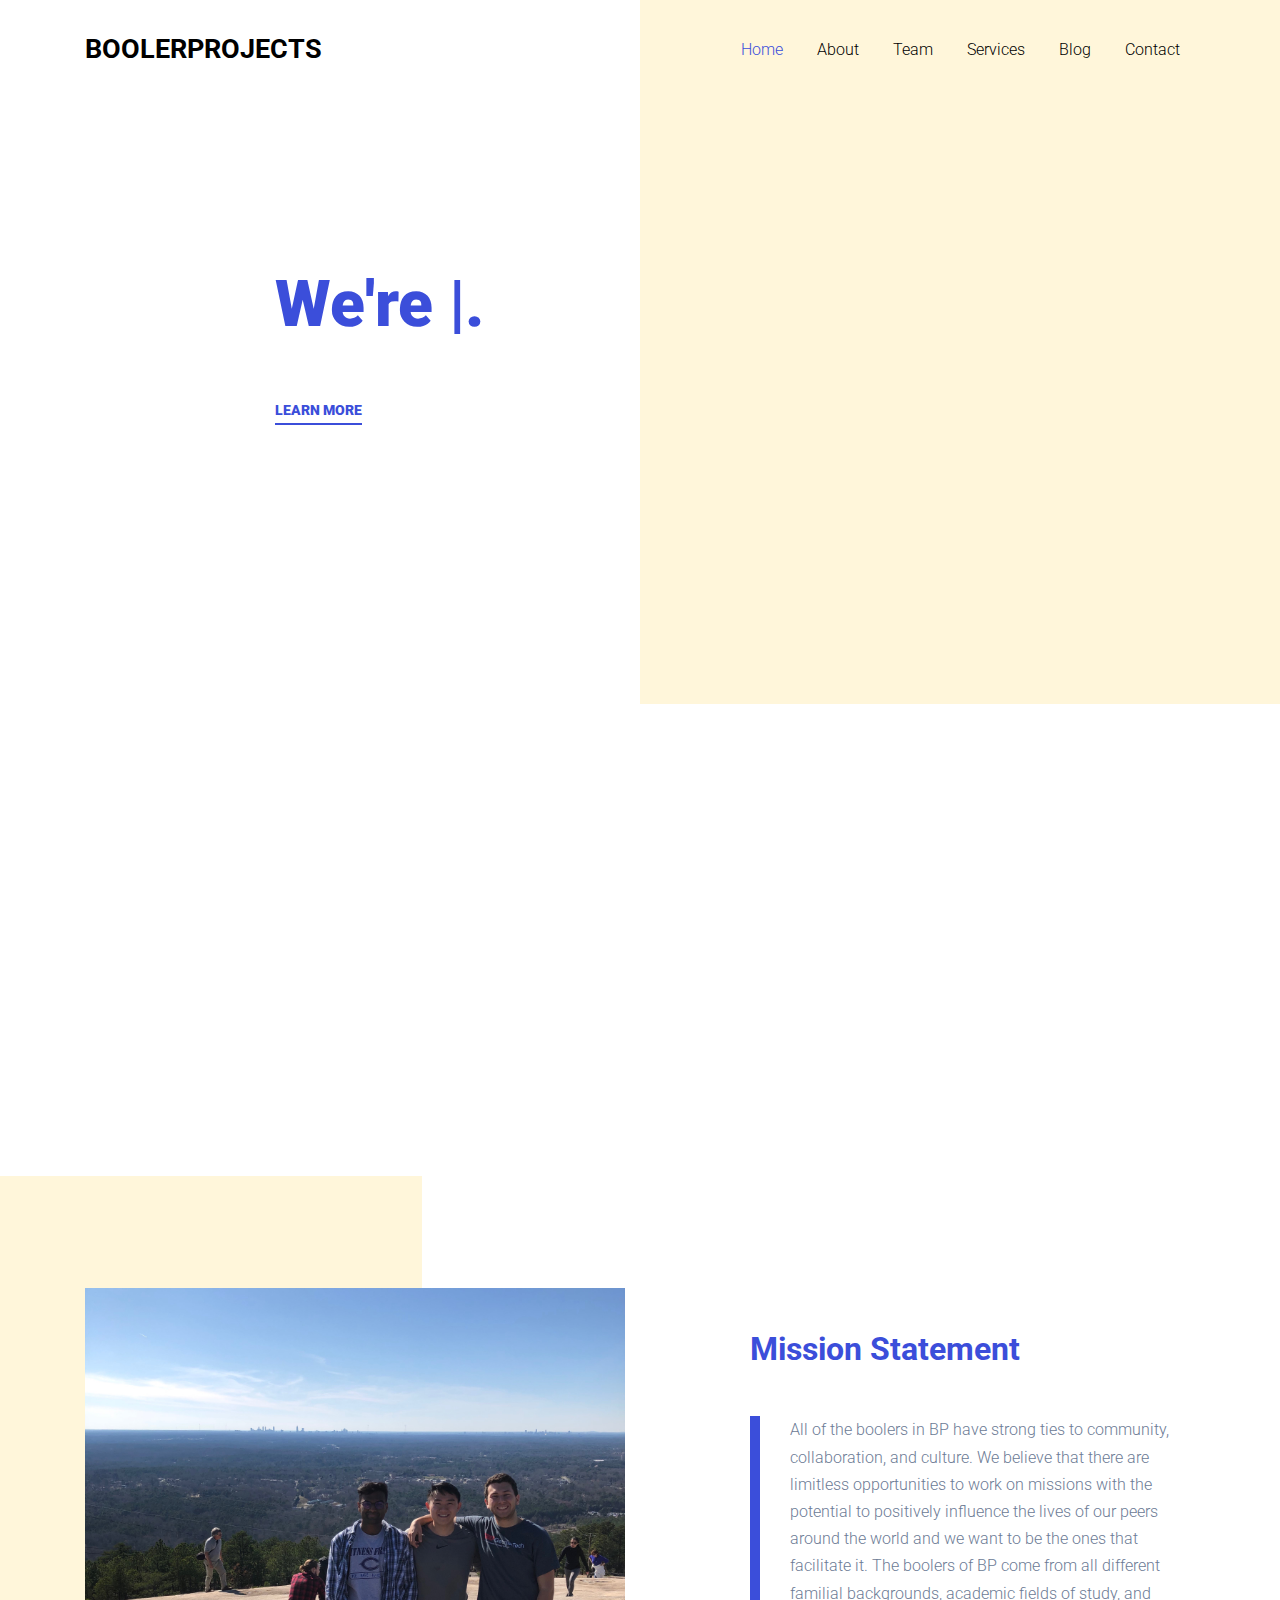
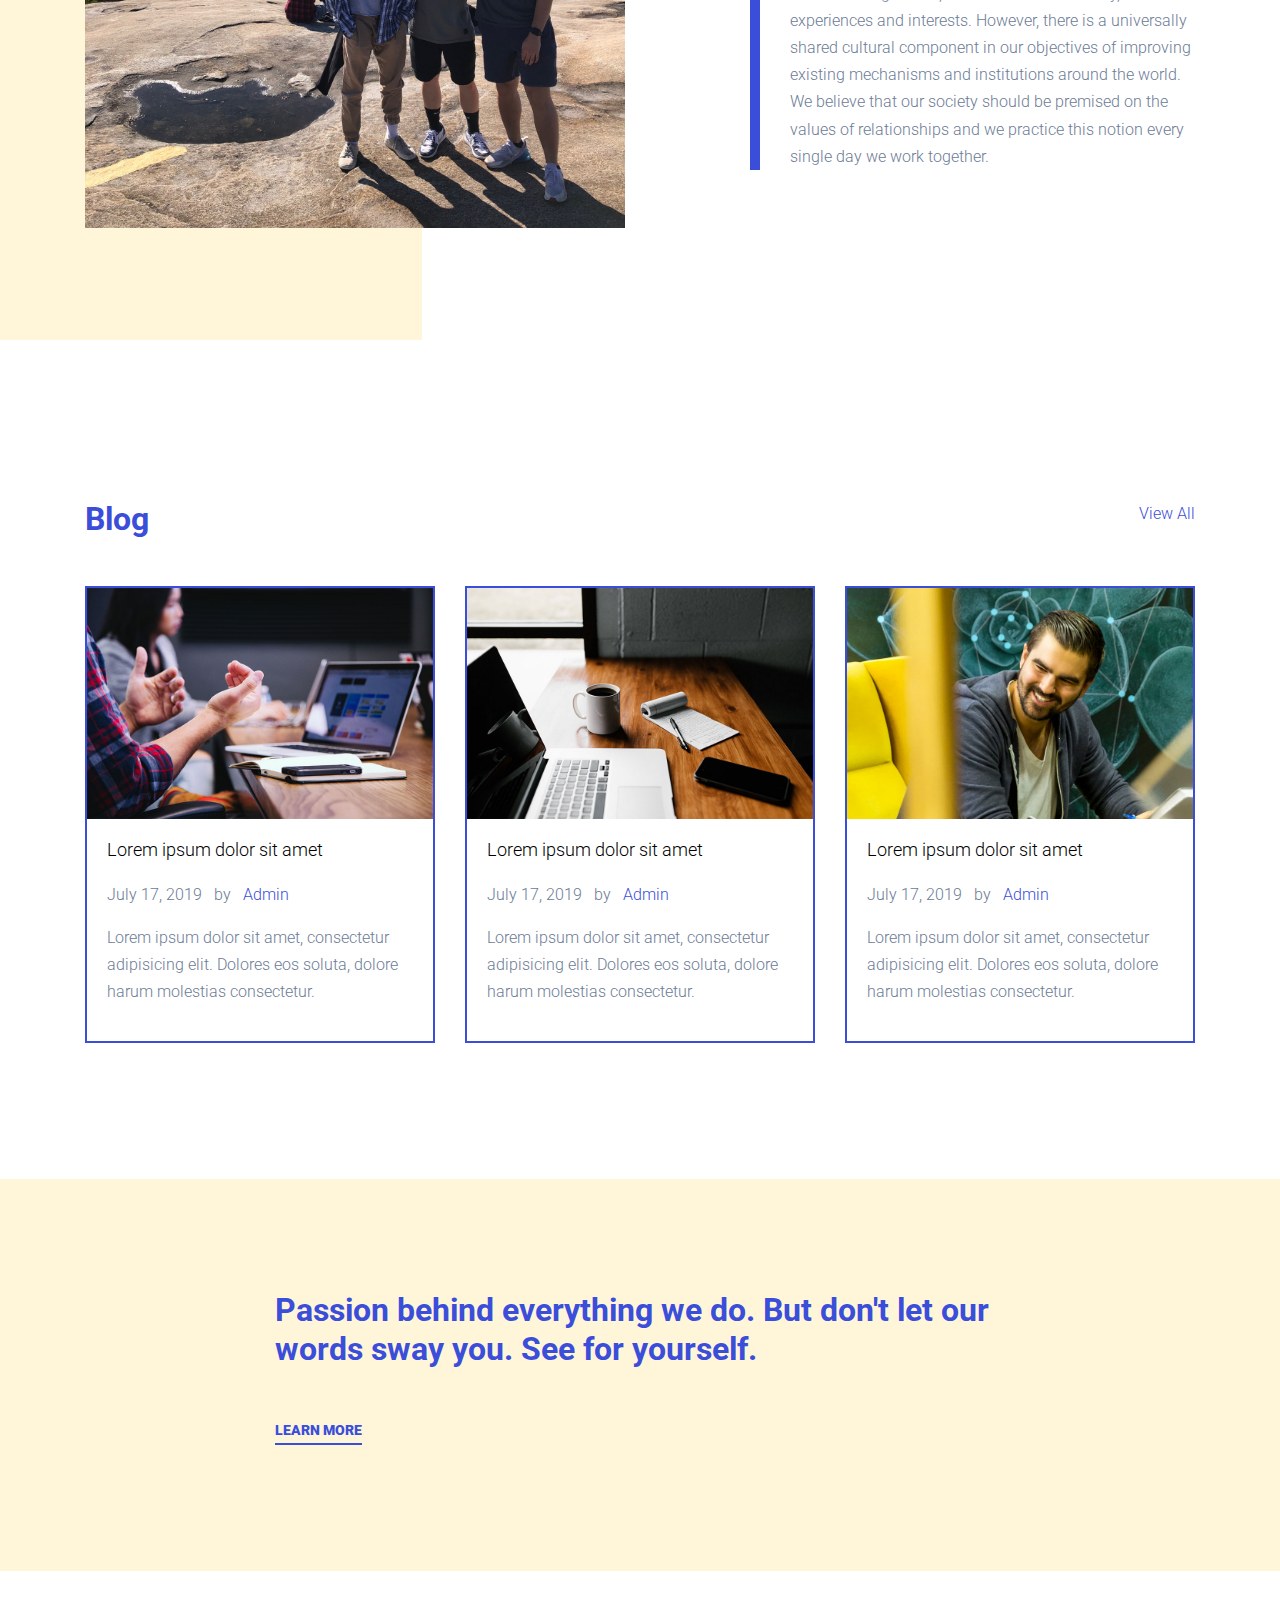
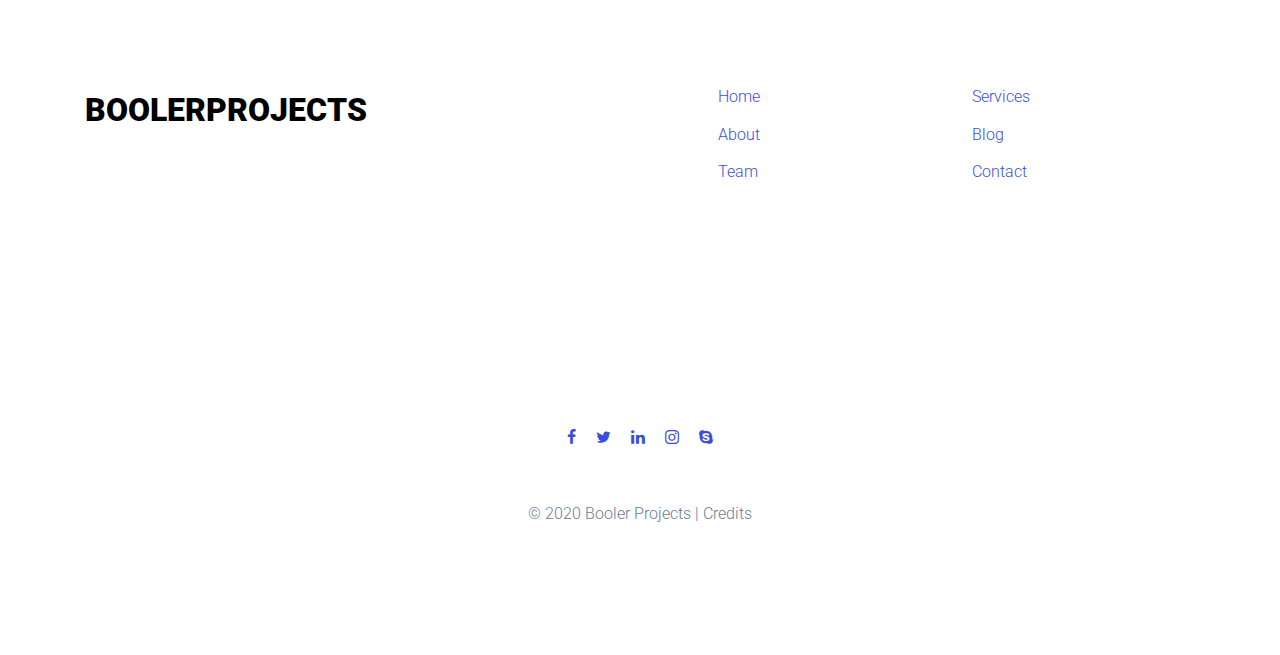
==== index.html @ cd0b7e55 "home page edits" ====
<!doctype html>
<html lang="en">

  <head>
    <title>Booler Projects</title>
    <meta charset="utf-8">
    <meta name="viewport" content="width=device-width, initial-scale=1, shrink-to-fit=no">

    <link href="https://fonts.googleapis.com/css?family=Roboto:300,400,700,900" rel="stylesheet">

    <link rel="stylesheet" href="fonts/icomoon/style.css">

    <link rel="stylesheet" href="css/bootstrap.min.css">
    <link rel="stylesheet" href="css/bootstrap-datepicker.css">
    <link rel="stylesheet" href="css/jquery.fancybox.min.css">
    <link rel="stylesheet" href="css/owl.carousel.min.css">
    <link rel="stylesheet" href="css/owl.theme.default.min.css">
    <link rel="stylesheet" href="fonts/flaticon/font/flaticon.css">
    <link rel="stylesheet" href="css/aos.css">

    <!-- MAIN CSS -->
    <link rel="stylesheet" href="css/style.css">

  </head>

  <body data-spy="scroll" data-target=".site-navbar-target" data-offset="300">

    
    <div class="site-wrap" id="home-section">

      <div class="site-mobile-menu site-navbar-target">
        <div class="site-mobile-menu-header">
          <div class="site-mobile-menu-close mt-3">
            <span class="icon-close2 js-menu-toggle"></span>
          </div>
        </div>
        <div class="site-mobile-menu-body"></div>
      </div>



      <header class="site-navbar site-navbar-target" role="banner">

        <div class="container">
          <div class="row align-items-center position-relative">

            <div class="col-3 ">
              <div class="site-logo">
                <a href="index.html" class="font-weight-bold">BoolerProjects</a>
              </div>
            </div>

            <div class="col-9  text-right">
              

              <span class="d-inline-block d-lg-none"><a href="#" class="text-primary site-menu-toggle js-menu-toggle py-5"><span class="icon-menu h3 text-primary"></span></a></span>

              

              <nav class="site-navigation text-right ml-auto d-none d-lg-block" role="navigation">
                <ul class="site-menu main-menu js-clone-nav ml-auto ">
                  <li class="active"><a href="index.html" class="nav-link">Home</a></li>
                  <li><a href="about.html" class="nav-link">About</a></li>
                  <li><a href="team.html" class="nav-link">Team</a></li>
                  <li><a href="services.html" class="nav-link">Services</a></li>
                  <li><a href="blog.html" class="nav-link">Blog</a></li>
                  <li><a href="contact.html" class="nav-link">Contact</a></li>
                </ul>
              </nav>
            </div>

            
          </div>
        </div>

      </header>

    <div class="ftco-blocks-cover-1">
      <div class="site-section-cover half-bg">
        <div class="container">
          <div class="row align-items-center justify-content-center">
            <div class="col-lg-8">
              <h1 class="mb-5 text-primary font-weight-bold"  data-aos="fade-up">We're <span class="typed-words"></span>.</h1>
              <p data-aos="fade-up" data-aos-delay="100"><a href="about.html" class="more-29291">Learn More</a></p>
            </div>
          </div>
        </div>
      </div>
    </div>
    
    <div class="site-section">

      <div class="container">
        <div class="row">

          <div class="col-md-4" data-aos="fade-up" data-aos-delay="">
            <div class="feature-92912">
              <span class="wrap-icon flaticon-debt"></span> <!-- <img src="./images/netbook.svg" alt="Kiwi standing on oval"> -->
              <h2 class="heading">Usable Technology</h2>
              <p>Solving <i>real</i> problems, for <i>real</i> people.</p>

              <p><a href="#" class="more-92913">What We Do</a></p>
            </div>
          </div>

          <div class="col-md-4" data-aos="fade-up" data-aos-delay="100">
            <div class="feature-92912">
              <span class="wrap-icon flaticon-growth"></span>
              <h2 class="heading">Go-To-Market Strategy</h2>
              <p>Delivering our projects into the hands of <i>real</i> customers.</p>
              <p><a href="#" class="more-92913">How We Get There</a></p>
            </div>
          </div>

          <div class="col-md-4" data-aos="fade-up" data-aos-delay="200">
            <div class="feature-92912">
              <span class="wrap-icon flaticon-business-plan"></span>
              <h2 class="heading">Community Engagement</h2>
              <p>Empowering small businesses through our projects.</p>
              <p><a href="#missionstatement" class="more-92913">Our Vision</a></p>
            </div>
          </div>

        </div>
      </div>

    </div>

    <div class="site-section bg-left-third mb-5" id="missionstatement">
      <!-- <div class="container block-13">
        
        <h2 class="text-primary mb-5 font-weight-bold">Our Solutions</h2>
        

        <div class="owl-carousel nonloop-block-13">
          <div class="media-29101">
            <a href="#"><img src="images/img_1.jpg" alt="Image" class="img-fluid"></a>
            <h3><a href="#">Consectetur Adipisicing Elit</a></h3>
          </div>
          <div class="media-29101">
            <a href="#"><img src="images/img_2.jpg" alt="Image" class="img-fluid"></a>
            <h3><a href="#">Beatae Doloribu</a></h3>
          </div>
          <div class="media-29101">
            <a href="#"><img src="images/img_3.jpg" alt="Image" class="img-fluid"></a>
            <h3><a href="#">Accusantium Eius Soluta</a></h3>
          </div>
          <div class="media-29101">
            <a href="#"><img src="images/img_1.jpg" alt="Image" class="img-fluid"></a>
            <h3><a href="#">Consectetur Adipisicing Elit</a></h3>
          </div>
          <div class="media-29101">
            <a href="#"><img src="images/img_2.jpg" alt="Image" class="img-fluid"></a>
            <h3><a href="#">Beatae Doloribu</a></h3>
          </div>
          <div class="media-29101">
            <a href="#"><img src="images/img_3.jpg" alt="Image" class="img-fluid"></a>
            <h3><a href="#">Accusantium Eius Soluta</a></h3>
          </div>
        </div>

      </div> -->
      <div class="container">
        <div class="row align-items-center">
 
          <div class="col-md-6 mb-5 mb-md-0">
            <img src="images/grouppicture.jpg" alt="Image" class="img-fluid">
          </div>
          
          <div class="col-md-5 ml-auto">
            <h2 class="text-primary mb-5 font-weight-bold">Mission Statement</h2>
            <blockquote class="quote-29281">
              All of the boolers in BP have strong ties to community, collaboration, and culture. We believe that there are limitless opportunities to work on missions with the potential to positively influence the lives of our peers around the world and we want to be the ones that facilitate it. The boolers of BP come from all different familial backgrounds, academic fields of study, and experiences and interests. However, there is a universally shared cultural component in our objectives of improving existing mechanisms and institutions around the world. We believe that our society should be premised on the values of relationships and we practice this notion every single day we work together.
            </blockquote>
          </div>
          
        </div>
      </div>

    </div>

    <!-- <div class="site-section">
      <div class="container">

        <div class="row justify-content-center">
          <div class="col-md-8">
            
            <h2 class="text-primary mb-5 font-weight-bold">Testimonial</h2>

            <div class="owl-carousel slide-one-item">

              <div class="d-md-flex testimony-29101 align-items-stretch">
                <div class="image" style="background-image: url('images/testimony_person_1.jpg');"></div>
                <div class="text">
                  <blockquote>
                    <p>&ldquo;Lorem ipsum dolor sit amet, consectetur adipisicing elit. Temporibus, at! Atque totam obcaecati veniam eius vero, similique quibusdam! Sunt sequi, nemo. Quam consequuntur ipsum suscipit repellat molestiae laboriosam, incidunt!&rdquo;</p>

                    <div class="author">&mdash; Craig Stephen</div>
                  </blockquote>
                </div>
              </div>  

              <div class="d-md-flex testimony-29101 align-items-stretch">
                <div class="image" style="background-image: url('images/testimony_person_1.jpg');"></div>
                <div class="text">
                  <blockquote>
                    <p>&ldquo;Lorem ipsum dolor sit amet, consectetur adipisicing elit. Temporibus, at! Atque totam obcaecati veniam eius vero, similique quibusdam! Sunt sequi, nemo. Quam consequuntur ipsum suscipit repellat molestiae laboriosam, incidunt!&rdquo;</p>

                    <div class="author">&mdash; Craig Stephen</div>
                  </blockquote>
                </div>
              </div>  

            </div>

            
          </div>
        </div>
  
        
      </div>
    </div> -->


    <div class="site-section">
      <div class="container">
        <div class="row">
          <div class="col">
            <h2 class="text-primary mb-5 font-weight-bold float-left">Blog</h2>
            <div class="float-right"><a href="#">View All</a></div>
          </div>
        </div>
        <div class="row">
          <div class="col-lg-4 col-md-6 mb-4">
            <div class="post-entry-1 h-100">
              <a href="single.html">
                <img src="images/img_1.jpg" alt="Image"
                 class="img-fluid">
              </a>
              <div class="post-entry-1-contents">
                
                <h2><a href="single.html">Lorem ipsum dolor sit amet</a></h2>
                <span class="meta d-inline-block mb-3">July 17, 2019 <span class="mx-2">by</span> <a href="#">Admin</a></span>
                <p>Lorem ipsum dolor sit amet, consectetur adipisicing elit. Dolores eos soluta, dolore harum molestias consectetur.</p>
              </div>
            </div>
          </div>
          <div class="col-lg-4 col-md-6 mb-4">
            <div class="post-entry-1 h-100">
              <a href="single.html">
                <img src="images/img_2.jpg" alt="Image"
                 class="img-fluid">
              </a>
              <div class="post-entry-1-contents">
                
                <h2><a href="single.html">Lorem ipsum dolor sit amet</a></h2>
                <span class="meta d-inline-block mb-3">July 17, 2019 <span class="mx-2">by</span> <a href="#">Admin</a></span>
                <p>Lorem ipsum dolor sit amet, consectetur adipisicing elit. Dolores eos soluta, dolore harum molestias consectetur.</p>
              </div>
            </div>
          </div>

          <div class="col-lg-4 col-md-6 mb-4">
            <div class="post-entry-1 h-100">
              <a href="single.html">
                <img src="images/img_3.jpg" alt="Image"
                 class="img-fluid">
              </a>
              <div class="post-entry-1-contents">
                
                <h2><a href="single.html">Lorem ipsum dolor sit amet</a></h2>
                <span class="meta d-inline-block mb-3">July 17, 2019 <span class="mx-2">by</span> <a href="#">Admin</a></span>
                <p>Lorem ipsum dolor sit amet, consectetur adipisicing elit. Dolores eos soluta, dolore harum molestias consectetur.</p>
              </div>
            </div>
          </div>
        </div>
      </div>
    </div>

    <div class="site-section bg-tertiary">
      <div class="container">
        <div class="row justify-content-center">
          <div class="col-md-8">
            <h2 class="text-primary mb-5 font-weight-bold">Passion behind everything we do. But don't let our words sway you. See for yourself.</h2>
            <p><a href="#" class="more-29291">Learn More</a></p>    
          </div>
        </div>
      </div>
    </div>

    <div class="footer site-section">
      <div class="container">
        <div class="row">
          <div class="col-md-3">
            <div class="site-logo-footer">
              <a href="index.html">BoolerProjects</a>
            </div> 
          </div>
          <div class="col-md-8 ml-auto">
            <div class="row">
              <div class="col-md-4 ml-auto">
                <ul class="list-unstyled links">
                  <li><a href="#"></a></li>
                  <li><a href="#"></a></li>
                  <li><a href="#"></a></li>
                </ul>
              </div>
              <div class="col-md-4">
                <ul class="list-unstyled links">
                  <li><a href="#">Home</a></li>
                  <li><a href="#">About</a></li>
                  <li><a href="#">Team</a></li>
                </ul>
              </div>
              <div class="col-md-4">
                <ul class="list-unstyled links">
                  <li><a href="#">Services</a></li>
                  <li><a href="#">Blog</a></li>
                  <li><a href="#">Contact</a></li>
                </ul>
              </div>
            </div>
          </div>
        </div>
      </div>
    </div>

    <div class="site-section">
      <div class="container">
        <div class="row mb-4 text-center">
          <div class="col">
            <a href="#"><span class="m-2 icon-facebook"></span></a>
            <a href="#"><span class="m-2 icon-twitter"></span></a>
            <a href="https://www.linkedin.com/company/booler-projects/"><span class="m-2 icon-linkedin"></span></a>
            <a href="#"><span class="m-2 icon-instagram"></span></a>
            <a href="#"><span class="m-2 icon-skype"></span></a>
          </div>
        </div>
        <div class="row mt-5 justify-content-center">
          <div class="col-md-7 text-center">
            <p>
            &copy; 2020 Booler Projects  |  Credits
            </p>
          </div>
        </div>
      </div>
    </div>

    

    </div>

    <script src="js/jquery-3.3.1.min.js"></script>
    <script src="js/jquery-migrate-3.0.0.js"></script>
    <script src="js/popper.min.js"></script>
    <script src="js/bootstrap.min.js"></script>
    <script src="js/owl.carousel.min.js"></script>
    <script src="js/jquery.sticky.js"></script>
    <script src="js/jquery.waypoints.min.js"></script>
    <script src="js/jquery.animateNumber.min.js"></script>
    <script src="js/jquery.fancybox.min.js"></script>
    <script src="js/jquery.stellar.min.js"></script>
    <script src="js/jquery.easing.1.3.js"></script>
    <script src="js/bootstrap-datepicker.min.js"></script>
    <script src="js/isotope.pkgd.min.js"></script>
    <script src="js/aos.js"></script>
  

    <script src="js/typed.js"></script>
            <script>
            var typed = new Typed('.typed-words', {
            strings: [" Workin'"," Chillin'"," Boolin'"],
            typeSpeed: 80,
            backSpeed: 80,
            backDelay: 4000,
            startDelay: 1000,
            loop: true,
            showCursor: true
            });
            </script>


    <script src="js/main.js"></script>

  </body>

</html>
---- fonts/icomoon/style.css ----
@font-face {
  font-family: 'icomoon';
  src:  url('fonts/icomoon.eot?10si43');
  src:  url('fonts/icomoon.eot?10si43#iefix') format('embedded-opentype'),
    url('fonts/icomoon.ttf?10si43') format('truetype'),
    url('fonts/icomoon.woff?10si43') format('woff'),
    url('fonts/icomoon.svg?10si43#icomoon') format('svg');
  font-weight: normal;
  font-style: normal;
}

[class^="icon-"], [class*=" icon-"] {
  /* use !important to prevent issues with browser extensions that change fonts */
  font-family: 'icomoon' !important;
  speak: none;
  font-style: normal;
  font-weight: normal;
  font-variant: normal;
  text-transform: none;
  line-height: 1;

  /* Better Font Rendering =========== */
  -webkit-font-smoothing: antialiased;
  -moz-osx-font-smoothing: grayscale;
}

.icon-asterisk:before {
  content: "\f069";
}
.icon-plus:before {
  content: "\f067";
}
.icon-question:before {
  content: "\f128";
}
.icon-minus:before {
  content: "\f068";
}
.icon-glass:before {
  content: "\f000";
}
.icon-music:before {
  content: "\f001";
}
.icon-search:before {
  content: "\f002";
}
.icon-envelope-o:before {
  content: "\f003";
}
.icon-heart:before {
  content: "\f004";
}
.icon-star:before {
  content: "\f005";
}
.icon-star-o:before {
  content: "\f006";
}
.icon-user:before {
  content: "\f007";
}
.icon-film:before {
  content: "\f008";
}
.icon-th-large:before {
  content: "\f009";
}
.icon-th:before {
  content: "\f00a";
}
.icon-th-list:before {
  content: "\f00b";
}
.icon-check:before {
  content: "\f00c";
}
.icon-close:before {
  content: "\f00d";
}
.icon-remove:before {
  content: "\f00d";
}
.icon-times:before {
  content: "\f00d";
}
.icon-search-plus:before {
  content: "\f00e";
}
.icon-search-minus:before {
  content: "\f010";
}
.icon-power-off:before {
  content: "\f011";
}
.icon-signal:before {
  content: "\f012";
}
.icon-cog:before {
  content: "\f013";
}
.icon-gear:before {
  content: "\f013";
}
.icon-trash-o:before {
  content: "\f014";
}
.icon-home:before {
  content: "\f015";
}
.icon-file-o:before {
  content: "\f016";
}
.icon-clock-o:before {
  content: "\f017";
}
.icon-road:before {
  content: "\f018";
}
.icon-download:before {
  content: "\f019";
}
.icon-arrow-circle-o-down:before {
  content: "\f01a";
}
.icon-arrow-circle-o-up:before {
  content: "\f01b";
}
.icon-inbox:before {
  content: "\f01c";
}
.icon-play-circle-o:before {
  content: "\f01d";
}
.icon-repeat:before {
  content: "\f01e";
}
.icon-rotate-right:before {
  content: "\f01e";
}
.icon-refresh:before {
  content: "\f021";
}
.icon-list-alt:before {
  content: "\f022";
}
.icon-lock:before {
  content: "\f023";
}
.icon-flag:before {
  content: "\f024";
}
.icon-headphones:before {
  content: "\f025";
}
.icon-volume-off:before {
  content: "\f026";
}
.icon-volume-down:before {
  content: "\f027";
}
.icon-volume-up:before {
  content: "\f028";
}
.icon-qrcode:before {
  content: "\f029";
}
.icon-barcode:before {
  content: "\f02a";
}
.icon-tag:before {
  content: "\f02b";
}
.icon-tags:before {
  content: "\f02c";
}
.icon-book:before {
  content: "\f02d";
}
.icon-bookmark:before {
  content: "\f02e";
}
.icon-print:before {
  content: "\f02f";
}
.icon-camera:before {
  content: "\f030";
}
.icon-font:before {
  content: "\f031";
}
.icon-bold:before {
  content: "\f032";
}
.icon-italic:before {
  content: "\f033";
}
.icon-text-height:before {
  content: "\f034";
}
.icon-text-width:before {
  content: "\f035";
}
.icon-align-left:before {
  content: "\f036";
}
.icon-align-center:before {
  content: "\f037";
}
.icon-align-right:before {
  content: "\f038";
}
.icon-align-justify:before {
  content: "\f039";
}
.icon-list:before {
  content: "\f03a";
}
.icon-dedent:before {
  content: "\f03b";
}
.icon-outdent:before {
  content: "\f03b";
}
.icon-indent:before {
  content: "\f03c";
}
.icon-video-camera:before {
  content: "\f03d";
}
.icon-image:before {
  content: "\f03e";
}
.icon-photo:before {
  content: "\f03e";
}
.icon-picture-o:before {
  content: "\f03e";
}
.icon-pencil:before {
  content: "\f040";
}
.icon-map-marker:before {
  content: "\f041";
}
.icon-adjust:before {
  content: "\f042";
}
.icon-tint:before {
  content: "\f043";
}
.icon-edit:before {
  content: "\f044";
}
.icon-pencil-square-o:before {
  content: "\f044";
}
.icon-share-square-o:before {
  content: "\f045";
}
.icon-check-square-o:before {
  content: "\f046";
}
.icon-arrows:before {
  content: "\f047";
}
.icon-step-backward:before {
  content: "\f048";
}
.icon-fast-backward:before {
  content: "\f049";
}
.icon-backward:before {
  content: "\f04a";
}
.icon-play:before {
  content: "\f04b";
}
.icon-pause:before {
  content: "\f04c";
}
.icon-stop:before {
  content: "\f04d";
}
.icon-forward:before {
  content: "\f04e";
}
.icon-fast-forward:before {
  content: "\f050";
}
.icon-step-forward:before {
  content: "\f051";
}
.icon-eject:before {
  content: "\f052";
}
.icon-chevron-left:before {
  content: "\f053";
}
.icon-chevron-right:before {
  content: "\f054";
}
.icon-plus-circle:before {
  content: "\f055";
}
.icon-minus-circle:before {
  content: "\f056";
}
.icon-times-circle:before {
  content: "\f057";
}
.icon-check-circle:before {
  content: "\f058";
}
.icon-question-circle:before {
  content: "\f059";
}
.icon-info-circle:before {
  content: "\f05a";
}
.icon-crosshairs:before {
  content: "\f05b";
}
.icon-times-circle-o:before {
  content: "\f05c";
}
.icon-check-circle-o:before {
  content: "\f05d";
}
.icon-ban:before {
  content: "\f05e";
}
.icon-arrow-left:before {
  content: "\f060";
}
.icon-arrow-right:before {
  content: "\f061";
}
.icon-arrow-up:before {
  content: "\f062";
}
.icon-arrow-down:before {
  content: "\f063";
}
.icon-mail-forward:before {
  content: "\f064";
}
.icon-share:before {
  content: "\f064";
}
.icon-expand:before {
  content: "\f065";
}
.icon-compress:before {
  content: "\f066";
}
.icon-exclamation-circle:before {
  content: "\f06a";
}
.icon-gift:before {
  content: "\f06b";
}
.icon-leaf:before {
  content: "\f06c";
}
.icon-fire:before {
  content: "\f06d";
}
.icon-eye:before {
  content: "\f06e";
}
.icon-eye-slash:before {
  content: "\f070";
}
.icon-exclamation-triangle:before {
  content: "\f071";
}
.icon-warning:before {
  content: "\f071";
}
.icon-plane:before {
  content: "\f072";
}
.icon-calendar:before {
  content: "\f073";
}
.icon-random:before {
  content: "\f074";
}
.icon-comment:before {
  content: "\f075";
}
.icon-magnet:before {
  content: "\f076";
}
.icon-chevron-up:before {
  content: "\f077";
}
.icon-chevron-down:before {
  content: "\f078";
}
.icon-retweet:before {
  content: "\f079";
}
.icon-shopping-cart:before {
  content: "\f07a";
}
.icon-folder:before {
  content: "\f07b";
}
.icon-folder-open:before {
  content: "\f07c";
}
.icon-arrows-v:before {
  content: "\f07d";
}
.icon-arrows-h:before {
  content: "\f07e";
}
.icon-bar-chart:before {
  content: "\f080";
}
.icon-bar-chart-o:before {
  content: "\f080";
}
.icon-twitter-square:before {
  content: "\f081";
}
.icon-facebook-square:before {
  content: "\f082";
}
.icon-camera-retro:before {
  content: "\f083";
}
.icon-key:before {
  content: "\f084";
}
.icon-cogs:before {
  content: "\f085";
}
.icon-gears:before {
  content: "\f085";
}
.icon-comments:before {
  content: "\f086";
}
.icon-thumbs-o-up:before {
  content: "\f087";
}
.icon-thumbs-o-down:before {
  content: "\f088";
}
.icon-star-half:before {
  content: "\f089";
}
.icon-heart-o:before {
  content: "\f08a";
}
.icon-sign-out:before {
  content: "\f08b";
}
.icon-linkedin-square:before {
  content: "\f08c";
}
.icon-thumb-tack:before {
  content: "\f08d";
}
.icon-external-link:before {
  content: "\f08e";
}
.icon-sign-in:before {
  content: "\f090";
}
.icon-trophy:before {
  content: "\f091";
}
.icon-github-square:before {
  content: "\f092";
}
.icon-upload:before {
  content: "\f093";
}
.icon-lemon-o:before {
  content: "\f094";
}
.icon-phone:before {
  content: "\f095";
}
.icon-square-o:before {
  content: "\f096";
}
.icon-bookmark-o:before {
  content: "\f097";
}
.icon-phone-square:before {
  content: "\f098";
}
.icon-twitter:before {
  content: "\f099";
}
.icon-facebook:before {
  content: "\f09a";
}
.icon-facebook-f:before {
  content: "\f09a";
}
.icon-github:before {
  content: "\f09b";
}
.icon-unlock:before {
  content: "\f09c";
}
.icon-credit-card:before {
  content: "\f09d";
}
.icon-feed:before {
  content: "\f09e";
}
.icon-rss:before {
  content: "\f09e";
}
.icon-hdd-o:before {
  content: "\f0a0";
}
.icon-bullhorn:before {
  content: "\f0a1";
}
.icon-bell-o:before {
  content: "\f0a2";
}
.icon-certificate:before {
  content: "\f0a3";
}
.icon-hand-o-right:before {
  content: "\f0a4";
}
.icon-hand-o-left:before {
  content: "\f0a5";
}
.icon-hand-o-up:before {
  content: "\f0a6";
}
.icon-hand-o-down:before {
  content: "\f0a7";
}
.icon-arrow-circle-left:before {
  content: "\f0a8";
}
.icon-arrow-circle-right:before {
  content: "\f0a9";
}
.icon-arrow-circle-up:before {
  content: "\f0aa";
}
.icon-arrow-circle-down:before {
  content: "\f0ab";
}
.icon-globe:before {
  content: "\f0ac";
}
.icon-wrench:before {
  content: "\f0ad";
}
.icon-tasks:before {
  content: "\f0ae";
}
.icon-filter:before {
  content: "\f0b0";
}
.icon-briefcase:before {
  content: "\f0b1";
}
.icon-arrows-alt:before {
  content: "\f0b2";
}
.icon-group:before {
  content: "\f0c0";
}
.icon-users:before {
  content: "\f0c0";
}
.icon-chain:before {
  content: "\f0c1";
}
.icon-link:before {
  content: "\f0c1";
}
.icon-cloud:before {
  content: "\f0c2";
}
.icon-flask:before {
  content: "\f0c3";
}
.icon-cut:before {
  content: "\f0c4";
}
.icon-scissors:before {
  content: "\f0c4";
}
.icon-copy:before {
  content: "\f0c5";
}
.icon-files-o:before {
  content: "\f0c5";
}
.icon-paperclip:before {
  content: "\f0c6";
}
.icon-floppy-o:before {
  content: "\f0c7";
}
.icon-save:before {
  content: "\f0c7";
}
.icon-square:before {
  content: "\f0c8";
}
.icon-bars:before {
  content: "\f0c9";
}
.icon-navicon:before {
  content: "\f0c9";
}
.icon-reorder:before {
  content: "\f0c9";
}
.icon-list-ul:before {
  content: "\f0ca";
}
.icon-list-ol:before {
  content: "\f0cb";
}
.icon-strikethrough:before {
  content: "\f0cc";
}
.icon-underline:before {
  content: "\f0cd";
}
.icon-table:before {
  content: "\f0ce";
}
.icon-magic:before {
  content: "\f0d0";
}
.icon-truck:before {
  content: "\f0d1";
}
.icon-pinterest:before {
  content: "\f0d2";
}
.icon-pinterest-square:before {
  content: "\f0d3";
}
.icon-google-plus-square:before {
  content: "\f0d4";
}
.icon-google-plus:before {
  content: "\f0d5";
}
.icon-money:before {
  content: "\f0d6";
}
.icon-caret-down:before {
  content: "\f0d7";
}
.icon-caret-up:before {
  content: "\f0d8";
}
.icon-caret-left:before {
  content: "\f0d9";
}
.icon-caret-right:before {
  content: "\f0da";
}
.icon-columns:before {
  content: "\f0db";
}
.icon-sort:before {
  content: "\f0dc";
}
.icon-unsorted:before {
  content: "\f0dc";
}
.icon-sort-desc:before {
  content: "\f0dd";
}
.icon-sort-down:before {
  content: "\f0dd";
}
.icon-sort-asc:before {
  content: "\f0de";
}
.icon-sort-up:before {
  content: "\f0de";
}
.icon-envelope:before {
  content: "\f0e0";
}
.icon-linkedin:before {
  content: "\f0e1";
}
.icon-rotate-left:before {
  content: "\f0e2";
}
.icon-undo:before {
  content: "\f0e2";
}
.icon-gavel:before {
  content: "\f0e3";
}
.icon-legal:before {
  content: "\f0e3";
}
.icon-dashboard:before {
  content: "\f0e4";
}
.icon-tachometer:before {
  content: "\f0e4";
}
.icon-comment-o:before {
  content: "\f0e5";
}
.icon-comments-o:before {
  content: "\f0e6";
}
.icon-bolt:before {
  content: "\f0e7";
}
.icon-flash:before {
  content: "\f0e7";
}
.icon-sitemap:before {
  content: "\f0e8";
}
.icon-umbrella:before {
  content: "\f0e9";
}
.icon-clipboard:before {
  content: "\f0ea";
}
.icon-paste:before {
  content: "\f0ea";
}
.icon-lightbulb-o:before {
  content: "\f0eb";
}
.icon-exchange:before {
  content: "\f0ec";
}
.icon-cloud-download:before {
  content: "\f0ed";
}
.icon-cloud-upload:before {
  content: "\f0ee";
}
.icon-user-md:before {
  content: "\f0f0";
}
.icon-stethoscope:before {
  content: "\f0f1";
}
.icon-suitcase:before {
  content: "\f0f2";
}
.icon-bell:before {
  content: "\f0f3";
}
.icon-coffee:before {
  content: "\f0f4";
}
.icon-cutlery:before {
  content: "\f0f5";
}
.icon-file-text-o:before {
  content: "\f0f6";
}
.icon-building-o:before {
  content: "\f0f7";
}
.icon-hospital-o:before {
  content: "\f0f8";
}
.icon-ambulance:before {
  content: "\f0f9";
}
.icon-medkit:before {
  content: "\f0fa";
}
.icon-fighter-jet:before {
  content: "\f0fb";
}
.icon-beer:before {
  content: "\f0fc";
}
.icon-h-square:before {
  content: "\f0fd";
}
.icon-plus-square:before {
  content: "\f0fe";
}
.icon-angle-double-left:before {
  content: "\f100";
}
.icon-angle-double-right:before {
  content: "\f101";
}
.icon-angle-double-up:before {
  content: "\f102";
}
.icon-angle-double-down:before {
  content: "\f103";
}
.icon-angle-left:before {
  content: "\f104";
}
.icon-angle-right:before {
  content: "\f105";
}
.icon-angle-up:before {
  content: "\f106";
}
.icon-angle-down:before {
  content: "\f107";
}
.icon-desktop:before {
  content: "\f108";
}
.icon-laptop:before {
  content: "\f109";
}
.icon-tablet:before {
  content: "\f10a";
}
.icon-mobile:before {
  content: "\f10b";
}
.icon-mobile-phone:before {
  content: "\f10b";
}
.icon-circle-o:before {
  content: "\f10c";
}
.icon-quote-left:before {
  content: "\f10d";
}
.icon-quote-right:before {
  content: "\f10e";
}
.icon-spinner:before {
  content: "\f110";
}
.icon-circle:before {
  content: "\f111";
}
.icon-mail-reply:before {
  content: "\f112";
}
.icon-reply:before {
  content: "\f112";
}
.icon-github-alt:before {
  content: "\f113";
}
.icon-folder-o:before {
  content: "\f114";
}
.icon-folder-open-o:before {
  content: "\f115";
}
.icon-smile-o:before {
  content: "\f118";
}
.icon-frown-o:before {
  content: "\f119";
}
.icon-meh-o:before {
  content: "\f11a";
}
.icon-gamepad:before {
  content: "\f11b";
}
.icon-keyboard-o:before {
  content: "\f11c";
}
.icon-flag-o:before {
  content: "\f11d";
}
.icon-flag-checkered:before {
  content: "\f11e";
}
.icon-terminal:before {
  content: "\f120";
}
.icon-code:before {
  content: "\f121";
}
.icon-mail-reply-all:before {
  content: "\f122";
}
.icon-reply-all:before {
  content: "\f122";
}
.icon-star-half-empty:before {
  content: "\f123";
}
.icon-star-half-full:before {
  content: "\f123";
}
.icon-star-half-o:before {
  content: "\f123";
}
.icon-location-arrow:before {
  content: "\f124";
}
.icon-crop:before {
  content: "\f125";
}
.icon-code-fork:before {
  content: "\f126";
}
.icon-chain-broken:before {
  content: "\f127";
}
.icon-unlink:before {
  content: "\f127";
}
.icon-info:before {
  content: "\f129";
}
.icon-exclamation:before {
  content: "\f12a";
}
.icon-superscript:before {
  content: "\f12b";
}
.icon-subscript:before {
  content: "\f12c";
}
.icon-eraser:before {
  content: "\f12d";
}
.icon-puzzle-piece:before {
  content: "\f12e";
}
.icon-microphone:before {
  content: "\f130";
}
.icon-microphone-slash:before {
  content: "\f131";
}
.icon-shield:before {
  content: "\f132";
}
.icon-calendar-o:before {
  content: "\f133";
}
.icon-fire-extinguisher:before {
  content: "\f134";
}
.icon-rocket:before {
  content: "\f135";
}
.icon-maxcdn:before {
  content: "\f136";
}
.icon-chevron-circle-left:before {
  content: "\f137";
}
.icon-chevron-circle-right:before {
  content: "\f138";
}
.icon-chevron-circle-up:before {
  content: "\f139";
}
.icon-chevron-circle-down:before {
  content: "\f13a";
}
.icon-html5:before {
  content: "\f13b";
}
.icon-css3:before {
  content: "\f13c";
}
.icon-anchor:before {
  content: "\f13d";
}
.icon-unlock-alt:before {
  content: "\f13e";
}
.icon-bullseye:before {
  content: "\f140";
}
.icon-ellipsis-h:before {
  content: "\f141";
}
.icon-ellipsis-v:before {
  content: "\f142";
}
.icon-rss-square:before {
  content: "\f143";
}
.icon-play-circle:before {
  content: "\f144";
}
.icon-ticket:before {
  content: "\f145";
}
.icon-minus-square:before {
  content: "\f146";
}
.icon-minus-square-o:before {
  content: "\f147";
}
.icon-level-up:before {
  content: "\f148";
}
.icon-level-down:before {
  content: "\f149";
}
.icon-check-square:before {
  content: "\f14a";
}
.icon-pencil-square:before {
  content: "\f14b";
}
.icon-external-link-square:before {
  content: "\f14c";
}
.icon-share-square:before {
  content: "\f14d";
}
.icon-compass:before {
  content: "\f14e";
}
.icon-caret-square-o-down:before {
  content: "\f150";
}
.icon-toggle-down:before {
  content: "\f150";
}
.icon-caret-square-o-up:before {
  content: "\f151";
}
.icon-toggle-up:before {
  content: "\f151";
}
.icon-caret-square-o-right:before {
  content: "\f152";
}
.icon-toggle-right:before {
  content: "\f152";
}
.icon-eur:before {
  content: "\f153";
}
.icon-euro:before {
  content: "\f153";
}
.icon-gbp:before {
  content: "\f154";
}
.icon-dollar:before {
  content: "\f155";
}
.icon-usd:before {
  content: "\f155";
}
.icon-inr:before {
  content: "\f156";
}
.icon-rupee:before {
  content: "\f156";
}
.icon-cny:before {
  content: "\f157";
}
.icon-jpy:before {
  content: "\f157";
}
.icon-rmb:before {
  content: "\f157";
}
.icon-yen:before {
  content: "\f157";
}
.icon-rouble:before {
  content: "\f158";
}
.icon-rub:before {
  content: "\f158";
}
.icon-ruble:before {
  content: "\f158";
}
.icon-krw:before {
  content: "\f159";
}
.icon-won:before {
  content: "\f159";
}
.icon-bitcoin:before {
  content: "\f15a";
}
.icon-btc:before {
  content: "\f15a";
}
.icon-file:before {
  content: "\f15b";
}
.icon-file-text:before {
  content: "\f15c";
}
.icon-sort-alpha-asc:before {
  content: "\f15d";
}
.icon-sort-alpha-desc:before {
  content: "\f15e";
}
.icon-sort-amount-asc:before {
  content: "\f160";
}
.icon-sort-amount-desc:before {
  content: "\f161";
}
.icon-sort-numeric-asc:before {
  content: "\f162";
}
.icon-sort-numeric-desc:before {
  content: "\f163";
}
.icon-thumbs-up:before {
  content: "\f164";
}
.icon-thumbs-down:before {
  content: "\f165";
}
.icon-youtube-square:before {
  content: "\f166";
}
.icon-youtube:before {
  content: "\f167";
}
.icon-xing:before {
  content: "\f168";
}
.icon-xing-square:before {
  content: "\f169";
}
.icon-youtube-play:before {
  content: "\f16a";
}
.icon-dropbox:before {
  content: "\f16b";
}
.icon-stack-overflow:before {
  content: "\f16c";
}
.icon-instagram:before {
  content: "\f16d";
}
.icon-flickr:before {
  content: "\f16e";
}
.icon-adn:before {
  content: "\f170";
}
.icon-bitbucket:before {
  content: "\f171";
}
.icon-bitbucket-square:before {
  content: "\f172";
}
.icon-tumblr:before {
  content: "\f173";
}
.icon-tumblr-square:before {
  content: "\f174";
}
.icon-long-arrow-down:before {
  content: "\f175";
}
.icon-long-arrow-up:before {
  content: "\f176";
}
.icon-long-arrow-left:before {
  content: "\f177";
}
.icon-long-arrow-right:before {
  content: "\f178";
}
.icon-apple:before {
  content: "\f179";
}
.icon-windows:before {
  content: "\f17a";
}
.icon-android:before {
  content: "\f17b";
}
.icon-linux:before {
  content: "\f17c";
}
.icon-dribbble:before {
  content: "\f17d";
}
.icon-skype:before {
  content: "\f17e";
}
.icon-foursquare:before {
  content: "\f180";
}
.icon-trello:before {
  content: "\f181";
}
.icon-female:before {
  content: "\f182";
}
.icon-male:before {
  content: "\f183";
}
.icon-gittip:before {
  content: "\f184";
}
.icon-gratipay:before {
  content: "\f184";
}
.icon-sun-o:before {
  content: "\f185";
}
.icon-moon-o:before {
  content: "\f186";
}
.icon-archive:before {
  content: "\f187";
}
.icon-bug:before {
  content: "\f188";
}
.icon-vk:before {
  content: "\f189";
}
.icon-weibo:before {
  content: "\f18a";
}
.icon-renren:before {
  content: "\f18b";
}
.icon-pagelines:before {
  content: "\f18c";
}
.icon-stack-exchange:before {
  content: "\f18d";
}
.icon-arrow-circle-o-right:before {
  content: "\f18e";
}
.icon-arrow-circle-o-left:before {
  content: "\f190";
}
.icon-caret-square-o-left:before {
  content: "\f191";
}
.icon-toggle-left:before {
  content: "\f191";
}
.icon-dot-circle-o:before {
  content: "\f192";
}
.icon-wheelchair:before {
  content: "\f193";
}
.icon-vimeo-square:before {
  content: "\f194";
}
.icon-try:before {
  content: "\f195";
}
.icon-turkish-lira:before {
  content: "\f195";
}
.icon-plus-square-o:before {
  content: "\f196";
}
.icon-space-shuttle:before {
  content: "\f197";
}
.icon-slack:before {
  content: "\f198";
}
.icon-envelope-square:before {
  content: "\f199";
}
.icon-wordpress:before {
  content: "\f19a";
}
.icon-openid:before {
  content: "\f19b";
}
.icon-bank:before {
  content: "\f19c";
}
.icon-institution:before {
  content: "\f19c";
}
.icon-university:before {
  content: "\f19c";
}
.icon-graduation-cap:before {
  content: "\f19d";
}
.icon-mortar-board:before {
  content: "\f19d";
}
.icon-yahoo:before {
  content: "\f19e";
}
.icon-google:before {
  content: "\f1a0";
}
.icon-reddit:before {
  content: "\f1a1";
}
.icon-reddit-square:before {
  content: "\f1a2";
}
.icon-stumbleupon-circle:before {
  content: "\f1a3";
}
.icon-stumbleupon:before {
  content: "\f1a4";
}
.icon-delicious:before {
  content: "\f1a5";
}
.icon-digg:before {
  content: "\f1a6";
}
.icon-pied-piper-pp:before {
  content: "\f1a7";
}
.icon-pied-piper-alt:before {
  content: "\f1a8";
}
.icon-drupal:before {
  content: "\f1a9";
}
.icon-joomla:before {
  content: "\f1aa";
}
.icon-language:before {
  content: "\f1ab";
}
.icon-fax:before {
  content: "\f1ac";
}
.icon-building:before {
  content: "\f1ad";
}
.icon-child:before {
  content: "\f1ae";
}
.icon-paw:before {
  content: "\f1b0";
}
.icon-spoon:before {
  content: "\f1b1";
}
.icon-cube:before {
  content: "\f1b2";
}
.icon-cubes:before {
  content: "\f1b3";
}
.icon-behance:before {
  content: "\f1b4";
}
.icon-behance-square:before {
  content: "\f1b5";
}
.icon-steam:before {
  content: "\f1b6";
}
.icon-steam-square:before {
  content: "\f1b7";
}
.icon-recycle:before {
  content: "\f1b8";
}
.icon-automobile:before {
  content: "\f1b9";
}
.icon-car:before {
  content: "\f1b9";
}
.icon-cab:before {
  content: "\f1ba";
}
.icon-taxi:before {
  content: "\f1ba";
}
.icon-tree:before {
  content: "\f1bb";
}
.icon-spotify:before {
  content: "\f1bc";
}
.icon-deviantart:before {
  content: "\f1bd";
}
.icon-soundcloud:before {
  content: "\f1be";
}
.icon-database:before {
  content: "\f1c0";
}
.icon-file-pdf-o:before {
  content: "\f1c1";
}
.icon-file-word-o:before {
  content: "\f1c2";
}
.icon-file-excel-o:before {
  content: "\f1c3";
}
.icon-file-powerpoint-o:before {
  content: "\f1c4";
}
.icon-file-image-o:before {
  content: "\f1c5";
}
.icon-file-photo-o:before {
  content: "\f1c5";
}
.icon-file-picture-o:before {
  content: "\f1c5";
}
.icon-file-archive-o:before {
  content: "\f1c6";
}
.icon-file-zip-o:before {
  content: "\f1c6";
}
.icon-file-audio-o:before {
  content: "\f1c7";
}
.icon-file-sound-o:before {
  content: "\f1c7";
}
.icon-file-movie-o:before {
  content: "\f1c8";
}
.icon-file-video-o:before {
  content: "\f1c8";
}
.icon-file-code-o:before {
  content: "\f1c9";
}
.icon-vine:before {
  content: "\f1ca";
}
.icon-codepen:before {
  content: "\f1cb";
}
.icon-jsfiddle:before {
  content: "\f1cc";
}
.icon-life-bouy:before {
  content: "\f1cd";
}
.icon-life-buoy:before {
  content: "\f1cd";
}
.icon-life-ring:before {
  content: "\f1cd";
}
.icon-life-saver:before {
  content: "\f1cd";
}
.icon-support:before {
  content: "\f1cd";
}
.icon-circle-o-notch:before {
  content: "\f1ce";
}
.icon-ra:before {
  content: "\f1d0";
}
.icon-rebel:before {
  content: "\f1d0";
}
.icon-resistance:before {
  content: "\f1d0";
}
.icon-empire:before {
  content: "\f1d1";
}
.icon-ge:before {
  content: "\f1d1";
}
.icon-git-square:before {
  content: "\f1d2";
}
.icon-git:before {
  content: "\f1d3";
}
.icon-hacker-news:before {
  content: "\f1d4";
}
.icon-y-combinator-square:before {
  content: "\f1d4";
}
.icon-yc-square:before {
  content: "\f1d4";
}
.icon-tencent-weibo:before {
  content: "\f1d5";
}
.icon-qq:before {
  content: "\f1d6";
}
.icon-wechat:before {
  content: "\f1d7";
}
.icon-weixin:before {
  content: "\f1d7";
}
.icon-paper-plane:before {
  content: "\f1d8";
}
.icon-send:before {
  content: "\f1d8";
}
.icon-paper-plane-o:before {
  content: "\f1d9";
}
.icon-send-o:before {
  content: "\f1d9";
}
.icon-history:before {
  content: "\f1da";
}
.icon-circle-thin:before {
  content: "\f1db";
}
.icon-header:before {
  content: "\f1dc";
}
.icon-paragraph:before {
  content: "\f1dd";
}
.icon-sliders:before {
  content: "\f1de";
}
.icon-share-alt:before {
  content: "\f1e0";
}
.icon-share-alt-square:before {
  content: "\f1e1";
}
.icon-bomb:before {
  content: "\f1e2";
}
.icon-futbol-o:before {
  content: "\f1e3";
}
.icon-soccer-ball-o:before {
  content: "\f1e3";
}
.icon-tty:before {
  content: "\f1e4";
}
.icon-binoculars:before {
  content: "\f1e5";
}
.icon-plug:before {
  content: "\f1e6";
}
.icon-slideshare:before {
  content: "\f1e7";
}
.icon-twitch:before {
  content: "\f1e8";
}
.icon-yelp:before {
  content: "\f1e9";
}
.icon-newspaper-o:before {
  content: "\f1ea";
}
.icon-wifi:before {
  content: "\f1eb";
}
.icon-calculator:before {
  content: "\f1ec";
}
.icon-paypal:before {
  content: "\f1ed";
}
.icon-google-wallet:before {
  content: "\f1ee";
}
.icon-cc-visa:before {
  content: "\f1f0";
}
.icon-cc-mastercard:before {
  content: "\f1f1";
}
.icon-cc-discover:before {
  content: "\f1f2";
}
.icon-cc-amex:before {
  content: "\f1f3";
}
.icon-cc-paypal:before {
  content: "\f1f4";
}
.icon-cc-stripe:before {
  content: "\f1f5";
}
.icon-bell-slash:before {
  content: "\f1f6";
}
.icon-bell-slash-o:before {
  content: "\f1f7";
}
.icon-trash:before {
  content: "\f1f8";
}
.icon-copyright:before {
  content: "\f1f9";
}
.icon-at:before {
  content: "\f1fa";
}
.icon-eyedropper:before {
  content: "\f1fb";
}
.icon-paint-brush:before {
  content: "\f1fc";
}
.icon-birthday-cake:before {
  content: "\f1fd";
}
.icon-area-chart:before {
  content: "\f1fe";
}
.icon-pie-chart:before {
  content: "\f200";
}
.icon-line-chart:before {
  content: "\f201";
}
.icon-lastfm:before {
  content: "\f202";
}
.icon-lastfm-square:before {
  content: "\f203";
}
.icon-toggle-off:before {
  content: "\f204";
}
.icon-toggle-on:before {
  content: "\f205";
}
.icon-bicycle:before {
  content: "\f206";
}
.icon-bus:before {
  content: "\f207";
}
.icon-ioxhost:before {
  content: "\f208";
}
.icon-angellist:before {
  content: "\f209";
}
.icon-cc:before {
  content: "\f20a";
}
.icon-ils:before {
  content: "\f20b";
}
.icon-shekel:before {
  content: "\f20b";
}
.icon-sheqel:before {
  content: "\f20b";
}
.icon-meanpath:before {
  content: "\f20c";
}
.icon-buysellads:before {
  content: "\f20d";
}
.icon-connectdevelop:before {
  content: "\f20e";
}
.icon-dashcube:before {
  content: "\f210";
}
.icon-forumbee:before {
  content: "\f211";
}
.icon-leanpub:before {
  content: "\f212";
}
.icon-sellsy:before {
  content: "\f213";
}
.icon-shirtsinbulk:before {
  content: "\f214";
}
.icon-simplybuilt:before {
  content: "\f215";
}
.icon-skyatlas:before {
  content: "\f216";
}
.icon-cart-plus:before {
  content: "\f217";
}
.icon-cart-arrow-down:before {
  content: "\f218";
}
.icon-diamond:before {
  content: "\f219";
}
.icon-ship:before {
  content: "\f21a";
}
.icon-user-secret:before {
  content: "\f21b";
}
.icon-motorcycle:before {
  content: "\f21c";
}
.icon-street-view:before {
  content: "\f21d";
}
.icon-heartbeat:before {
  content: "\f21e";
}
.icon-venus:before {
  content: "\f221";
}
.icon-mars:before {
  content: "\f222";
}
.icon-mercury:before {
  content: "\f223";
}
.icon-intersex:before {
  content: "\f224";
}
.icon-transgender:before {
  content: "\f224";
}
.icon-transgender-alt:before {
  content: "\f225";
}
.icon-venus-double:before {
  content: "\f226";
}
.icon-mars-double:before {
  content: "\f227";
}
.icon-venus-mars:before {
  content: "\f228";
}
.icon-mars-stroke:before {
  content: "\f229";
}
.icon-mars-stroke-v:before {
  content: "\f22a";
}
.icon-mars-stroke-h:before {
  content: "\f22b";
}
.icon-neuter:before {
  content: "\f22c";
}
.icon-genderless:before {
  content: "\f22d";
}
.icon-facebook-official:before {
  content: "\f230";
}
.icon-pinterest-p:before {
  content: "\f231";
}
.icon-whatsapp:before {
  content: "\f232";
}
.icon-server:before {
  content: "\f233";
}
.icon-user-plus:before {
  content: "\f234";
}
.icon-user-times:before {
  content: "\f235";
}
.icon-bed:before {
  content: "\f236";
}
.icon-hotel:before {
  content: "\f236";
}
.icon-viacoin:before {
  content: "\f237";
}
.icon-train:before {
  content: "\f238";
}
.icon-subway:before {
  content: "\f239";
}
.icon-medium:before {
  content: "\f23a";
}
.icon-y-combinator:before {
  content: "\f23b";
}
.icon-yc:before {
  content: "\f23b";
}
.icon-optin-monster:before {
  content: "\f23c";
}
.icon-opencart:before {
  content: "\f23d";
}
.icon-expeditedssl:before {
  content: "\f23e";
}
.icon-battery:before {
  content: "\f240";
}
.icon-battery-4:before {
  content: "\f240";
}
.icon-battery-full:before {
  content: "\f240";
}
.icon-battery-3:before {
  content: "\f241";
}
.icon-battery-three-quarters:before {
  content: "\f241";
}
.icon-battery-2:before {
  content: "\f242";
}
.icon-battery-half:before {
  content: "\f242";
}
.icon-battery-1:before {
  content: "\f243";
}
.icon-battery-quarter:before {
  content: "\f243";
}
.icon-battery-0:before {
  content: "\f244";
}
.icon-battery-empty:before {
  content: "\f244";
}
.icon-mouse-pointer:before {
  content: "\f245";
}
.icon-i-cursor:before {
  content: "\f246";
}
.icon-object-group:before {
  content: "\f247";
}
.icon-object-ungroup:before {
  content: "\f248";
}
.icon-sticky-note:before {
  content: "\f249";
}
.icon-sticky-note-o:before {
  content: "\f24a";
}
.icon-cc-jcb:before {
  content: "\f24b";
}
.icon-cc-diners-club:before {
  content: "\f24c";
}
.icon-clone:before {
  content: "\f24d";
}
.icon-balance-scale:before {
  content: "\f24e";
}
.icon-hourglass-o:before {
  content: "\f250";
}
.icon-hourglass-1:before {
  content: "\f251";
}
.icon-hourglass-start:before {
  content: "\f251";
}
.icon-hourglass-2:before {
  content: "\f252";
}
.icon-hourglass-half:before {
  content: "\f252";
}
.icon-hourglass-3:before {
  content: "\f253";
}
.icon-hourglass-end:before {
  content: "\f253";
}
.icon-hourglass:before {
  content: "\f254";
}
.icon-hand-grab-o:before {
  content: "\f255";
}
.icon-hand-rock-o:before {
  content: "\f255";
}
.icon-hand-paper-o:before {
  content: "\f256";
}
.icon-hand-stop-o:before {
  content: "\f256";
}
.icon-hand-scissors-o:before {
  content: "\f257";
}
.icon-hand-lizard-o:before {
  content: "\f258";
}
.icon-hand-spock-o:before {
  content: "\f259";
}
.icon-hand-pointer-o:before {
  content: "\f25a";
}
.icon-hand-peace-o:before {
  content: "\f25b";
}
.icon-trademark:before {
  content: "\f25c";
}
.icon-registered:before {
  content: "\f25d";
}
.icon-creative-commons:before {
  content: "\f25e";
}
.icon-gg:before {
  content: "\f260";
}
.icon-gg-circle:before {
  content: "\f261";
}
.icon-tripadvisor:before {
  content: "\f262";
}
.icon-odnoklassniki:before {
  content: "\f263";
}
.icon-odnoklassniki-square:before {
  content: "\f264";
}
.icon-get-pocket:before {
  content: "\f265";
}
.icon-wikipedia-w:before {
  content: "\f266";
}
.icon-safari:before {
  content: "\f267";
}
.icon-chrome:before {
  content: "\f268";
}
.icon-firefox:before {
  content: "\f269";
}
.icon-opera:before {
  content: "\f26a";
}
.icon-internet-explorer:before {
  content: "\f26b";
}
.icon-television:before {
  content: "\f26c";
}
.icon-tv:before {
  content: "\f26c";
}
.icon-contao:before {
  content: "\f26d";
}
.icon-500px:before {
  content: "\f26e";
}
.icon-amazon:before {
  content: "\f270";
}
.icon-calendar-plus-o:before {
  content: "\f271";
}
.icon-calendar-minus-o:before {
  content: "\f272";
}
.icon-calendar-times-o:before {
  content: "\f273";
}
.icon-calendar-check-o:before {
  content: "\f274";
}
.icon-industry:before {
  content: "\f275";
}
.icon-map-pin:before {
  content: "\f276";
}
.icon-map-signs:before {
  content: "\f277";
}
.icon-map-o:before {
  content: "\f278";
}
.icon-map:before {
  content: "\f279";
}
.icon-commenting:before {
  content: "\f27a";
}
.icon-commenting-o:before {
  content: "\f27b";
}
.icon-houzz:before {
  content: "\f27c";
}
.icon-vimeo:before {
  content: "\f27d";
}
.icon-black-tie:before {
  content: "\f27e";
}
.icon-fonticons:before {
  content: "\f280";
}
.icon-reddit-alien:before {
  content: "\f281";
}
.icon-edge:before {
  content: "\f282";
}
.icon-credit-card-alt:before {
  content: "\f283";
}
.icon-codiepie:before {
  content: "\f284";
}
.icon-modx:before {
  content: "\f285";
}
.icon-fort-awesome:before {
  content: "\f286";
}
.icon-usb:before {
  content: "\f287";
}
.icon-product-hunt:before {
  content: "\f288";
}
.icon-mixcloud:before {
  content: "\f289";
}
.icon-scribd:before {
  content: "\f28a";
}
.icon-pause-circle:before {
  content: "\f28b";
}
.icon-pause-circle-o:before {
  content: "\f28c";
}
.icon-stop-circle:before {
  content: "\f28d";
}
.icon-stop-circle-o:before {
  content: "\f28e";
}
.icon-shopping-bag:before {
  content: "\f290";
}
.icon-shopping-basket:before {
  content: "\f291";
}
.icon-hashtag:before {
  content: "\f292";
}
.icon-bluetooth:before {
  content: "\f293";
}
.icon-bluetooth-b:before {
  content: "\f294";
}
.icon-percent:before {
  content: "\f295";
}
.icon-gitlab:before {
  content: "\f296";
}
.icon-wpbeginner:before {
  content: "\f297";
}
.icon-wpforms:before {
  content: "\f298";
}
.icon-envira:before {
  content: "\f299";
}
.icon-universal-access:before {
  content: "\f29a";
}
.icon-wheelchair-alt:before {
  content: "\f29b";
}
.icon-question-circle-o:before {
  content: "\f29c";
}
.icon-blind:before {
  content: "\f29d";
}
.icon-audio-description:before {
  content: "\f29e";
}
.icon-volume-control-phone:before {
  content: "\f2a0";
}
.icon-braille:before {
  content: "\f2a1";
}
.icon-assistive-listening-systems:before {
  content: "\f2a2";
}
.icon-american-sign-language-interpreting:before {
  content: "\f2a3";
}
.icon-asl-interpreting:before {
  content: "\f2a3";
}
.icon-deaf:before {
  content: "\f2a4";
}
.icon-deafness:before {
  content: "\f2a4";
}
.icon-hard-of-hearing:before {
  content: "\f2a4";
}
.icon-glide:before {
  content: "\f2a5";
}
.icon-glide-g:before {
  content: "\f2a6";
}
.icon-sign-language:before {
  content: "\f2a7";
}
.icon-signing:before {
  content: "\f2a7";
}
.icon-low-vision:before {
  content: "\f2a8";
}
.icon-viadeo:before {
  content: "\f2a9";
}
.icon-viadeo-square:before {
  content: "\f2aa";
}
.icon-snapchat:before {
  content: "\f2ab";
}
.icon-snapchat-ghost:before {
  content: "\f2ac";
}
.icon-snapchat-square:before {
  content: "\f2ad";
}
.icon-pied-piper:before {
  content: "\f2ae";
}
.icon-first-order:before {
  content: "\f2b0";
}
.icon-yoast:before {
  content: "\f2b1";
}
.icon-themeisle:before {
  content: "\f2b2";
}
.icon-google-plus-circle:before {
  content: "\f2b3";
}
.icon-google-plus-official:before {
  content: "\f2b3";
}
.icon-fa:before {
  content: "\f2b4";
}
.icon-font-awesome:before {
  content: "\f2b4";
}
.icon-handshake-o:before {
  content: "\f2b5";
}
.icon-envelope-open:before {
  content: "\f2b6";
}
.icon-envelope-open-o:before {
  content: "\f2b7";
}
.icon-linode:before {
  content: "\f2b8";
}
.icon-address-book:before {
  content: "\f2b9";
}
.icon-address-book-o:before {
  content: "\f2ba";
}
.icon-address-card:before {
  content: "\f2bb";
}
.icon-vcard:before {
  content: "\f2bb";
}
.icon-address-card-o:before {
  content: "\f2bc";
}
.icon-vcard-o:before {
  content: "\f2bc";
}
.icon-user-circle:before {
  content: "\f2bd";
}
.icon-user-circle-o:before {
  content: "\f2be";
}
.icon-user-o:before {
  content: "\f2c0";
}
.icon-id-badge:before {
  content: "\f2c1";
}
.icon-drivers-license:before {
  content: "\f2c2";
}
.icon-id-card:before {
  content: "\f2c2";
}
.icon-drivers-license-o:before {
  content: "\f2c3";
}
.icon-id-card-o:before {
  content: "\f2c3";
}
.icon-quora:before {
  content: "\f2c4";
}
.icon-free-code-camp:before {
  content: "\f2c5";
}
.icon-telegram:before {
  content: "\f2c6";
}
.icon-thermometer:before {
  content: "\f2c7";
}
.icon-thermometer-4:before {
  content: "\f2c7";
}
.icon-thermometer-full:before {
  content: "\f2c7";
}
.icon-thermometer-3:before {
  content: "\f2c8";
}
.icon-thermometer-three-quarters:before {
  content: "\f2c8";
}
.icon-thermometer-2:before {
  content: "\f2c9";
}
.icon-thermometer-half:before {
  content: "\f2c9";
}
.icon-thermometer-1:before {
  content: "\f2ca";
}
.icon-thermometer-quarter:before {
  content: "\f2ca";
}
.icon-thermometer-0:before {
  content: "\f2cb";
}
.icon-thermometer-empty:before {
  content: "\f2cb";
}
.icon-shower:before {
  content: "\f2cc";
}
.icon-bath:before {
  content: "\f2cd";
}
.icon-bathtub:before {
  content: "\f2cd";
}
.icon-s15:before {
  content: "\f2cd";
}
.icon-podcast:before {
  content: "\f2ce";
}
.icon-window-maximize:before {
  content: "\f2d0";
}
.icon-window-minimize:before {
  content: "\f2d1";
}
.icon-window-restore:before {
  content: "\f2d2";
}
.icon-times-rectangle:before {
  content: "\f2d3";
}
.icon-window-close:before {
  content: "\f2d3";
}
.icon-times-rectangle-o:before {
  content: "\f2d4";
}
.icon-window-close-o:before {
  content: "\f2d4";
}
.icon-bandcamp:before {
  content: "\f2d5";
}
.icon-grav:before {
  content: "\f2d6";
}
.icon-etsy:before {
  content: "\f2d7";
}
.icon-imdb:before {
  content: "\f2d8";
}
.icon-ravelry:before {
  content: "\f2d9";
}
.icon-eercast:before {
  content: "\f2da";
}
.icon-microchip:before {
  content: "\f2db";
}
.icon-snowflake-o:before {
  content: "\f2dc";
}
.icon-superpowers:before {
  content: "\f2dd";
}
.icon-wpexplorer:before {
  content: "\f2de";
}
.icon-meetup:before {
  content: "\f2e0";
}
.icon-3d_rotation:before {
  content: "\e84d";
}
.icon-ac_unit:before {
  content: "\eb3b";
}
.icon-alarm:before {
  content: "\e855";
}
.icon-access_alarms:before {
  content: "\e191";
}
.icon-schedule:before {
  content: "\e8b5";
}
.icon-accessibility:before {
  content: "\e84e";
}
.icon-accessible:before {
  content: "\e914";
}
.icon-account_balance:before {
  content: "\e84f";
}
.icon-account_balance_wallet:before {
  content: "\e850";
}
.icon-account_box:before {
  content: "\e851";
}
.icon-account_circle:before {
  content: "\e853";
}
.icon-adb:before {
  content: "\e60e";
}
.icon-add:before {
  content: "\e145";
}
.icon-add_a_photo:before {
  content: "\e439";
}
.icon-alarm_add:before {
  content: "\e856";
}
.icon-add_alert:before {
  content: "\e003";
}
.icon-add_box:before {
  content: "\e146";
}
.icon-add_circle:before {
  content: "\e147";
}
.icon-control_point:before {
  content: "\e3ba";
}
.icon-add_location:before {
  content: "\e567";
}
.icon-add_shopping_cart:before {
  content: "\e854";
}
.icon-queue:before {
  content: "\e03c";
}
.icon-add_to_queue:before {
  content: "\e05c";
}
.icon-adjust2:before {
  content: "\e39e";
}
.icon-airline_seat_flat:before {
  content: "\e630";
}
.icon-airline_seat_flat_angled:before {
  content: "\e631";
}
.icon-airline_seat_individual_suite:before {
  content: "\e632";
}
.icon-airline_seat_legroom_extra:before {
  content: "\e633";
}
.icon-airline_seat_legroom_normal:before {
  content: "\e634";
}
.icon-airline_seat_legroom_reduced:before {
  content: "\e635";
}
.icon-airline_seat_recline_extra:before {
  content: "\e636";
}
.icon-airline_seat_recline_normal:before {
  content: "\e637";
}
.icon-flight:before {
  content: "\e539";
}
.icon-airplanemode_inactive:before {
  content: "\e194";
}
.icon-airplay:before {
  content: "\e055";
}
.icon-airport_shuttle:before {
  content: "\eb3c";
}
.icon-alarm_off:before {
  content: "\e857";
}
.icon-alarm_on:before {
  content: "\e858";
}
.icon-album:before {
  content: "\e019";
}
.icon-all_inclusive:before {
  content: "\eb3d";
}
.icon-all_out:before {
  content: "\e90b";
}
.icon-android2:before {
  content: "\e859";
}
.icon-announcement:before {
  content: "\e85a";
}
.icon-apps:before {
  content: "\e5c3";
}
.icon-archive2:before {
  content: "\e149";
}
.icon-arrow_back:before {
  content: "\e5c4";
}
.icon-arrow_downward:before {
  content: "\e5db";
}
.icon-arrow_drop_down:before {
  content: "\e5c5";
}
.icon-arrow_drop_down_circle:before {
  content: "\e5c6";
}
.icon-arrow_drop_up:before {
  content: "\e5c7";
}
.icon-arrow_forward:before {
  content: "\e5c8";
}
.icon-arrow_upward:before {
  content: "\e5d8";
}
.icon-art_track:before {
  content: "\e060";
}
.icon-aspect_ratio:before {
  content: "\e85b";
}
.icon-poll:before {
  content: "\e801";
}
.icon-assignment:before {
  content: "\e85d";
}
.icon-assignment_ind:before {
  content: "\e85e";
}
.icon-assignment_late:before {
  content: "\e85f";
}
.icon-assignment_return:before {
  content: "\e860";
}
.icon-assignment_returned:before {
  content: "\e861";
}
.icon-assignment_turned_in:before {
  content: "\e862";
}
.icon-assistant:before {
  content: "\e39f";
}
.icon-flag2:before {
  content: "\e153";
}
.icon-attach_file:before {
  content: "\e226";
}
.icon-attach_money:before {
  content: "\e227";
}
.icon-attachment:before {
  content: "\e2bc";
}
.icon-audiotrack:before {
  content: "\e3a1";
}
.icon-autorenew:before {
  content: "\e863";
}
.icon-av_timer:before {
  content: "\e01b";
}
.icon-backspace:before {
  content: "\e14a";
}
.icon-cloud_upload:before {
  content: "\e2c3";
}
.icon-battery_alert:before {
  content: "\e19c";
}
.icon-battery_charging_full:before {
  content: "\e1a3";
}
.icon-battery_std:before {
  content: "\e1a5";
}
.icon-battery_unknown:before {
  content: "\e1a6";
}
.icon-beach_access:before {
  content: "\eb3e";
}
.icon-beenhere:before {
  content: "\e52d";
}
.icon-block:before {
  content: "\e14b";
}
.icon-bluetooth2:before {
  content: "\e1a7";
}
.icon-bluetooth_searching:before {
  content: "\e1aa";
}
.icon-bluetooth_connected:before {
  content: "\e1a8";
}
.icon-bluetooth_disabled:before {
  content: "\e1a9";
}
.icon-blur_circular:before {
  content: "\e3a2";
}
.icon-blur_linear:before {
  content: "\e3a3";
}
.icon-blur_off:before {
  content: "\e3a4";
}
.icon-blur_on:before {
  content: "\e3a5";
}
.icon-class:before {
  content: "\e86e";
}
.icon-turned_in:before {
  content: "\e8e6";
}
.icon-turned_in_not:before {
  content: "\e8e7";
}
.icon-border_all:before {
  content: "\e228";
}
.icon-border_bottom:before {
  content: "\e229";
}
.icon-border_clear:before {
  content: "\e22a";
}
.icon-border_color:before {
  content: "\e22b";
}
.icon-border_horizontal:before {
  content: "\e22c";
}
.icon-border_inner:before {
  content: "\e22d";
}
.icon-border_left:before {
  content: "\e22e";
}
.icon-border_outer:before {
  content: "\e22f";
}
.icon-border_right:before {
  content: "\e230";
}
.icon-border_style:before {
  content: "\e231";
}
.icon-border_top:before {
  content: "\e232";
}
.icon-border_vertical:before {
  content: "\e233";
}
.icon-branding_watermark:before {
  content: "\e06b";
}
.icon-brightness_1:before {
  content: "\e3a6";
}
.icon-brightness_2:before {
  content: "\e3a7";
}
.icon-brightness_3:before {
  content: "\e3a8";
}
.icon-brightness_4:before {
  content: "\e3a9";
}
.icon-brightness_low:before {
  content: "\e1ad";
}
.icon-brightness_medium:before {
  content: "\e1ae";
}
.icon-brightness_high:before {
  content: "\e1ac";
}
.icon-brightness_auto:before {
  content: "\e1ab";
}
.icon-broken_image:before {
  content: "\e3ad";
}
.icon-brush:before {
  content: "\e3ae";
}
.icon-bubble_chart:before {
  content: "\e6dd";
}
.icon-bug_report:before {
  content: "\e868";
}
.icon-build:before {
  content: "\e869";
}
.icon-burst_mode:before {
  content: "\e43c";
}
.icon-domain:before {
  content: "\e7ee";
}
.icon-business_center:before {
  content: "\eb3f";
}
.icon-cached:before {
  content: "\e86a";
}
.icon-cake:before {
  content: "\e7e9";
}
.icon-phone2:before {
  content: "\e0cd";
}
.icon-call_end:before {
  content: "\e0b1";
}
.icon-call_made:before {
  content: "\e0b2";
}
.icon-merge_type:before {
  content: "\e252";
}
.icon-call_missed:before {
  content: "\e0b4";
}
.icon-call_missed_outgoing:before {
  content: "\e0e4";
}
.icon-call_received:before {
  content: "\e0b5";
}
.icon-call_split:before {
  content: "\e0b6";
}
.icon-call_to_action:before {
  content: "\e06c";
}
.icon-camera2:before {
  content: "\e3af";
}
.icon-photo_camera:before {
  content: "\e412";
}
.icon-camera_enhance:before {
  content: "\e8fc";
}
.icon-camera_front:before {
  content: "\e3b1";
}
.icon-camera_rear:before {
  content: "\e3b2";
}
.icon-camera_roll:before {
  content: "\e3b3";
}
.icon-cancel:before {
  content: "\e5c9";
}
.icon-redeem:before {
  content: "\e8b1";
}
.icon-card_membership:before {
  content: "\e8f7";
}
.icon-card_travel:before {
  content: "\e8f8";
}
.icon-casino:before {
  content: "\eb40";
}
.icon-cast:before {
  content: "\e307";
}
.icon-cast_connected:before {
  content: "\e308";
}
.icon-center_focus_strong:before {
  content: "\e3b4";
}
.icon-center_focus_weak:before {
  content: "\e3b5";
}
.icon-change_history:before {
  content: "\e86b";
}
.icon-chat:before {
  content: "\e0b7";
}
.icon-chat_bubble:before {
  content: "\e0ca";
}
.icon-chat_bubble_outline:before {
  content: "\e0cb";
}
.icon-check2:before {
  content: "\e5ca";
}
.icon-check_box:before {
  content: "\e834";
}
.icon-check_box_outline_blank:before {
  content: "\e835";
}
.icon-check_circle:before {
  content: "\e86c";
}
.icon-navigate_before:before {
  content: "\e408";
}
.icon-navigate_next:before {
  content: "\e409";
}
.icon-child_care:before {
  content: "\eb41";
}
.icon-child_friendly:before {
  content: "\eb42";
}
.icon-chrome_reader_mode:before {
  content: "\e86d";
}
.icon-close2:before {
  content: "\e5cd";
}
.icon-clear_all:before {
  content: "\e0b8";
}
.icon-closed_caption:before {
  content: "\e01c";
}
.icon-wb_cloudy:before {
  content: "\e42d";
}
.icon-cloud_circle:before {
  content: "\e2be";
}
.icon-cloud_done:before {
  content: "\e2bf";
}
.icon-cloud_download:before {
  content: "\e2c0";
}
.icon-cloud_off:before {
  content: "\e2c1";
}
.icon-cloud_queue:before {
  content: "\e2c2";
}
.icon-code2:before {
  content: "\e86f";
}
.icon-photo_library:before {
  content: "\e413";
}
.icon-collections_bookmark:before {
  content: "\e431";
}
.icon-palette:before {
  content: "\e40a";
}
.icon-colorize:before {
  content: "\e3b8";
}
.icon-comment2:before {
  content: "\e0b9";
}
.icon-compare:before {
  content: "\e3b9";
}
.icon-compare_arrows:before {
  content: "\e915";
}
.icon-laptop2:before {
  content: "\e31e";
}
.icon-confirmation_number:before {
  content: "\e638";
}
.icon-contact_mail:before {
  content: "\e0d0";
}
.icon-contact_phone:before {
  content: "\e0cf";
}
.icon-contacts:before {
  content: "\e0ba";
}
.icon-content_copy:before {
  content: "\e14d";
}
.icon-content_cut:before {
  content: "\e14e";
}
.icon-content_paste:before {
  content: "\e14f";
}
.icon-control_point_duplicate:before {
  content: "\e3bb";
}
.icon-copyright2:before {
  content: "\e90c";
}
.icon-mode_edit:before {
  content: "\e254";
}
.icon-create_new_folder:before {
  content: "\e2cc";
}
.icon-payment:before {
  content: "\e8a1";
}
.icon-crop2:before {
  content: "\e3be";
}
.icon-crop_16_9:before {
  content: "\e3bc";
}
.icon-crop_3_2:before {
  content: "\e3bd";
}
.icon-crop_landscape:before {
  content: "\e3c3";
}
.icon-crop_7_5:before {
  content: "\e3c0";
}
.icon-crop_din:before {
  content: "\e3c1";
}
.icon-crop_free:before {
  content: "\e3c2";
}
.icon-crop_original:before {
  content: "\e3c4";
}
.icon-crop_portrait:before {
  content: "\e3c5";
}
.icon-crop_rotate:before {
  content: "\e437";
}
.icon-crop_square:before {
  content: "\e3c6";
}
.icon-dashboard2:before {
  content: "\e871";
}
.icon-data_usage:before {
  content: "\e1af";
}
.icon-date_range:before {
  content: "\e916";
}
.icon-dehaze:before {
  content: "\e3c7";
}
.icon-delete:before {
  content: "\e872";
}
.icon-delete_forever:before {
  content: "\e92b";
}
.icon-delete_sweep:before {
  content: "\e16c";
}
.icon-description:before {
  content: "\e873";
}
.icon-desktop_mac:before {
  content: "\e30b";
}
.icon-desktop_windows:before {
  content: "\e30c";
}
.icon-details:before {
  content: "\e3c8";
}
.icon-developer_board:before {
  content: "\e30d";
}
.icon-developer_mode:before {
  content: "\e1b0";
}
.icon-device_hub:before {
  content: "\e335";
}
.icon-phonelink:before {
  content: "\e326";
}
.icon-devices_other:before {
  content: "\e337";
}
.icon-dialer_sip:before {
  content: "\e0bb";
}
.icon-dialpad:before {
  content: "\e0bc";
}
.icon-directions:before {
  content: "\e52e";
}
.icon-directions_bike:before {
  content: "\e52f";
}
.icon-directions_boat:before {
  content: "\e532";
}
.icon-directions_bus:before {
  content: "\e530";
}
.icon-directions_car:before {
  content: "\e531";
}
.icon-directions_railway:before {
  content: "\e534";
}
.icon-directions_run:before {
  content: "\e566";
}
.icon-directions_transit:before {
  content: "\e535";
}
.icon-directions_walk:before {
  content: "\e536";
}
.icon-disc_full:before {
  content: "\e610";
}
.icon-dns:before {
  content: "\e875";
}
.icon-not_interested:before {
  content: "\e033";
}
.icon-do_not_disturb_alt:before {
  content: "\e611";
}
.icon-do_not_disturb_off:before {
  content: "\e643";
}
.icon-remove_circle:before {
  content: "\e15c";
}
.icon-dock:before {
  content: "\e30e";
}
.icon-done:before {
  content: "\e876";
}
.icon-done_all:before {
  content: "\e877";
}
.icon-donut_large:before {
  content: "\e917";
}
.icon-donut_small:before {
  content: "\e918";
}
.icon-drafts:before {
  content: "\e151";
}
.icon-drag_handle:before {
  content: "\e25d";
}
.icon-time_to_leave:before {
  content: "\e62c";
}
.icon-dvr:before {
  content: "\e1b2";
}
.icon-edit_location:before {
  content: "\e568";
}
.icon-eject2:before {
  content: "\e8fb";
}
.icon-markunread:before {
  content: "\e159";
}
.icon-enhanced_encryption:before {
  content: "\e63f";
}
.icon-equalizer:before {
  content: "\e01d";
}
.icon-error:before {
  content: "\e000";
}
.icon-error_outline:before {
  content: "\e001";
}
.icon-euro_symbol:before {
  content: "\e926";
}
.icon-ev_station:before {
  content: "\e56d";
}
.icon-insert_invitation:before {
  content: "\e24f";
}
.icon-event_available:before {
  content: "\e614";
}
.icon-event_busy:before {
  content: "\e615";
}
.icon-event_note:before {
  content: "\e616";
}
.icon-event_seat:before {
  content: "\e903";
}
.icon-exit_to_app:before {
  content: "\e879";
}
.icon-expand_less:before {
  content: "\e5ce";
}
.icon-expand_more:before {
  content: "\e5cf";
}
.icon-explicit:before {
  content: "\e01e";
}
.icon-explore:before {
  content: "\e87a";
}
.icon-exposure:before {
  content: "\e3ca";
}
.icon-exposure_neg_1:before {
  content: "\e3cb";
}
.icon-exposure_neg_2:before {
  content: "\e3cc";
}
.icon-exposure_plus_1:before {
  content: "\e3cd";
}
.icon-exposure_plus_2:before {
  content: "\e3ce";
}
.icon-exposure_zero:before {
  content: "\e3cf";
}
.icon-extension:before {
  content: "\e87b";
}
.icon-face:before {
  content: "\e87c";
}
.icon-fast_forward:before {
  content: "\e01f";
}
.icon-fast_rewind:before {
  content: "\e020";
}
.icon-favorite:before {
  content: "\e87d";
}
.icon-favorite_border:before {
  content: "\e87e";
}
.icon-featured_play_list:before {
  content: "\e06d";
}
.icon-featured_video:before {
  content: "\e06e";
}
.icon-sms_failed:before {
  content: "\e626";
}
.icon-fiber_dvr:before {
  content: "\e05d";
}
.icon-fiber_manual_record:before {
  content: "\e061";
}
.icon-fiber_new:before {
  content: "\e05e";
}
.icon-fiber_pin:before {
  content: "\e06a";
}
.icon-fiber_smart_record:before {
  content: "\e062";
}
.icon-get_app:before {
  content: "\e884";
}
.icon-file_upload:before {
  content: "\e2c6";
}
.icon-filter2:before {
  content: "\e3d3";
}
.icon-filter_1:before {
  content: "\e3d0";
}
.icon-filter_2:before {
  content: "\e3d1";
}
.icon-filter_3:before {
  content: "\e3d2";
}
.icon-filter_4:before {
  content: "\e3d4";
}
.icon-filter_5:before {
  content: "\e3d5";
}
.icon-filter_6:before {
  content: "\e3d6";
}
.icon-filter_7:before {
  content: "\e3d7";
}
.icon-filter_8:before {
  content: "\e3d8";
}
.icon-filter_9:before {
  content: "\e3d9";
}
.icon-filter_9_plus:before {
  content: "\e3da";
}
.icon-filter_b_and_w:before {
  content: "\e3db";
}
.icon-filter_center_focus:before {
  content: "\e3dc";
}
.icon-filter_drama:before {
  content: "\e3dd";
}
.icon-filter_frames:before {
  content: "\e3de";
}
.icon-terrain:before {
  content: "\e564";
}
.icon-filter_list:before {
  content: "\e152";
}
.icon-filter_none:before {
  content: "\e3e0";
}
.icon-filter_tilt_shift:before {
  content: "\e3e2";
}
.icon-filter_vintage:before {
  content: "\e3e3";
}
.icon-find_in_page:before {
  content: "\e880";
}
.icon-find_replace:before {
  content: "\e881";
}
.icon-fingerprint:before {
  content: "\e90d";
}
.icon-first_page:before {
  content: "\e5dc";
}
.icon-fitness_center:before {
  content: "\eb43";
}
.icon-flare:before {
  content: "\e3e4";
}
.icon-flash_auto:before {
  content: "\e3e5";
}
.icon-flash_off:before {
  content: "\e3e6";
}
.icon-flash_on:before {
  content: "\e3e7";
}
.icon-flight_land:before {
  content: "\e904";
}
.icon-flight_takeoff:before {
  content: "\e905";
}
.icon-flip:before {
  content: "\e3e8";
}
.icon-flip_to_back:before {
  content: "\e882";
}
.icon-flip_to_front:before {
  content: "\e883";
}
.icon-folder2:before {
  content: "\e2c7";
}
.icon-folder_open:before {
  content: "\e2c8";
}
.icon-folder_shared:before {
  content: "\e2c9";
}
.icon-folder_special:before {
  content: "\e617";
}
.icon-font_download:before {
  content: "\e167";
}
.icon-format_align_center:before {
  content: "\e234";
}
.icon-format_align_justify:before {
  content: "\e235";
}
.icon-format_align_left:before {
  content: "\e236";
}
.icon-format_align_right:before {
  content: "\e237";
}
.icon-format_bold:before {
  content: "\e238";
}
.icon-format_clear:before {
  content: "\e239";
}
.icon-format_color_fill:before {
  content: "\e23a";
}
.icon-format_color_reset:before {
  content: "\e23b";
}
.icon-format_color_text:before {
  content: "\e23c";
}
.icon-format_indent_decrease:before {
  content: "\e23d";
}
.icon-format_indent_increase:before {
  content: "\e23e";
}
.icon-format_italic:before {
  content: "\e23f";
}
.icon-format_line_spacing:before {
  content: "\e240";
}
.icon-format_list_bulleted:before {
  content: "\e241";
}
.icon-format_list_numbered:before {
  content: "\e242";
}
.icon-format_paint:before {
  content: "\e243";
}
.icon-format_quote:before {
  content: "\e244";
}
.icon-format_shapes:before {
  content: "\e25e";
}
.icon-format_size:before {
  content: "\e245";
}
.icon-format_strikethrough:before {
  content: "\e246";
}
.icon-format_textdirection_l_to_r:before {
  content: "\e247";
}
.icon-format_textdirection_r_to_l:before {
  content: "\e248";
}
.icon-format_underlined:before {
  content: "\e249";
}
.icon-question_answer:before {
  content: "\e8af";
}
.icon-forward2:before {
  content: "\e154";
}
.icon-forward_10:before {
  content: "\e056";
}
.icon-forward_30:before {
  content: "\e057";
}
.icon-forward_5:before {
  content: "\e058";
}
.icon-free_breakfast:before {
  content: "\eb44";
}
.icon-fullscreen:before {
  content: "\e5d0";
}
.icon-fullscreen_exit:before {
  content: "\e5d1";
}
.icon-functions:before {
  content: "\e24a";
}
.icon-g_translate:before {
  content: "\e927";
}
.icon-games:before {
  content: "\e021";
}
.icon-gavel2:before {
  content: "\e90e";
}
.icon-gesture:before {
  content: "\e155";
}
.icon-gif:before {
  content: "\e908";
}
.icon-goat:before {
  content: "\e900";
}
.icon-golf_course:before {
  content: "\eb45";
}
.icon-my_location:before {
  content: "\e55c";
}
.icon-location_searching:before {
  content: "\e1b7";
}
.icon-location_disabled:before {
  content: "\e1b6";
}
.icon-star2:before {
  content: "\e838";
}
.icon-gradient:before {
  content: "\e3e9";
}
.icon-grain:before {
  content: "\e3ea";
}
.icon-graphic_eq:before {
  content: "\e1b8";
}
.icon-grid_off:before {
  content: "\e3eb";
}
.icon-grid_on:before {
  content: "\e3ec";
}
.icon-people:before {
  content: "\e7fb";
}
.icon-group_add:before {
  content: "\e7f0";
}
.icon-group_work:before {
  content: "\e886";
}
.icon-hd:before {
  content: "\e052";
}
.icon-hdr_off:before {
  content: "\e3ed";
}
.icon-hdr_on:before {
  content: "\e3ee";
}
.icon-hdr_strong:before {
  content: "\e3f1";
}
.icon-hdr_weak:before {
  content: "\e3f2";
}
.icon-headset:before {
  content: "\e310";
}
.icon-headset_mic:before {
  content: "\e311";
}
.icon-healing:before {
  content: "\e3f3";
}
.icon-hearing:before {
  content: "\e023";
}
.icon-help:before {
  content: "\e887";
}
.icon-help_outline:before {
  content: "\e8fd";
}
.icon-high_quality:before {
  content: "\e024";
}
.icon-highlight:before {
  content: "\e25f";
}
.icon-highlight_off:before {
  content: "\e888";
}
.icon-restore:before {
  content: "\e8b3";
}
.icon-home2:before {
  content: "\e88a";
}
.icon-hot_tub:before {
  content: "\eb46";
}
.icon-local_hotel:before {
  content: "\e549";
}
.icon-hourglass_empty:before {
  content: "\e88b";
}
.icon-hourglass_full:before {
  content: "\e88c";
}
.icon-http:before {
  content: "\e902";
}
.icon-lock2:before {
  content: "\e897";
}
.icon-photo2:before {
  content: "\e410";
}
.icon-image_aspect_ratio:before {
  content: "\e3f5";
}
.icon-import_contacts:before {
  content: "\e0e0";
}
.icon-import_export:before {
  content: "\e0c3";
}
.icon-important_devices:before {
  content: "\e912";
}
.icon-inbox2:before {
  content: "\e156";
}
.icon-indeterminate_check_box:before {
  content: "\e909";
}
.icon-info2:before {
  content: "\e88e";
}
.icon-info_outline:before {
  content: "\e88f";
}
.icon-input:before {
  content: "\e890";
}
.icon-insert_comment:before {
  content: "\e24c";
}
.icon-insert_drive_file:before {
  content: "\e24d";
}
.icon-tag_faces:before {
  content: "\e420";
}
.icon-link2:before {
  content: "\e157";
}
.icon-invert_colors:before {
  content: "\e891";
}
.icon-invert_colors_off:before {
  content: "\e0c4";
}
.icon-iso:before {
  content: "\e3f6";
}
.icon-keyboard:before {
  content: "\e312";
}
.icon-keyboard_arrow_down:before {
  content: "\e313";
}
.icon-keyboard_arrow_left:before {
  content: "\e314";
}
.icon-keyboard_arrow_right:before {
  content: "\e315";
}
.icon-keyboard_arrow_up:before {
  content: "\e316";
}
.icon-keyboard_backspace:before {
  content: "\e317";
}
.icon-keyboard_capslock:before {
  content: "\e318";
}
.icon-keyboard_hide:before {
  content: "\e31a";
}
.icon-keyboard_return:before {
  content: "\e31b";
}
.icon-keyboard_tab:before {
  content: "\e31c";
}
.icon-keyboard_voice:before {
  content: "\e31d";
}
.icon-kitchen:before {
  content: "\eb47";
}
.icon-label:before {
  content: "\e892";
}
.icon-label_outline:before {
  content: "\e893";
}
.icon-language2:before {
  content: "\e894";
}
.icon-laptop_chromebook:before {
  content: "\e31f";
}
.icon-laptop_mac:before {
  content: "\e320";
}
.icon-laptop_windows:before {
  content: "\e321";
}
.icon-last_page:before {
  content: "\e5dd";
}
.icon-open_in_new:before {
  content: "\e89e";
}
.icon-layers:before {
  content: "\e53b";
}
.icon-layers_clear:before {
  content: "\e53c";
}
.icon-leak_add:before {
  content: "\e3f8";
}
.icon-leak_remove:before {
  content: "\e3f9";
}
.icon-lens:before {
  content: "\e3fa";
}
.icon-library_books:before {
  content: "\e02f";
}
.icon-library_music:before {
  content: "\e030";
}
.icon-lightbulb_outline:before {
  content: "\e90f";
}
.icon-line_style:before {
  content: "\e919";
}
.icon-line_weight:before {
  content: "\e91a";
}
.icon-linear_scale:before {
  content: "\e260";
}
.icon-linked_camera:before {
  content: "\e438";
}
.icon-list2:before {
  content: "\e896";
}
.icon-live_help:before {
  content: "\e0c6";
}
.icon-live_tv:before {
  content: "\e639";
}
.icon-local_play:before {
  content: "\e553";
}
.icon-local_airport:before {
  content: "\e53d";
}
.icon-local_atm:before {
  content: "\e53e";
}
.icon-local_bar:before {
  content: "\e540";
}
.icon-local_cafe:before {
  content: "\e541";
}
.icon-local_car_wash:before {
  content: "\e542";
}
.icon-local_convenience_store:before {
  content: "\e543";
}
.icon-restaurant_menu:before {
  content: "\e561";
}
.icon-local_drink:before {
  content: "\e544";
}
.icon-local_florist:before {
  content: "\e545";
}
.icon-local_gas_station:before {
  content: "\e546";
}
.icon-shopping_cart:before {
  content: "\e8cc";
}
.icon-local_hospital:before {
  content: "\e548";
}
.icon-local_laundry_service:before {
  content: "\e54a";
}
.icon-local_library:before {
  content: "\e54b";
}
.icon-local_mall:before {
  content: "\e54c";
}
.icon-theaters:before {
  content: "\e8da";
}
.icon-local_offer:before {
  content: "\e54e";
}
.icon-local_parking:before {
  content: "\e54f";
}
.icon-local_pharmacy:before {
  content: "\e550";
}
.icon-local_pizza:before {
  content: "\e552";
}
.icon-print2:before {
  content: "\e8ad";
}
.icon-local_shipping:before {
  content: "\e558";
}
.icon-local_taxi:before {
  content: "\e559";
}
.icon-location_city:before {
  content: "\e7f1";
}
.icon-location_off:before {
  content: "\e0c7";
}
.icon-room:before {
  content: "\e8b4";
}
.icon-lock_open:before {
  content: "\e898";
}
.icon-lock_outline:before {
  content: "\e899";
}
.icon-looks:before {
  content: "\e3fc";
}
.icon-looks_3:before {
  content: "\e3fb";
}
.icon-looks_4:before {
  content: "\e3fd";
}
.icon-looks_5:before {
  content: "\e3fe";
}
.icon-looks_6:before {
  content: "\e3ff";
}
.icon-looks_one:before {
  content: "\e400";
}
.icon-looks_two:before {
  content: "\e401";
}
.icon-sync:before {
  content: "\e627";
}
.icon-loupe:before {
  content: "\e402";
}
.icon-low_priority:before {
  content: "\e16d";
}
.icon-loyalty:before {
  content: "\e89a";
}
.icon-mail_outline:before {
  content: "\e0e1";
}
.icon-map2:before {
  content: "\e55b";
}
.icon-markunread_mailbox:before {
  content: "\e89b";
}
.icon-memory:before {
  content: "\e322";
}
.icon-menu:before {
  content: "\e5d2";
}
.icon-message:before {
  content: "\e0c9";
}
.icon-mic:before {
  content: "\e029";
}
.icon-mic_none:before {
  content: "\e02a";
}
.icon-mic_off:before {
  content: "\e02b";
}
.icon-mms:before {
  content: "\e618";
}
.icon-mode_comment:before {
  content: "\e253";
}
.icon-monetization_on:before {
  content: "\e263";
}
.icon-money_off:before {
  content: "\e25c";
}
.icon-monochrome_photos:before {
  content: "\e403";
}
.icon-mood_bad:before {
  content: "\e7f3";
}
.icon-more:before {
  content: "\e619";
}
.icon-more_horiz:before {
  content: "\e5d3";
}
.icon-more_vert:before {
  content: "\e5d4";
}
.icon-motorcycle2:before {
  content: "\e91b";
}
.icon-mouse:before {
  content: "\e323";
}
.icon-move_to_inbox:before {
  content: "\e168";
}
.icon-movie_creation:before {
  content: "\e404";
}
.icon-movie_filter:before {
  content: "\e43a";
}
.icon-multiline_chart:before {
  content: "\e6df";
}
.icon-music_note:before {
  content: "\e405";
}
.icon-music_video:before {
  content: "\e063";
}
.icon-nature:before {
  content: "\e406";
}
.icon-nature_people:before {
  content: "\e407";
}
.icon-navigation:before {
  content: "\e55d";
}
.icon-near_me:before {
  content: "\e569";
}
.icon-network_cell:before {
  content: "\e1b9";
}
.icon-network_check:before {
  content: "\e640";
}
.icon-network_locked:before {
  content: "\e61a";
}
.icon-network_wifi:before {
  content: "\e1ba";
}
.icon-new_releases:before {
  content: "\e031";
}
.icon-next_week:before {
  content: "\e16a";
}
.icon-nfc:before {
  content: "\e1bb";
}
.icon-no_encryption:before {
  content: "\e641";
}
.icon-signal_cellular_no_sim:before {
  content: "\e1ce";
}
.icon-note:before {
  content: "\e06f";
}
.icon-note_add:before {
  content: "\e89c";
}
.icon-notifications:before {
  content: "\e7f4";
}
.icon-notifications_active:before {
  content: "\e7f7";
}
.icon-notifications_none:before {
  content: "\e7f5";
}
.icon-notifications_off:before {
  content: "\e7f6";
}
.icon-notifications_paused:before {
  content: "\e7f8";
}
.icon-offline_pin:before {
  content: "\e90a";
}
.icon-ondemand_video:before {
  content: "\e63a";
}
.icon-opacity:before {
  content: "\e91c";
}
.icon-open_in_browser:before {
  content: "\e89d";
}
.icon-open_with:before {
  content: "\e89f";
}
.icon-pages:before {
  content: "\e7f9";
}
.icon-pageview:before {
  content: "\e8a0";
}
.icon-pan_tool:before {
  content: "\e925";
}
.icon-panorama:before {
  content: "\e40b";
}
.icon-radio_button_unchecked:before {
  content: "\e836";
}
.icon-panorama_horizontal:before {
  content: "\e40d";
}
.icon-panorama_vertical:before {
  content: "\e40e";
}
.icon-panorama_wide_angle:before {
  content: "\e40f";
}
.icon-party_mode:before {
  content: "\e7fa";
}
.icon-pause2:before {
  content: "\e034";
}
.icon-pause_circle_filled:before {
  content: "\e035";
}
.icon-pause_circle_outline:before {
  content: "\e036";
}
.icon-people_outline:before {
  content: "\e7fc";
}
.icon-perm_camera_mic:before {
  content: "\e8a2";
}
.icon-perm_contact_calendar:before {
  content: "\e8a3";
}
.icon-perm_data_setting:before {
  content: "\e8a4";
}
.icon-perm_device_information:before {
  content: "\e8a5";
}
.icon-person_outline:before {
  content: "\e7ff";
}
.icon-perm_media:before {
  content: "\e8a7";
}
.icon-perm_phone_msg:before {
  content: "\e8a8";
}
.icon-perm_scan_wifi:before {
  content: "\e8a9";
}
.icon-person:before {
  content: "\e7fd";
}
.icon-person_add:before {
  content: "\e7fe";
}
.icon-person_pin:before {
  content: "\e55a";
}
.icon-person_pin_circle:before {
  content: "\e56a";
}
.icon-personal_video:before {
  content: "\e63b";
}
.icon-pets:before {
  content: "\e91d";
}
.icon-phone_android:before {
  content: "\e324";
}
.icon-phone_bluetooth_speaker:before {
  content: "\e61b";
}
.icon-phone_forwarded:before {
  content: "\e61c";
}
.icon-phone_in_talk:before {
  content: "\e61d";
}
.icon-phone_iphone:before {
  content: "\e325";
}
.icon-phone_locked:before {
  content: "\e61e";
}
.icon-phone_missed:before {
  content: "\e61f";
}
.icon-phone_paused:before {
  content: "\e620";
}
.icon-phonelink_erase:before {
  content: "\e0db";
}
.icon-phonelink_lock:before {
  content: "\e0dc";
}
.icon-phonelink_off:before {
  content: "\e327";
}
.icon-phonelink_ring:before {
  content: "\e0dd";
}
.icon-phonelink_setup:before {
  content: "\e0de";
}
.icon-photo_album:before {
  content: "\e411";
}
.icon-photo_filter:before {
  content: "\e43b";
}
.icon-photo_size_select_actual:before {
  content: "\e432";
}
.icon-photo_size_select_large:before {
  content: "\e433";
}
.icon-photo_size_select_small:before {
  content: "\e434";
}
.icon-picture_as_pdf:before {
  content: "\e415";
}
.icon-picture_in_picture:before {
  content: "\e8aa";
}
.icon-picture_in_picture_alt:before {
  content: "\e911";
}
.icon-pie_chart:before {
  content: "\e6c4";
}
.icon-pie_chart_outlined:before {
  content: "\e6c5";
}
.icon-pin_drop:before {
  content: "\e55e";
}
.icon-play_arrow:before {
  content: "\e037";
}
.icon-play_circle_filled:before {
  content: "\e038";
}
.icon-play_circle_outline:before {
  content: "\e039";
}
.icon-play_for_work:before {
  content: "\e906";
}
.icon-playlist_add:before {
  content: "\e03b";
}
.icon-playlist_add_check:before {
  content: "\e065";
}
.icon-playlist_play:before {
  content: "\e05f";
}
.icon-plus_one:before {
  content: "\e800";
}
.icon-polymer:before {
  content: "\e8ab";
}
.icon-pool:before {
  content: "\eb48";
}
.icon-portable_wifi_off:before {
  content: "\e0ce";
}
.icon-portrait:before {
  content: "\e416";
}
.icon-power:before {
  content: "\e63c";
}
.icon-power_input:before {
  content: "\e336";
}
.icon-power_settings_new:before {
  content: "\e8ac";
}
.icon-pregnant_woman:before {
  content: "\e91e";
}
.icon-present_to_all:before {
  content: "\e0df";
}
.icon-priority_high:before {
  content: "\e645";
}
.icon-public:before {
  content: "\e80b";
}
.icon-publish:before {
  content: "\e255";
}
.icon-queue_music:before {
  content: "\e03d";
}
.icon-queue_play_next:before {
  content: "\e066";
}
.icon-radio:before {
  content: "\e03e";
}
.icon-radio_button_checked:before {
  content: "\e837";
}
.icon-rate_review:before {
  content: "\e560";
}
.icon-receipt:before {
  content: "\e8b0";
}
.icon-recent_actors:before {
  content: "\e03f";
}
.icon-record_voice_over:before {
  content: "\e91f";
}
.icon-redo:before {
  content: "\e15a";
}
.icon-refresh2:before {
  content: "\e5d5";
}
.icon-remove2:before {
  content: "\e15b";
}
.icon-remove_circle_outline:before {
  content: "\e15d";
}
.icon-remove_from_queue:before {
  content: "\e067";
}
.icon-visibility:before {
  content: "\e8f4";
}
.icon-remove_shopping_cart:before {
  content: "\e928";
}
.icon-reorder2:before {
  content: "\e8fe";
}
.icon-repeat2:before {
  content: "\e040";
}
.icon-repeat_one:before {
  content: "\e041";
}
.icon-replay:before {
  content: "\e042";
}
.icon-replay_10:before {
  content: "\e059";
}
.icon-replay_30:before {
  content: "\e05a";
}
.icon-replay_5:before {
  content: "\e05b";
}
.icon-reply2:before {
  content: "\e15e";
}
.icon-reply_all:before {
  content: "\e15f";
}
.icon-report:before {
  content: "\e160";
}
.icon-warning2:before {
  content: "\e002";
}
.icon-restaurant:before {
  content: "\e56c";
}
.icon-restore_page:before {
  content: "\e929";
}
.icon-ring_volume:before {
  content: "\e0d1";
}
.icon-room_service:before {
  content: "\eb49";
}
.icon-rotate_90_degrees_ccw:before {
  content: "\e418";
}
.icon-rotate_left:before {
  content: "\e419";
}
.icon-rotate_right:before {
  content: "\e41a";
}
.icon-rounded_corner:before {
  content: "\e920";
}
.icon-router:before {
  content: "\e328";
}
.icon-rowing:before {
  content: "\e921";
}
.icon-rss_feed:before {
  content: "\e0e5";
}
.icon-rv_hookup:before {
  content: "\e642";
}
.icon-satellite:before {
  content: "\e562";
}
.icon-save2:before {
  content: "\e161";
}
.icon-scanner:before {
  content: "\e329";
}
.icon-school:before {
  content: "\e80c";
}
.icon-screen_lock_landscape:before {
  content: "\e1be";
}
.icon-screen_lock_portrait:before {
  content: "\e1bf";
}
.icon-screen_lock_rotation:before {
  content: "\e1c0";
}
.icon-screen_rotation:before {
  content: "\e1c1";
}
.icon-screen_share:before {
  content: "\e0e2";
}
.icon-sd_storage:before {
  content: "\e1c2";
}
.icon-search2:before {
  content: "\e8b6";
}
.icon-security:before {
  content: "\e32a";
}
.icon-select_all:before {
  content: "\e162";
}
.icon-send2:before {
  content: "\e163";
}
.icon-sentiment_dissatisfied:before {
  content: "\e811";
}
.icon-sentiment_neutral:before {
  content: "\e812";
}
.icon-sentiment_satisfied:before {
  content: "\e813";
}
.icon-sentiment_very_dissatisfied:before {
  content: "\e814";
}
.icon-sentiment_very_satisfied:before {
  content: "\e815";
}
.icon-settings:before {
  content: "\e8b8";
}
.icon-settings_applications:before {
  content: "\e8b9";
}
.icon-settings_backup_restore:before {
  content: "\e8ba";
}
.icon-settings_bluetooth:before {
  content: "\e8bb";
}
.icon-settings_brightness:before {
  content: "\e8bd";
}
.icon-settings_cell:before {
  content: "\e8bc";
}
.icon-settings_ethernet:before {
  content: "\e8be";
}
.icon-settings_input_antenna:before {
  content: "\e8bf";
}
.icon-settings_input_composite:before {
  content: "\e8c1";
}
.icon-settings_input_hdmi:before {
  content: "\e8c2";
}
.icon-settings_input_svideo:before {
  content: "\e8c3";
}
.icon-settings_overscan:before {
  content: "\e8c4";
}
.icon-settings_phone:before {
  content: "\e8c5";
}
.icon-settings_power:before {
  content: "\e8c6";
}
.icon-settings_remote:before {
  content: "\e8c7";
}
.icon-settings_system_daydream:before {
  content: "\e1c3";
}
.icon-settings_voice:before {
  content: "\e8c8";
}
.icon-share2:before {
  content: "\e80d";
}
.icon-shop:before {
  content: "\e8c9";
}
.icon-shop_two:before {
  content: "\e8ca";
}
.icon-shopping_basket:before {
  content: "\e8cb";
}
.icon-short_text:before {
  content: "\e261";
}
.icon-show_chart:before {
  content: "\e6e1";
}
.icon-shuffle:before {
  content: "\e043";
}
.icon-signal_cellular_4_bar:before {
  content: "\e1c8";
}
.icon-signal_cellular_connected_no_internet_4_bar:before {
  content: "\e1cd";
}
.icon-signal_cellular_null:before {
  content: "\e1cf";
}
.icon-signal_cellular_off:before {
  content: "\e1d0";
}
.icon-signal_wifi_4_bar:before {
  content: "\e1d8";
}
.icon-signal_wifi_4_bar_lock:before {
  content: "\e1d9";
}
.icon-signal_wifi_off:before {
  content: "\e1da";
}
.icon-sim_card:before {
  content: "\e32b";
}
.icon-sim_card_alert:before {
  content: "\e624";
}
.icon-skip_next:before {
  content: "\e044";
}
.icon-skip_previous:before {
  content: "\e045";
}
.icon-slideshow:before {
  content: "\e41b";
}
.icon-slow_motion_video:before {
  content: "\e068";
}
.icon-stay_primary_portrait:before {
  content: "\e0d6";
}
.icon-smoke_free:before {
  content: "\eb4a";
}
.icon-smoking_rooms:before {
  content: "\eb4b";
}
.icon-textsms:before {
  content: "\e0d8";
}
.icon-snooze:before {
  content: "\e046";
}
.icon-sort2:before {
  content: "\e164";
}
.icon-sort_by_alpha:before {
  content: "\e053";
}
.icon-spa:before {
  content: "\eb4c";
}
.icon-space_bar:before {
  content: "\e256";
}
.icon-speaker:before {
  content: "\e32d";
}
.icon-speaker_group:before {
  content: "\e32e";
}
.icon-speaker_notes:before {
  content: "\e8cd";
}
.icon-speaker_notes_off:before {
  content: "\e92a";
}
.icon-speaker_phone:before {
  content: "\e0d2";
}
.icon-spellcheck:before {
  content: "\e8ce";
}
.icon-star_border:before {
  content: "\e83a";
}
.icon-star_half:before {
  content: "\e839";
}
.icon-stars:before {
  content: "\e8d0";
}
.icon-stay_primary_landscape:before {
  content: "\e0d5";
}
.icon-stop2:before {
  content: "\e047";
}
.icon-stop_screen_share:before {
  content: "\e0e3";
}
.icon-storage:before {
  content: "\e1db";
}
.icon-store_mall_directory:before {
  content: "\e563";
}
.icon-straighten:before {
  content: "\e41c";
}
.icon-streetview:before {
  content: "\e56e";
}
.icon-strikethrough_s:before {
  content: "\e257";
}
.icon-style:before {
  content: "\e41d";
}
.icon-subdirectory_arrow_left:before {
  content: "\e5d9";
}
.icon-subdirectory_arrow_right:before {
  content: "\e5da";
}
.icon-subject:before {
  content: "\e8d2";
}
.icon-subscriptions:before {
  content: "\e064";
}
.icon-subtitles:before {
  content: "\e048";
}
.icon-subway2:before {
  content: "\e56f";
}
.icon-supervisor_account:before {
  content: "\e8d3";
}
.icon-surround_sound:before {
  content: "\e049";
}
.icon-swap_calls:before {
  content: "\e0d7";
}
.icon-swap_horiz:before {
  content: "\e8d4";
}
.icon-swap_vert:before {
  content: "\e8d5";
}
.icon-swap_vertical_circle:before {
  content: "\e8d6";
}
.icon-switch_camera:before {
  content: "\e41e";
}
.icon-switch_video:before {
  content: "\e41f";
}
.icon-sync_disabled:before {
  content: "\e628";
}
.icon-sync_problem:before {
  content: "\e629";
}
.icon-system_update:before {
  content: "\e62a";
}
.icon-system_update_alt:before {
  content: "\e8d7";
}
.icon-tab:before {
  content: "\e8d8";
}
.icon-tab_unselected:before {
  content: "\e8d9";
}
.icon-tablet2:before {
  content: "\e32f";
}
.icon-tablet_android:before {
  content: "\e330";
}
.icon-tablet_mac:before {
  content: "\e331";
}
.icon-tap_and_play:before {
  content: "\e62b";
}
.icon-text_fields:before {
  content: "\e262";
}
.icon-text_format:before {
  content: "\e165";
}
.icon-texture:before {
  content: "\e421";
}
.icon-thumb_down:before {
  content: "\e8db";
}
.icon-thumb_up:before {
  content: "\e8dc";
}
.icon-thumbs_up_down:before {
  content: "\e8dd";
}
.icon-timelapse:before {
  content: "\e422";
}
.icon-timeline:before {
  content: "\e922";
}
.icon-timer:before {
  content: "\e425";
}
.icon-timer_10:before {
  content: "\e423";
}
.icon-timer_3:before {
  content: "\e424";
}
.icon-timer_off:before {
  content: "\e426";
}
.icon-title:before {
  content: "\e264";
}
.icon-toc:before {
  content: "\e8de";
}
.icon-today:before {
  content: "\e8df";
}
.icon-toll:before {
  content: "\e8e0";
}
.icon-tonality:before {
  content: "\e427";
}
.icon-touch_app:before {
  content: "\e913";
}
.icon-toys:before {
  content: "\e332";
}
.icon-track_changes:before {
  content: "\e8e1";
}
.icon-traffic:before {
  content: "\e565";
}
.icon-train2:before {
  content: "\e570";
}
.icon-tram:before {
  content: "\e571";
}
.icon-transfer_within_a_station:before {
  content: "\e572";
}
.icon-transform:before {
  content: "\e428";
}
.icon-translate:before {
  content: "\e8e2";
}
.icon-trending_down:before {
  content: "\e8e3";
}
.icon-trending_flat:before {
  content: "\e8e4";
}
.icon-trending_up:before {
  content: "\e8e5";
}
.icon-tune:before {
  content: "\e429";
}
.icon-tv2:before {
  content: "\e333";
}
.icon-unarchive:before {
  content: "\e169";
}
.icon-undo2:before {
  content: "\e166";
}
.icon-unfold_less:before {
  content: "\e5d6";
}
.icon-unfold_more:before {
  content: "\e5d7";
}
.icon-update:before {
  content: "\e923";
}
.icon-usb2:before {
  content: "\e1e0";
}
.icon-verified_user:before {
  content: "\e8e8";
}
.icon-vertical_align_bottom:before {
  content: "\e258";
}
.icon-vertical_align_center:before {
  content: "\e259";
}
.icon-vertical_align_top:before {
  content: "\e25a";
}
.icon-vibration:before {
  content: "\e62d";
}
.icon-video_call:before {
  content: "\e070";
}
.icon-video_label:before {
  content: "\e071";
}
.icon-video_library:before {
  content: "\e04a";
}
.icon-videocam:before {
  content: "\e04b";
}
.icon-videocam_off:before {
  content: "\e04c";
}
.icon-videogame_asset:before {
  content: "\e338";
}
.icon-view_agenda:before {
  content: "\e8e9";
}
.icon-view_array:before {
  content: "\e8ea";
}
.icon-view_carousel:before {
  content: "\e8eb";
}
.icon-view_column:before {
  content: "\e8ec";
}
.icon-view_comfy:before {
  content: "\e42a";
}
.icon-view_compact:before {
  content: "\e42b";
}
.icon-view_day:before {
  content: "\e8ed";
}
.icon-view_headline:before {
  content: "\e8ee";
}
.icon-view_list:before {
  content: "\e8ef";
}
.icon-view_module:before {
  content: "\e8f0";
}
.icon-view_quilt:before {
  content: "\e8f1";
}
.icon-view_stream:before {
  content: "\e8f2";
}
.icon-view_week:before {
  content: "\e8f3";
}
.icon-vignette:before {
  content: "\e435";
}
.icon-visibility_off:before {
  content: "\e8f5";
}
.icon-voice_chat:before {
  content: "\e62e";
}
.icon-voicemail:before {
  content: "\e0d9";
}
.icon-volume_down:before {
  content: "\e04d";
}
.icon-volume_mute:before {
  content: "\e04e";
}
.icon-volume_off:before {
  content: "\e04f";
}
.icon-volume_up:before {
  content: "\e050";
}
.icon-vpn_key:before {
  content: "\e0da";
}
.icon-vpn_lock:before {
  content: "\e62f";
}
.icon-wallpaper:before {
  content: "\e1bc";
}
.icon-watch:before {
  content: "\e334";
}
.icon-watch_later:before {
  content: "\e924";
}
.icon-wb_auto:before {
  content: "\e42c";
}
.icon-wb_incandescent:before {
  content: "\e42e";
}
.icon-wb_iridescent:before {
  content: "\e436";
}
.icon-wb_sunny:before {
  content: "\e430";
}
.icon-wc:before {
  content: "\e63d";
}
.icon-web:before {
  content: "\e051";
}
.icon-web_asset:before {
  content: "\e069";
}
.icon-weekend:before {
  content: "\e16b";
}
.icon-whatshot:before {
  content: "\e80e";
}
.icon-widgets:before {
  content: "\e1bd";
}
.icon-wifi2:before {
  content: "\e63e";
}
.icon-wifi_lock:before {
  content: "\e1e1";
}
.icon-wifi_tethering:before {
  content: "\e1e2";
}
.icon-work:before {
  content: "\e8f9";
}
.icon-wrap_text:before {
  content: "\e25b";
}
.icon-youtube_searched_for:before {
  content: "\e8fa";
}
.icon-zoom_in:before {
  content: "\e8ff";
}
.icon-zoom_out:before {
  content: "\e901";
}
.icon-zoom_out_map:before {
  content: "\e56b";
}
---- fonts/flaticon/font/flaticon.css ----
/*
  	Flaticon icon font: Flaticon
  	Creation date: 07/10/2019 05:43
  	*/

@font-face {
  font-family: "Flaticon";
  src: url("./Flaticon.eot");
  src: url("./Flaticon.eot?#iefix") format("embedded-opentype"),
       url("./Flaticon.woff2") format("woff2"),
       url("./Flaticon.woff") format("woff"),
       url("./Flaticon.ttf") format("truetype"),
       url("./Flaticon.svg#Flaticon") format("svg");
  font-weight: normal;
  font-style: normal;
}

@media screen and (-webkit-min-device-pixel-ratio:0) {
  @font-face {
    font-family: "Flaticon";
    src: url("./Flaticon.svg#Flaticon") format("svg");
  }
}

[class^="flaticon-"]:before, [class*=" flaticon-"]:before,
[class^="flaticon-"]:after, [class*=" flaticon-"]:after {   
  font-family: Flaticon;
        font-weight: normal;
  font-variant: normal;
  text-transform: none;
  line-height: 1;

  /* Better Font Rendering =========== */
  -webkit-font-smoothing: antialiased;
  -moz-osx-font-smoothing: grayscale;
}

.flaticon-debt:before { content: "\f100"; }
.flaticon-growth:before { content: "\f101"; }
.flaticon-business-plan:before { content: "\f102"; }
.flaticon-location:before { content: "\f103"; }
.flaticon-project-management:before { content: "\f104"; }
.flaticon-goal:before { content: "\f105"; }
---- css/style.css ----
/* Base */
html {
  overflow-x: hidden; }

.font-size-10 {
  font-size: 10px; }

.font-size-11 {
  font-size: 11px; }

.font-size-12 {
  font-size: 12px; }

.font-size-13 {
  font-size: 13px; }

.font-size-14 {
  font-size: 14px; }

.font-size-15 {
  font-size: 15px; }

.font-size-16 {
  font-size: 16px; }

.font-size-17 {
  font-size: 17px; }

.font-size-18 {
  font-size: 18px; }

.font-size-19 {
  font-size: 19px; }

.font-size-20 {
  font-size: 20px; }

.font-size-21 {
  font-size: 21px; }

.font-size-22 {
  font-size: 22px; }

.font-size-23 {
  font-size: 23px; }

.font-size-24 {
  font-size: 24px; }

.font-size-25 {
  font-size: 25px; }

.font-size-26 {
  font-size: 26px; }

.font-size-27 {
  font-size: 27px; }

.font-size-28 {
  font-size: 28px; }

.font-size-29 {
  font-size: 29px; }

.font-size-30 {
  font-size: 30px; }

.serif {
  font-family: "Roboto", sans-serif; }

.font-gray-1 {
  color: #f7f7f7; }

.font-gray-2 {
  color: #e9e9e9; }

.font-gray-3 {
  color: #d9d9d9; }

.font-gray-4 {
  color: #c9c9c9; }

.font-gray-5, .block-heading-1 span {
  color: #b8b8b8; }

.font-gray-6 {
  color: #a8a8a8; }

.font-gray-7 {
  color: #939393; }

.font-gray-8 {
  color: #7b7b7b; }

.font-gray-9 {
  color: #636363 #4d4d4d; }

.font-gray-10 {
  color: #353535; }

.border-gray-1 {
  border-color: #f7f7f7; }

.border-gray-2 {
  border-color: #e9e9e9; }

.border-gray-3 {
  border-color: #d9d9d9; }

.border-gray-4 {
  border-color: #c9c9c9; }

.border-gray-5 {
  border-color: #b8b8b8; }

.border-gray-6 {
  border-color: #a8a8a8; }

.border-gray-7 {
  border-color: #939393; }

.border-gray-8 {
  border-color: #7b7b7b; }

.border-gray-9 {
  border-color: #636363 #4d4d4d; }

.border-gray-10 {
  border-color: #353535; }

.bg-gray-1 {
  border-color: #f7f7f7; }

.bg-gray-2 {
  border-color: #e9e9e9; }

.bg-gray-3 {
  border-color: #d9d9d9; }

.bg-gray-4 {
  border-color: #c9c9c9; }

.bg-gray-5 {
  border-color: #b8b8b8; }

.bg-gray-6 {
  border-color: #a8a8a8; }

.bg-gray-7 {
  border-color: #939393; }

.bg-gray-8 {
  border-color: #7b7b7b; }

.bg-gray-9 {
  border-color: #636363 #4d4d4d; }

.bg-gray-10 {
  border-color: #353535; }

.letter-spacing-1 {
  letter-spacing: 0.1em; }

.letter-spacing-2 {
  letter-spacing: 0.2em; }

.border-w-1 {
  border-width: 1px; }

.border-w-2 {
  border-width: 2px; }

.border-w-3 {
  border-width: 3px; }

.border-w-4 {
  border-width: 4px; }

.border-w-5 {
  border-width: 5px; }

.primary-black--hover {
  background: #3b4eda;
  color: #fff; }
  .primary-black--hover:hover {
    background: #000;
    color: #fff; }

.primary-dark--hover {
  background: #3b4eda;
  color: #fff; }
  .primary-dark--hover:hover {
    background: gray;
    color: #fff; }

.primary-primary-outline--hover {
  background: #3b4eda;
  color: #fff; }
  .primary-primary-outline--hover:hover {
    border-color: #3b4eda;
    background: transparent; }

.primary-outline-primary--hover {
  background: transparent;
  border-color: #3b4eda; }
  .primary-outline-primary--hover:hover {
    color: #fff;
    background: #3b4eda; }

body {
  line-height: 1.7;
  color: #6c7b95 !important;
  font-weight: 300;
  font-size: 1rem; }

::-moz-selection {
  background: #000;
  color: #fff; }

::selection {
  background: #000;
  color: #fff; }

a {
  -webkit-transition: .3s all ease;
  -o-transition: .3s all ease;
  transition: .3s all ease;
  text-decoration: none; }
  a:hover {
    text-decoration: none; }

h1, h2, h3, h4, h5,
.h1, .h2, .h3, .h4, .h5 {
  font-weight: 300 !important;
  color: #000; }

.border-2 {
  border-width: 2px; }

.text-black {
  color: #000 !important; }

.bg-black {
  background: #000 !important; }

.color-black-opacity-5 {
  color: rgba(0, 0, 0, 0.5); }

.color-white-opacity-5 {
  color: rgba(255, 255, 255, 0.5); }

.btn {
  border-radius: 30px;
  padding: 10px 20px;
  text-decoration: none; }
  .btn:active, .btn:focus {
    outline: none;
    -webkit-box-shadow: none;
    box-shadow: none; }
  .btn.btn-outline-white {
    border-color: #fff;
    background: transparent;
    color: #fff; }
    .btn.btn-outline-white:hover {
      background: #fff;
      border-color: #fff;
      color: #000; }

.line-height-1 {
  line-height: 1 !important; }

.bg-black {
  background: #000; }

.form-control {
  height: 55px;
  background: #fff !important;
  font-family: "Roboto", sans-serif; }
  .form-control:active, .form-control:focus {
    border-color: #3b4eda; }
  .form-control:hover, .form-control:active, .form-control:focus {
    -webkit-box-shadow: none !important;
    box-shadow: none !important; }

.site-section {
  padding: 2.5em 0; }
  @media (min-width: 768px) {
    .site-section {
      padding: 5em 0; } }
  .site-section.site-section-sm {
    padding: 4em 0; }

.site-footer {
  padding: 4em 0;
  background: #000; }
  @media (min-width: 768px) {
    .site-footer {
      padding: 8em 0; } }
  .site-footer .border-top {
    border-top: 1px solid rgba(255, 255, 255, 0.1) !important; }
  .site-footer p {
    color: #fff; }
  .site-footer h2, .site-footer h3, .site-footer h4, .site-footer h5 {
    color: #fff; }
  .site-footer a {
    color: rgba(255, 255, 255, 0.5); }
    .site-footer a:hover {
      color: white; }
  .site-footer ul li {
    margin-bottom: 10px; }
  .site-footer .footer-heading {
    font-size: 16px;
    color: #fff; }

.bg-text-line {
  display: inline;
  background: #000;
  -webkit-box-shadow: 20px 0 0 #000, -20px 0 0 #000;
  box-shadow: 20px 0 0 #000, -20px 0 0 #000; }

.text-white-opacity-05 {
  color: rgba(255, 255, 255, 0.5); }

.text-black-opacity-05 {
  color: rgba(0, 0, 0, 0.5); }

.hover-bg-enlarge {
  overflow: hidden;
  position: relative; }
  @media (max-width: 991.98px) {
    .hover-bg-enlarge {
      height: auto !important; } }
  .hover-bg-enlarge > div {
    -webkit-transform: scale(1);
    -ms-transform: scale(1);
    transform: scale(1);
    -webkit-transition: .8s all ease-in-out;
    -o-transition: .8s all ease-in-out;
    transition: .8s all ease-in-out; }
  .hover-bg-enlarge:hover > div, .hover-bg-enlarge:focus > div, .hover-bg-enlarge:active > div {
    -webkit-transform: scale(1.2);
    -ms-transform: scale(1.2);
    transform: scale(1.2); }
  @media (max-width: 991.98px) {
    .hover-bg-enlarge .bg-image-md-height {
      height: 300px !important; } }

.bg-image {
  background-size: cover;
  background-position: center center;
  background-repeat: no-repeat;
  background-attachment: fixed; }
  .bg-image.overlay {
    position: relative; }
    .bg-image.overlay:after {
      position: absolute;
      content: "";
      top: 0;
      left: 0;
      right: 0;
      bottom: 0;
      z-index: 0;
      width: 100%;
      background: rgba(0, 0, 0, 0.7); }
  .bg-image > .container {
    position: relative;
    z-index: 1; }

@media (max-width: 991.98px) {
  .img-md-fluid {
    max-width: 100%; } }

@media (max-width: 991.98px) {
  .display-1, .display-3 {
    font-size: 3rem; } }

.play-single-big {
  width: 90px;
  height: 90px;
  display: inline-block;
  border: 2px solid #fff;
  color: #fff !important;
  border-radius: 50%;
  position: relative;
  -webkit-transition: .3s all ease-in-out;
  -o-transition: .3s all ease-in-out;
  transition: .3s all ease-in-out; }
  .play-single-big > span {
    font-size: 50px;
    position: absolute;
    top: 50%;
    left: 50%;
    -webkit-transform: translate(-40%, -50%);
    -ms-transform: translate(-40%, -50%);
    transform: translate(-40%, -50%); }
  .play-single-big:hover {
    width: 120px;
    height: 120px; }

.overlap-to-top {
  margin-top: -150px; }

.ul-check {
  margin-bottom: 50px; }
  .ul-check li {
    position: relative;
    padding-left: 35px;
    margin-bottom: 15px;
    line-height: 1.5; }
    .ul-check li:before {
      left: 0;
      font-size: 20px;
      top: -.3rem;
      font-family: "icomoon";
      content: "\e5ca";
      position: absolute; }
  .ul-check.white li:before {
    color: #fff; }
  .ul-check.success li:before {
    color: #71bc42; }
  .ul-check.primary li:before {
    color: #3b4eda; }

.select-wrap, .wrap-icon {
  position: relative; }
  .select-wrap .icon, .wrap-icon .icon {
    position: absolute;
    right: 10px;
    top: 50%;
    -webkit-transform: translateY(-50%);
    -ms-transform: translateY(-50%);
    transform: translateY(-50%);
    font-size: 22px; }
  .select-wrap select, .wrap-icon select {
    -webkit-appearance: none;
    -moz-appearance: none;
    appearance: none;
    width: 100%; }

.top-bar {
  border-bottom: 1px solid #e9ecef !important; }

/* Navbar */
.site-navbar {
  margin-bottom: 0px;
  z-index: 1999;
  position: relative;
  top: 0;
  width: 100%;
  padding: 1rem;
  position: absolute; }
  @media (max-width: 991.98px) {
    .site-navbar {
      padding-top: 3rem;
      padding-bottom: 3rem; } }
  .site-navbar .toggle-button {
    position: absolute;
    right: 0px; }
  .site-navbar .site-logo {
    margin: 0;
    padding: 0;
    font-size: 1.7rem; }
    .site-navbar .site-logo a {
      text-transform: uppercase;
      color: #000; }
    @media (max-width: 991.98px) {
      .site-navbar .site-logo {
        float: left;
        position: relative; } }
  .site-navbar .site-navigation.border-bottom {
    border-bottom: 1px solid white !important; }
  .site-navbar .site-navigation .site-menu {
    margin: 0;
    padding: 0;
    margin-bottom: 0; }
    .site-navbar .site-navigation .site-menu .active {
      color: #3b4eda !important; }
    .site-navbar .site-navigation .site-menu a {
      text-decoration: none !important;
      display: inline-block; }
    .site-navbar .site-navigation .site-menu > li {
      display: inline-block; }
      .site-navbar .site-navigation .site-menu > li > a {
        margin-left: 15px;
        margin-right: 15px;
        padding: 20px 0px;
        color: #000 !important;
        display: inline-block;
        text-decoration: none !important; }
        .site-navbar .site-navigation .site-menu > li > a:hover {
          color: #3b4eda; }
      .site-navbar .site-navigation .site-menu > li.active > a {
        color: #3b4eda !important; }
    .site-navbar .site-navigation .site-menu .has-children {
      position: relative; }
      .site-navbar .site-navigation .site-menu .has-children > a {
        position: relative;
        padding-right: 20px; }
        .site-navbar .site-navigation .site-menu .has-children > a:before {
          position: absolute;
          content: "\e313";
          font-size: 16px;
          top: 50%;
          right: 0;
          -webkit-transform: translateY(-50%);
          -ms-transform: translateY(-50%);
          transform: translateY(-50%);
          font-family: 'icomoon'; }
      .site-navbar .site-navigation .site-menu .has-children .dropdown {
        visibility: hidden;
        opacity: 0;
        top: 100%;
        position: absolute;
        text-align: left;
        border-top: 2px solid #3b4eda;
        -webkit-box-shadow: 0 2px 10px -2px rgba(0, 0, 0, 0.1);
        box-shadow: 0 2px 10px -2px rgba(0, 0, 0, 0.1);
        padding: 0px 0;
        margin-top: 20px;
        margin-left: 0px;
        background: #fff;
        -webkit-transition: 0.2s 0s;
        -o-transition: 0.2s 0s;
        transition: 0.2s 0s; }
        .site-navbar .site-navigation .site-menu .has-children .dropdown.arrow-top {
          position: absolute; }
          .site-navbar .site-navigation .site-menu .has-children .dropdown.arrow-top:before {
            display: none;
            bottom: 100%;
            left: 20%;
            border: solid transparent;
            content: " ";
            height: 0;
            width: 0;
            position: absolute;
            pointer-events: none; }
          .site-navbar .site-navigation .site-menu .has-children .dropdown.arrow-top:before {
            border-color: rgba(136, 183, 213, 0);
            border-bottom-color: #fff;
            border-width: 10px;
            margin-left: -10px; }
        .site-navbar .site-navigation .site-menu .has-children .dropdown a {
          text-transform: none;
          letter-spacing: normal;
          -webkit-transition: 0s all;
          -o-transition: 0s all;
          transition: 0s all;
          color: #000 !important; }
          .site-navbar .site-navigation .site-menu .has-children .dropdown a.active {
            color: #3b4eda !important;
            background: #f8f9fa; }
        .site-navbar .site-navigation .site-menu .has-children .dropdown > li {
          list-style: none;
          padding: 0;
          margin: 0;
          min-width: 200px; }
          .site-navbar .site-navigation .site-menu .has-children .dropdown > li > a {
            padding: 9px 20px;
            display: block; }
            .site-navbar .site-navigation .site-menu .has-children .dropdown > li > a:hover {
              background: #f8f9fa;
              color: #ced4da; }
          .site-navbar .site-navigation .site-menu .has-children .dropdown > li.has-children > a:before {
            content: "\e315";
            right: 20px; }
          .site-navbar .site-navigation .site-menu .has-children .dropdown > li.has-children > .dropdown, .site-navbar .site-navigation .site-menu .has-children .dropdown > li.has-children > ul {
            left: 100%;
            top: 0; }
          .site-navbar .site-navigation .site-menu .has-children .dropdown > li.has-children:hover > a, .site-navbar .site-navigation .site-menu .has-children .dropdown > li.has-children:active > a, .site-navbar .site-navigation .site-menu .has-children .dropdown > li.has-children:focus > a {
            background: #f8f9fa;
            color: #ced4da; }
      .site-navbar .site-navigation .site-menu .has-children:hover > a, .site-navbar .site-navigation .site-menu .has-children:focus > a, .site-navbar .site-navigation .site-menu .has-children:active > a {
        color: #3b4eda; }
      .site-navbar .site-navigation .site-menu .has-children:hover, .site-navbar .site-navigation .site-menu .has-children:focus, .site-navbar .site-navigation .site-menu .has-children:active {
        cursor: pointer; }
        .site-navbar .site-navigation .site-menu .has-children:hover > .dropdown, .site-navbar .site-navigation .site-menu .has-children:focus > .dropdown, .site-navbar .site-navigation .site-menu .has-children:active > .dropdown {
          -webkit-transition-delay: 0s;
          -o-transition-delay: 0s;
          transition-delay: 0s;
          margin-top: 0px;
          visibility: visible;
          opacity: 1; }

.site-mobile-menu {
  width: 300px;
  position: fixed;
  right: 0;
  z-index: 2000;
  padding-top: 20px;
  background: #fff;
  height: calc(100vh);
  -webkit-transform: translateX(110%);
  -ms-transform: translateX(110%);
  transform: translateX(110%);
  -webkit-box-shadow: -10px 0 20px -10px rgba(0, 0, 0, 0.1);
  box-shadow: -10px 0 20px -10px rgba(0, 0, 0, 0.1);
  -webkit-transition: .3s all ease-in-out;
  -o-transition: .3s all ease-in-out;
  transition: .3s all ease-in-out; }
  .offcanvas-menu .site-mobile-menu {
    -webkit-transform: translateX(0%);
    -ms-transform: translateX(0%);
    transform: translateX(0%); }
  .site-mobile-menu .site-mobile-menu-header {
    width: 100%;
    float: left;
    padding-left: 20px;
    padding-right: 20px; }
    .site-mobile-menu .site-mobile-menu-header .site-mobile-menu-close {
      float: right;
      margin-top: 8px; }
      .site-mobile-menu .site-mobile-menu-header .site-mobile-menu-close span {
        font-size: 30px;
        display: inline-block;
        padding-left: 10px;
        padding-right: 0px;
        line-height: 1;
        cursor: pointer;
        -webkit-transition: .3s all ease;
        -o-transition: .3s all ease;
        transition: .3s all ease; }
        .site-mobile-menu .site-mobile-menu-header .site-mobile-menu-close span:hover {
          color: #ced4da; }
    .site-mobile-menu .site-mobile-menu-header .site-mobile-menu-logo {
      float: left;
      margin-top: 10px;
      margin-left: 0px; }
      .site-mobile-menu .site-mobile-menu-header .site-mobile-menu-logo a {
        display: inline-block;
        text-transform: uppercase; }
        .site-mobile-menu .site-mobile-menu-header .site-mobile-menu-logo a img {
          max-width: 70px; }
        .site-mobile-menu .site-mobile-menu-header .site-mobile-menu-logo a:hover {
          text-decoration: none; }
  .site-mobile-menu .site-mobile-menu-body {
    overflow-y: scroll;
    -webkit-overflow-scrolling: touch;
    position: relative;
    padding: 0 20px 20px 20px;
    height: calc(100vh - 52px);
    padding-bottom: 150px; }
  .site-mobile-menu .site-nav-wrap {
    padding: 0;
    margin: 0;
    list-style: none;
    position: relative; }
    .site-mobile-menu .site-nav-wrap a {
      padding: 10px 20px;
      display: block;
      position: relative;
      color: #212529; }
      .site-mobile-menu .site-nav-wrap a:hover {
        color: #3b4eda; }
    .site-mobile-menu .site-nav-wrap li {
      position: relative;
      display: block; }
      .site-mobile-menu .site-nav-wrap li .nav-link.active {
        color: #3b4eda; }
      .site-mobile-menu .site-nav-wrap li.active > a {
        color: #3b4eda; }
    .site-mobile-menu .site-nav-wrap .arrow-collapse {
      position: absolute;
      right: 0px;
      top: 10px;
      z-index: 20;
      width: 36px;
      height: 36px;
      text-align: center;
      cursor: pointer;
      border-radius: 50%; }
      .site-mobile-menu .site-nav-wrap .arrow-collapse:hover {
        background: #f8f9fa; }
      .site-mobile-menu .site-nav-wrap .arrow-collapse:before {
        font-size: 12px;
        z-index: 20;
        font-family: "icomoon";
        content: "\f078";
        position: absolute;
        top: 50%;
        left: 50%;
        -webkit-transform: translate(-50%, -50%) rotate(-180deg);
        -ms-transform: translate(-50%, -50%) rotate(-180deg);
        transform: translate(-50%, -50%) rotate(-180deg);
        -webkit-transition: .3s all ease;
        -o-transition: .3s all ease;
        transition: .3s all ease; }
      .site-mobile-menu .site-nav-wrap .arrow-collapse.collapsed:before {
        -webkit-transform: translate(-50%, -50%);
        -ms-transform: translate(-50%, -50%);
        transform: translate(-50%, -50%); }
    .site-mobile-menu .site-nav-wrap > li {
      display: block;
      position: relative;
      float: left;
      width: 100%; }
      .site-mobile-menu .site-nav-wrap > li > a {
        padding-left: 20px;
        font-size: 20px; }
      .site-mobile-menu .site-nav-wrap > li > ul {
        padding: 0;
        margin: 0;
        list-style: none; }
        .site-mobile-menu .site-nav-wrap > li > ul > li {
          display: block; }
          .site-mobile-menu .site-nav-wrap > li > ul > li > a {
            padding-left: 40px;
            font-size: 16px; }
          .site-mobile-menu .site-nav-wrap > li > ul > li > ul {
            padding: 0;
            margin: 0; }
            .site-mobile-menu .site-nav-wrap > li > ul > li > ul > li {
              display: block; }
              .site-mobile-menu .site-nav-wrap > li > ul > li > ul > li > a {
                font-size: 16px;
                padding-left: 60px; }
    .site-mobile-menu .site-nav-wrap[data-class="social"] {
      float: left;
      width: 100%;
      margin-top: 30px;
      padding-bottom: 5em; }
      .site-mobile-menu .site-nav-wrap[data-class="social"] > li {
        width: auto; }
        .site-mobile-menu .site-nav-wrap[data-class="social"] > li:first-child a {
          padding-left: 15px !important; }

.sticky-wrapper {
  position: relative;
  z-index: 100;
  width: 100%;
  position: absolute;
  top: 0; }
  .sticky-wrapper .site-navbar {
    -webkit-transition: .3s all ease;
    -o-transition: .3s all ease;
    transition: .3s all ease; }
  .sticky-wrapper .site-navbar {
    background: #fff; }
    .sticky-wrapper .site-navbar ul li a {
      color: rgba(255, 255, 255, 0.7) !important; }
      .sticky-wrapper .site-navbar ul li a.active {
        color: #fff !important; }
  .sticky-wrapper.is-sticky .site-navbar {
    background: #fff;
    -webkit-box-shadow: 4px 0 20px -5px rgba(0, 0, 0, 0.2);
    box-shadow: 4px 0 20px -5px rgba(0, 0, 0, 0.2); }
    .sticky-wrapper.is-sticky .site-navbar .site-logo a {
      color: #3b4eda; }
    .sticky-wrapper.is-sticky .site-navbar ul li a {
      color: #000 !important; }
      .sticky-wrapper.is-sticky .site-navbar ul li a.active {
        color: #3b4eda !important; }
  .sticky-wrapper .shrink {
    padding-top: 0px !important;
    padding-bottom: 0px !important; }
    @media (max-width: 991.98px) {
      .sticky-wrapper .shrink {
        padding-top: 30px !important;
        padding-bottom: 30px !important; } }

/* Blocks */
.bg-tertiary {
  background: #fff6da; }

.site-section-cover {
  position: relative;
  background-size: cover;
  background-repeat: no-repeat;
  background-position: center center; }
  .site-section-cover.half-bg {
    position: relative; }
    .site-section-cover.half-bg:before {
      position: absolute;
      width: 50%;
      height: 100%;
      content: "";
      right: 0;
      background-color: #fff6da; }
  .site-section-cover,
  .site-section-cover .container {
    position: relative;
    z-index: 2; }
  .site-section-cover,
  .site-section-cover .container > .row {
    height: calc(100vh - 196px);
    min-height: 677px; }
    @media (max-width: 991.98px) {
      .site-section-cover,
      .site-section-cover .container > .row {
        height: calc(70vh - 196px);
        min-height: 600px; } }
  .site-section-cover.overlay {
    position: relative; }
    .site-section-cover.overlay:before {
      position: absolute;
      content: "";
      top: 0;
      left: 0;
      right: 0;
      bottom: 0;
      background: rgba(0, 0, 0, 0.3);
      z-index: 1; }
  .site-section-cover.inner-page,
  .site-section-cover.inner-page .container > .row {
    height: auto;
    min-height: auto;
    padding: 2em 0; }
  .site-section-cover.img-bg-section {
    background-size: cover;
    background-repeat: no-repeat; }
  .site-section-cover h1 {
    font-size: 4rem;
    line-height: 1.3;
    font-family: "Roboto", sans-serif;
    font-weight: 900 !important; }
    @media (max-width: 991.98px) {
      .site-section-cover h1 {
        font-size: 2rem; } }
  .site-section-cover p {
    font-size: 18px;
    color: #fff; }

.site-section {
  padding: 7rem 0; }
  @media (max-width: 991.98px) {
    .site-section {
      padding: 3rem 0; } }

.block-heading-1 span {
  text-transform: uppercase;
  font-size: 12px;
  letter-spacing: .1em;
  font-weight: bold; }

.block-heading-1 h2 {
  font-size: 3rem;
  color: #3b4eda; }
  @media (max-width: 991.98px) {
    .block-heading-1 h2 {
      font-size: 2rem; } }

.block-feature-1-wrap {
  margin-bottom: 7rem; }
  .block-feature-1-wrap > .container > .row {
    margin-left: -18px;
    margin-right: -18px; }
    .block-feature-1-wrap > .container > .row > .col,
    .block-feature-1-wrap > .container > .row > [class*="col-"] {
      padding-right: 36px;
      padding-left: 36px; }

.block-feature-1 {
  background: #f2f2f2;
  padding: 30px 30px 30px 50px;
  position: relative; }
  .block-feature-1 h2 {
    font-size: 18px; }
  .block-feature-1 .icon {
    width: 80px;
    height: 80px;
    display: inline-block;
    border-radius: 50%;
    position: absolute;
    left: -40px;
    top: 50%;
    border: 4px solid #fff;
    -webkit-transform: translateY(-50%);
    -ms-transform: translateY(-50%);
    transform: translateY(-50%);
    text-align: center; }
    .block-feature-1 .icon > span {
      font-size: 40px;
      color: #fff;
      position: absolute;
      top: 50%;
      left: 50%;
      -webkit-transform: translate(-50%, -50%);
      -ms-transform: translate(-50%, -50%);
      transform: translate(-50%, -50%); }

.block-img-video-1-wrap .block-img-video-1 {
  position: relative;
  margin-top: -10rem; }
  @media (max-width: 991.98px) {
    .block-img-video-1-wrap .block-img-video-1 {
      margin-top: -6rem; } }

.block-img-video-1 > a {
  display: block;
  position: relative;
  cursor: pointer; }
  .block-img-video-1 > a .icon {
    position: absolute;
    width: 80px;
    height: 80px;
    border-radius: 50%;
    display: inline-block;
    top: 50%;
    left: 50%;
    -webkit-transform: translate(-50%, -50%);
    -ms-transform: translate(-50%, -50%);
    transform: translate(-50%, -50%);
    background: #fff;
    -webkit-transition: .3s all ease-in-out;
    -o-transition: .3s all ease-in-out;
    transition: .3s all ease-in-out; }
    .block-img-video-1 > a .icon > span {
      position: absolute;
      top: 50%;
      font-size: .8rem;
      left: 50%;
      -webkit-transform: translate(-50%, -50%);
      -ms-transform: translate(-50%, -50%);
      transform: translate(-50%, -50%);
      color: #000; }
  .block-img-video-1 > a:hover .icon {
    background: #fff;
    width: 90px;
    height: 90px; }

.block-counter-1 {
  text-align: center; }
  .block-counter-1 .number,
  .block-counter-1 .caption {
    display: block;
    line-height: 1; }
  .block-counter-1 .number {
    color: #3b4eda;
    font-size: 4rem;
    position: relative;
    padding-bottom: 20px;
    margin-bottom: 20px; }
    @media (max-width: 991.98px) {
      .block-counter-1 .number {
        font-size: 2rem; } }
    .block-counter-1 .number:after {
      position: absolute;
      content: "";
      width: 50px;
      height: 3px;
      left: 50%;
      bottom: 0;
      -webkit-transform: translateX(-50%);
      -ms-transform: translateX(-50%);
      transform: translateX(-50%);
      background: rgba(52, 58, 64, 0.3); }
  .block-counter-1 .caption {
    font-size: 14px;
    letter-spacing: .05em; }

.block-team-member-1 {
  padding: 30px;
  border: 1px solid #e9ecef;
  background: #fff;
  position: relative;
  top: 0;
  -webkit-transition: .15s all ease-in-out;
  -o-transition: .15s all ease-in-out;
  transition: .15s all ease-in-out; }
  .block-team-member-1 figure img {
    max-width: 130px !important;
    margin-left: auto;
    margin-right: auto; }

.block-social-1 > a {
  display: inline-block;
  width: 30px;
  height: 30px;
  position: relative; }
  .block-social-1 > a span {
    position: absolute;
    top: 50%;
    left: 50%;
    -webkit-transform: translate(-50%, -50%);
    -ms-transform: translate(-50%, -50%);
    transform: translate(-50%, -50%); }

.block-testimony-1 {
  padding: 20px;
  position: relative; }
  .block-testimony-1 blockquote {
    background: #fff;
    padding: 30px;
    font-style: italic;
    font-size: 18px;
    color: #000;
    font-family: 'Georgia', Times, serif;
    position: relative; }
  .block-testimony-1 figure {
    position: relative;
    padding-top: 20px; }
    .block-testimony-1 figure:before {
      position: absolute;
      content: "";
      width: 50px;
      left: 50%;
      display: none;
      top: 0;
      -webkit-transform: translateX(-50%);
      -ms-transform: translateX(-50%);
      transform: translateX(-50%);
      background: #3b4eda;
      height: 2px; }
    .block-testimony-1 figure img {
      max-width: 60px; }
  .block-testimony-1 h3 {
    font-size: 18px; }

.block-13 .owl-nav {
  display: none; }

.block-13 .owl-dots {
  text-align: center;
  position: relative;
  bottom: -30px; }
  .block-13 .owl-dots .owl-dot {
    display: inline-block; }
    .block-13 .owl-dots .owl-dot span {
      display: inline-block;
      width: 15px;
      height: 3px;
      border-radius: 0px;
      background: #cccccc;
      -webkit-transition: 0.3s all cubic-bezier(0.32, 0.71, 0.53, 0.53);
      -o-transition: 0.3s all cubic-bezier(0.32, 0.71, 0.53, 0.53);
      transition: 0.3s all cubic-bezier(0.32, 0.71, 0.53, 0.53);
      margin: 3px; }
    .block-13 .owl-dots .owl-dot.active span {
      background: #3b4eda; }

.post-entry {
  background: #fff;
  padding: 30px;
  border: 1px solid #e6e6e6;
  border-radius: 4px;
  -webkit-transition: .3s all ease;
  -o-transition: .3s all ease;
  transition: .3s all ease; }
  .post-entry:hover {
    -webkit-box-shadow: 0 5px 15px -5px rgba(0, 0, 0, 0.1);
    box-shadow: 0 5px 15px -5px rgba(0, 0, 0, 0.1); }
  .post-entry h2 {
    font-size: 20px; }
  .post-entry *:last-child {
    margin-bottom: 0; }

.by {
  color: #000;
  border-bottom: 1px dotted #ccc; }
  .by:hover {
    border-bottom: 1px dotted #3b4eda; }

.form-control {
  border: none;
  border: 1px solid #e6e6e6; }
  .form-control:hover, .form-control:active, .form-control:focus {
    border: 1px solid #666666; }

.sidebar-box {
  margin-bottom: 30px;
  padding: 25px;
  font-size: 15px;
  width: 100%;
  float: left;
  background: #fff; }
  .sidebar-box *:last-child {
    margin-bottom: 0; }
  .sidebar-box h3 {
    font-size: 18px;
    margin-bottom: 15px; }

.categories li,
.sidelink li {
  position: relative;
  margin-bottom: 10px;
  padding-bottom: 10px;
  border-bottom: 1px dotted #dee2e6;
  list-style: none; }
  .categories li:last-child,
  .sidelink li:last-child {
    margin-bottom: 0;
    border-bottom: none;
    padding-bottom: 0; }
  .categories li a,
  .sidelink li a {
    display: block; }
    .categories li a span,
    .sidelink li a span {
      position: absolute;
      right: 0;
      top: 0;
      color: #ccc; }
  .categories li.active a,
  .sidelink li.active a {
    color: #000;
    font-style: italic; }

.comment-form-wrap {
  clear: both; }

.comment-list {
  padding: 0;
  margin: 0; }
  .comment-list .children {
    padding: 50px 0 0 40px;
    margin: 0;
    float: left;
    width: 100%; }
  .comment-list li {
    padding: 0;
    margin: 0 0 30px 0;
    float: left;
    width: 100%;
    clear: both;
    list-style: none; }
    .comment-list li .vcard {
      width: 80px;
      float: left; }
      .comment-list li .vcard img {
        width: 50px;
        border-radius: 50%; }
    .comment-list li .comment-body {
      float: right;
      width: calc(100% - 80px); }
      .comment-list li .comment-body h3 {
        font-size: 20px;
        color: #000; }
      .comment-list li .comment-body .meta {
        text-transform: uppercase;
        font-size: 13px;
        letter-spacing: .1em;
        color: #ccc; }
      .comment-list li .comment-body .reply {
        padding: 5px 10px;
        background: #e6e6e6;
        color: #000;
        text-transform: uppercase;
        font-size: 14px; }
        .comment-list li .comment-body .reply:hover {
          color: #000;
          background: #e3e3e3; }

.search-form {
  background: #f7f7f7;
  padding: 10px; }
  .search-form .form-group {
    position: relative; }
    .search-form .form-group input {
      padding-right: 50px; }
  .search-form .icon {
    position: absolute;
    top: 50%;
    right: 20px;
    -webkit-transform: translateY(-50%);
    -ms-transform: translateY(-50%);
    transform: translateY(-50%); }

.post-meta {
  font-size: 13px;
  text-transform: uppercase;
  letter-spacing: .2em; }
  .post-meta a {
    color: #fff;
    border-bottom: 1px solid rgba(255, 255, 255, 0.5); }

.slide {
  height: 100vh;
  min-height: 900px;
  background-size: cover; }

.border-w-2 {
  border-width: 2px !important; }

.block__73694 .block__73422 {
  background-size: cover;
  background-position: center center;
  background-repeat: no-repeat; }
  @media (max-width: 991.98px) {
    .block__73694 .block__73422 {
      height: 400px; } }

@media (max-width: 991.98px) {
  .slide-one-item .owl-nav {
    display: none; } }

.slide-one-item .owl-nav .owl-prev,
.slide-one-item .owl-nav .owl-next {
  position: absolute;
  top: 50%;
  -webkit-transform: translateY(-50%);
  -ms-transform: translateY(-50%);
  transform: translateY(-50%);
  font-size: 2rem;
  color: rgba(255, 255, 255, 0.4); }
  .slide-one-item .owl-nav .owl-prev:hover,
  .slide-one-item .owl-nav .owl-next:hover {
    color: #fff; }

.slide-one-item .owl-nav .owl-prev {
  left: 20px; }

.slide-one-item .owl-nav .owl-next {
  right: 20px; }

.slide-one-item .owl-dots {
  position: absolute;
  bottom: 20px;
  width: 100%;
  text-align: center;
  z-index: 2; }
  .slide-one-item .owl-dots .owl-dot {
    display: inline-block; }
    .slide-one-item .owl-dots .owl-dot > span {
      -webkit-transition: 0.3s all cubic-bezier(0.32, 0.71, 0.53, 0.53);
      -o-transition: 0.3s all cubic-bezier(0.32, 0.71, 0.53, 0.53);
      transition: 0.3s all cubic-bezier(0.32, 0.71, 0.53, 0.53);
      display: inline-block;
      width: 15px;
      height: 3px;
      background: rgba(59, 78, 218, 0.4);
      margin: 3px; }
    .slide-one-item .owl-dots .owl-dot.active > span {
      width: 15px;
      background: #3b4eda; }

.footer-suscribe-form .form-control {
  color: #000; }
  .footer-suscribe-form .form-control:hover, .footer-suscribe-form .form-control:active, .footer-suscribe-form .form-control:focus {
    color: #000 !important; }

.footer-suscribe-form .btn {
  color: #fff; }

.ftco-blocks-cover-1 .ftco-service-image-1 {
  margin-top: -70px;
  position: static; }

.ftco-cover-1 {
  background-size: cover;
  background-position: center center;
  background-repeat: no-repeat; }
  .ftco-cover-1, .ftco-cover-1 .container > .row {
    height: 100vh;
    min-height: 900px; }
  .ftco-cover-1.innerpage, .ftco-cover-1.innerpage .container > .row {
    height: 90vh;
    min-height: 700px; }
  .ftco-cover-1 > .container {
    position: relative; }
  .ftco-cover-1.overlay {
    position: relative; }
    .ftco-cover-1.overlay:before {
      content: "";
      position: absolute;
      top: 0;
      left: 0;
      right: 0;
      bottom: 0;
      opacity: .5;
      background: #000; }
    .ftco-cover-1.overlay h1 {
      color: #fff;
      font-size: 3rem; }
    .ftco-cover-1.overlay p {
      color: #fff; }
      .ftco-cover-1.overlay p a {
        color: #fff;
        font-weight: 700; }
        .ftco-cover-1.overlay p a:hover {
          text-decoration: none; }
    .ftco-cover-1.overlay form .form-control,
    .ftco-cover-1.overlay form .btn {
      height: 55px;
      border-radius: 4px; }
    .ftco-cover-1.overlay form .form-control {
      padding-left: 20px;
      padding-right: 20px;
      border-color: transparent;
      margin-right: 10px; }
    .ftco-cover-1.overlay form .btn {
      border-color: transparent; }

.owl-all .owl-dots {
  text-align: center;
  margin-top: 30px; }
  .owl-all .owl-dots .owl-dot {
    display: inline-block; }
    .owl-all .owl-dots .owl-dot > span {
      display: inline-block;
      width: 7px;
      height: 7px;
      background: #ccc;
      margin: 5px;
      border-radius: 50%; }
    .owl-all .owl-dots .owl-dot.active > span {
      background: #3b4eda; }

@media (min-width: 992px) {
  .owl-all .owl-nav,
  .owl-all .owl-dots {
    display: none; }
  .owl-all .owl-stage {
    -webkit-transform: none !important;
    -ms-transform: none !important;
    transform: none !important;
    width: 120% !important;
    padding-top: 10px; }
  .owl-all .owl-carousel .owl-stage-outer {
    width: 100%;
    overflow: visible; }
  .owl-all .owl-stage-outer > .owl-stage > .owl-item {
    display: -ms-inline-grid;
    display: inline-grid;
    float: none;
    margin-bottom: 30px; } }

.blog-entry .blog-thumbnail {
  -webkit-box-flex: 0;
  -ms-flex: 0 0 150px;
  flex: 0 0 150px;
  margin-right: 20px; }
  .blog-entry .blog-thumbnail img {
    border-radius: 4px; }

.blog-entry .blog-excerpt a {
  color: #000; }
  .blog-entry .blog-excerpt a:hover {
    color: #3b4eda; }

.bg-light {
  background-color: #f6f5f5 !important; }

.post-entry-1 {
  border: 2px solid #3b4eda;
  background: #fff; }
  .post-entry-1 .post-entry-1-contents {
    padding: 20px; }
    .post-entry-1 .post-entry-1-contents h2 {
      font-size: 18px;
      margin-bottom: 20px; }
      .post-entry-1 .post-entry-1-contents h2 a {
        color: #000; }
        .post-entry-1 .post-entry-1-contents h2 a:hover {
          color: #3b4eda; }
  .post-entry-1.person-1 {
    text-align: center; }
    .post-entry-1.person-1 img {
      width: 90px;
      border-radius: 50%;
      margin: 0 auto -45px auto; }
    .post-entry-1.person-1 .post-entry-1-contents {
      padding-top: 4rem; }

/* carrent */
.feature-car-rent-box-1 {
  position: relative;
  padding: 30px;
  background: #fff; }
  .feature-car-rent-box-1:before {
    content: "";
    position: absolute;
    top: 0;
    left: 0;
    right: 0;
    height: 10px;
    width: 100%;
    background: #3b4eda; }
  .feature-car-rent-box-1 ul {
    padding: 0;
    margin: 0; }
    .feature-car-rent-box-1 ul li {
      display: block;
      padding: 20px 0;
      list-style: none;
      border-bottom: 1px solid #efefef;
      margin: 0;
      position: relative; }
      .feature-car-rent-box-1 ul li .spec {
        position: absolute;
        right: 0; }
      .feature-car-rent-box-1 ul li:last-child {
        border-bottom: none; }

.trip-form {
  padding: 40px 30px;
  background: #fff;
  position: relative;
  margin-top: -90px;
  -webkit-box-shadow: 0 0 10px 0px rgba(0, 0, 0, 0.1);
  box-shadow: 0 0 10px 0px rgba(0, 0, 0, 0.1); }
  .trip-form h3 {
    font-size: 20px;
    margin-bottom: 30px;
    color: #000; }

.item-1 {
  border-radius: 4px;
  position: relative;
  overflow: hidden;
  background: #fff; }
  .item-1 .item-1-contents {
    padding: 30px;
    border: 1px solid #ccc;
    border-bottom-left-radius: 4px;
    border-bottom-right-radius: 4px;
    border-top: none;
    position: relative; }
    .item-1 .item-1-contents ul {
      list-style: none;
      display: block;
      margin: 0;
      padding: 0; }
      .item-1 .item-1-contents ul li {
        list-style: none;
        margin: 0 0 10px 0;
        padding: 0;
        position: relative; }
        .item-1 .item-1-contents ul li .price {
          -webkit-box-flex: 0;
          -ms-flex: 0 0 90px;
          flex: 0 0 90px;
          text-align: right; }
    .item-1 .item-1-contents h3 {
      position: relative;
      color: #3b4eda;
      padding-bottom: 30px;
      margin-bottom: 30px; }
      .item-1 .item-1-contents h3:after {
        left: 0;
        bottom: 0;
        content: "";
        width: 40px;
        height: 2px;
        background: #3b4eda;
        position: absolute; }

.how-it-works .step {
  width: 20%;
  display: inline-block;
  text-align: center;
  position: relative; }
  .how-it-works .step:after {
    width: 100%;
    height: 4px;
    content: "";
    position: absolute;
    z-index: -1;
    top: 25px;
    background: #3b4eda; }
  .how-it-works .step:last-child:after {
    display: none; }
  .how-it-works .step .number {
    z-index: 1;
    width: 50px;
    height: 50px;
    border: 4px solid #3b4eda;
    background: #fff;
    border-radius: 50%;
    color: #3b4eda;
    display: block;
    position: relative;
    margin: 0 auto 10px auto; }
    .how-it-works .step .number > span {
      position: absolute;
      top: 50%;
      left: 50%;
      -webkit-transform: translate(-50%, -50%);
      -ms-transform: translate(-50%, -50%);
      transform: translate(-50%, -50%);
      font-size: 1.3rem;
      color: #3b4eda; }
  .how-it-works .step .caption {
    display: block; }

.service-1 {
  text-align: center; }
  .service-1 .service-1-icon {
    background: #3b4eda;
    width: 90px;
    height: 90px;
    margin-bottom: 20px;
    position: relative;
    display: inline-block;
    border: 4px solid #3b4eda;
    border-radius: 50%;
    color: #fff; }
    .service-1 .service-1-icon > span {
      position: absolute;
      top: 50%;
      left: 50%;
      -webkit-transform: translate(-50%, -50%);
      -ms-transform: translate(-50%, -50%);
      transform: translate(-50%, -50%);
      font-size: 3rem; }
  .service-1 .service-1-contents h3, .service-1 .service-1-contents p {
    color: #fff; }
  .service-1 .service-1-contents h3 {
    margin-bottom: 10px;
    font-size: 20px; }
  .service-1.dark .service-1-contents h3, .service-1.dark .service-1-contents p {
    color: #000; }
  .service-1.dark .service-1-contents h3 {
    margin-bottom: 10px;
    font-size: 20px; }
  .service-1.dark .service-1-contents h3, .service-1.dark .service-1-contents p {
    color: #000; }

.section-3 {
  background-size: cover;
  background-position: center;
  background-repeat: no-repeat;
  position: relative; }
  .section-3 > .container {
    z-index: 2; }
  .section-3:before {
    position: absolute;
    top: 0;
    left: 0;
    right: 0;
    bottom: 0;
    content: "";
    background-color: rgba(0, 0, 0, 0.5); }

.testimonial-2 {
  background: #fff;
  padding: 30px; }
  .testimonial-2 blockquote {
    font-size: 1.3rem; }
  .testimonial-2 .v-card img {
    width: 50px;
    -webkit-box-flex: 0;
    -ms-flex: 0 0 50px;
    flex: 0 0 50px;
    border-radius: 50%; }

/* barberz */
.scissors {
  position: relative;
  padding-bottom: 30px;
  margin-bottom: 30px;
  font-size: 3rem;
  color: #3b4eda; }
  @media (max-width: 991.98px) {
    .scissors {
      font-size: 2rem; } }
  .scissors:after {
    bottom: 0;
    left: 0;
    font-size: 22px;
    content: "\f0c4";
    font-family: 'icomoon';
    position: absolute;
    color: #ccc; }
  .scissors.primary-color-icon:after {
    color: #3b4eda; }
  .scissors.text-center:after {
    left: 50%;
    -webkit-transform: translateX(-50%);
    -ms-transform: translateX(-50%);
    transform: translateX(-50%); }

.nonloop-block-13 .owl-nav {
  display: none; }

.nonloop-block-13 .owl-stage {
  display: -webkit-box;
  display: -ms-flexbox;
  display: flex; }
  .nonloop-block-13 .owl-stage .owl-item {
    height: 100% !important; }

.hair-style .place {
  display: block;
  -webkit-transition: .3s all ease;
  -o-transition: .3s all ease;
  transition: .3s all ease; }
  .hair-style .place:hover, .hair-style .place:focus {
    opacity: .7; }
  .hair-style .place img {
    max-width: 100%;
    margin-bottom: 20px; }
  .hair-style .place h2 {
    font-size: 18px;
    line-height: 1.5; }
  .hair-style .place p {
    font-size: 13px;
    color: #ccc; }

.img-years {
  position: relative;
  display: block; }
  .img-years .year {
    width: 150px;
    height: 150px;
    border-radius: 50%;
    background: #3b4eda;
    position: absolute;
    right: 0;
    bottom: 0;
    -webkit-transform: translate(50%, 50%);
    -ms-transform: translate(50%, 50%);
    transform: translate(50%, 50%); }
    @media (max-width: 991.98px) {
      .img-years .year {
        position: relative;
        -webkit-transform: translate(0%, 0%);
        -ms-transform: translate(0%, 0%);
        transform: translate(0%, 0%);
        margin: -30px auto 0 auto; } }
    .img-years .year > span {
      width: 100%;
      color: #fff;
      text-align: center;
      position: absolute;
      top: 50%;
      left: 50%;
      font-size: 3rem;
      display: block;
      line-height: 1;
      -webkit-transform: translate(-50%, -50%);
      -ms-transform: translate(-50%, -50%);
      transform: translate(-50%, -50%); }
      .img-years .year > span > span {
        line-height: 1.2;
        display: block;
        font-size: .8rem; }

.bg-img-1 {
  background-size: cover;
  background-position: center;
  background-repeat: no-repeat;
  width: 50%;
  height: 350px; }

.block_75651 {
  padding: 30px; }

.subtitle-39293 {
  color: #3b4eda; }

.item {
  border: none;
  margin-bottom: 30px;
  border-radius: 4px; }

.item a {
  display: block;
  overflow: hidden;
  position: relative;
  border-radius: 4px; }

.item a img {
  position: relative;
  -webkit-transform: scale(1);
  -ms-transform: scale(1);
  transform: scale(1);
  -webkit-transition: .3s all ease-in-out;
  -o-transition: .3s all ease-in-out;
  transition: .3s all ease-in-out; }

.item .item-wrap {
  display: block;
  position: relative; }

.item .item-wrap:after {
  z-index: 2;
  position: absolute;
  content: "";
  top: 0;
  left: 0;
  right: 0;
  bottom: 0;
  background: rgba(0, 0, 0, 0.4);
  visibility: hidden;
  opacity: 0;
  -webkit-transition: .3s all ease-in-out;
  -o-transition: .3s all ease-in-out;
  transition: .3s all ease-in-out; }

.item .item-wrap > span {
  position: absolute;
  top: 50%;
  left: 50%;
  z-index: 3;
  -webkit-transform: translate(-50%, -50%) scale(0);
  -ms-transform: translate(-50%, -50%) scale(0);
  transform: translate(-50%, -50%) scale(0);
  color: #fff;
  font-size: 1.7rem;
  opacity: 0;
  visibility: hidden;
  -webkit-transition: .3s all ease;
  -o-transition: .3s all ease;
  transition: .3s all ease; }

.item .item-wrap:hover:after {
  opacity: 1;
  visibility: visible; }

.item .item-wrap:hover span {
  margin-top: 0px;
  opacity: 1;
  visibility: visible;
  -webkit-transform: translate(-50%, -50%) scale(1);
  -ms-transform: translate(-50%, -50%) scale(1);
  transform: translate(-50%, -50%) scale(1); }

.item:hover a img {
  -webkit-transform: scale(1.05);
  -ms-transform: scale(1.05);
  transform: scale(1.05);
  -webkit-transition: .3s all ease-in-out;
  -o-transition: .3s all ease-in-out;
  transition: .3s all ease-in-out; }

.quote-29281 {
  border-left: 10px solid #3b4eda;
  padding-left: 30px; }

.social_29128 a {
  display: inline-block;
  width: 50px;
  height: 50px;
  border-radius: 50%;
  background: rgba(59, 78, 218, 0.2);
  position: relative; }
  .social_29128 a span {
    position: absolute;
    top: 50%;
    left: 50%;
    -webkit-transform: translate(-50%, -50%);
    -ms-transform: translate(-50%, -50%);
    transform: translate(-50%, -50%); }

.social_29128.white a {
  background: rgba(255, 255, 255, 0.2); }
  .social_29128.white a span {
    color: #3b4eda; }
  .social_29128.white a:hover {
    background: #fff; }

.btn-video_38929 {
  position: relative;
  display: block; }
  .btn-video_38929:before {
    position: absolute;
    content: "";
    background: rgba(0, 0, 0, 0.2);
    top: 0;
    left: 0;
    right: 0;
    bottom: 0; }
  .btn-video_38929 > span {
    z-index: 2;
    position: absolute;
    width: 70px;
    height: 70px;
    border-radius: 50%;
    top: 50%;
    left: 50%;
    -webkit-transform: translate(-50%, -50%);
    -ms-transform: translate(-50%, -50%);
    transform: translate(-50%, -50%);
    border: 2px solid white; }
    .btn-video_38929 > span > span {
      color: #fff;
      font-size: 1rem;
      position: absolute;
      top: 50%;
      left: 50%;
      -webkit-transform: translate(-50%, -50%);
      -ms-transform: translate(-50%, -50%);
      transform: translate(-50%, -50%); }

.quote_39823 p {
  font-size: 18px;
  font-style: italic; }

.more-29291, .more-92913 {
  text-transform: uppercase;
  font-size: 14px;
  font-weight: 900 !important;
  position: relative;
  padding-bottom: 7px; }
  .more-29291:before, .more-92913:before {
    content: "";
    position: absolute;
    bottom: 0;
    left: 0;
    height: 2px;
    width: 100%;
    background: #3b4eda; }

.more-92913 {
  font-size: 11px; }
  .more-92913:before {
    height: 2px; }

.bg-left-half {
  position: relative; }
  .bg-left-half:before {
    position: absolute;
    width: 50%;
    height: 100%;
    z-index: -1;
    content: "";
    left: 0;
    top: 0;
    background-color: #fff6da; }

.bg-left-third {
  position: relative; }
  .bg-left-third:before {
    position: absolute;
    width: 33%;
    height: 100%;
    z-index: -1;
    content: "";
    left: 0;
    top: 0;
    background-color: #fff6da; }

.media-29101 img {
  margin-bottom: 20px; }

.media-29101 h3 {
  font-size: 18px;
  font-weight: 900 !important; }
  .media-29101 h3 a {
    color: #6c757d; }

.feature-92912 {
  background-color: #fff6da;
  padding: 40px;
  margin-bottom: 30px;
  position: relative;
  overflow: hidden;
  border: 2px solid transparent;
  -webkit-transition: .3s all ease;
  -o-transition: .3s all ease;
  transition: .3s all ease; }
  .feature-92912 .heading {
    position: relative;
    font-size: 18px;
    color: #3b4eda;
    padding-bottom: 10px;
    font-weight: 900 !important; }
  .feature-92912 .wrap-icon {
    color: rgba(59, 78, 218, 0.2);
    font-size: 7rem;
    position: absolute;
    left: 0;
    top: 50%;
    -webkit-transition: .3s all ease;
    -o-transition: .3s all ease;
    transition: .3s all ease;
    -webkit-transform: translate(-50%, -50%);
    -ms-transform: translate(-50%, -50%);
    transform: translate(-50%, -50%); }
  .feature-92912 p {
    line-height: 1.3; }
  .feature-92912:hover, .feature-92912.active {
    border: 2px solid #3b4eda;
    background-color: transparent; }
    .feature-92912:hover .wrap-icon, .feature-92912.active .wrap-icon {
      -webkit-transform: translate(10%, -50%);
      -ms-transform: translate(10%, -50%);
      transform: translate(10%, -50%); }

.testimony-29101 .image {
  width: 40%;
  background-size: cover;
  background-position: center center; }
  @media (max-width: 991.98px) {
    .testimony-29101 .image {
      height: 300px; } }

.testimony-29101 .text {
  width: 60%;
  padding: 40px;
  background: #fff6da; }
  .testimony-29101 .text blockquote {
    position: relative;
    padding-bottom: 50px;
    font-size: 18px; }
    .testimony-29101 .text blockquote .author {
      font-size: 14px;
      position: absolute;
      bottom: 0; }

@media (max-width: 991.98px) {
  .testimony-29101 .image, .testimony-29101 .text {
    width: 100%;
    display: block !important; } }

.site-logo-footer a {
  font-size: 2rem;
  text-transform: uppercase;
  font-weight: 900 !important;
  color: #000;
 }

.links li {
  margin-bottom: 10px; }
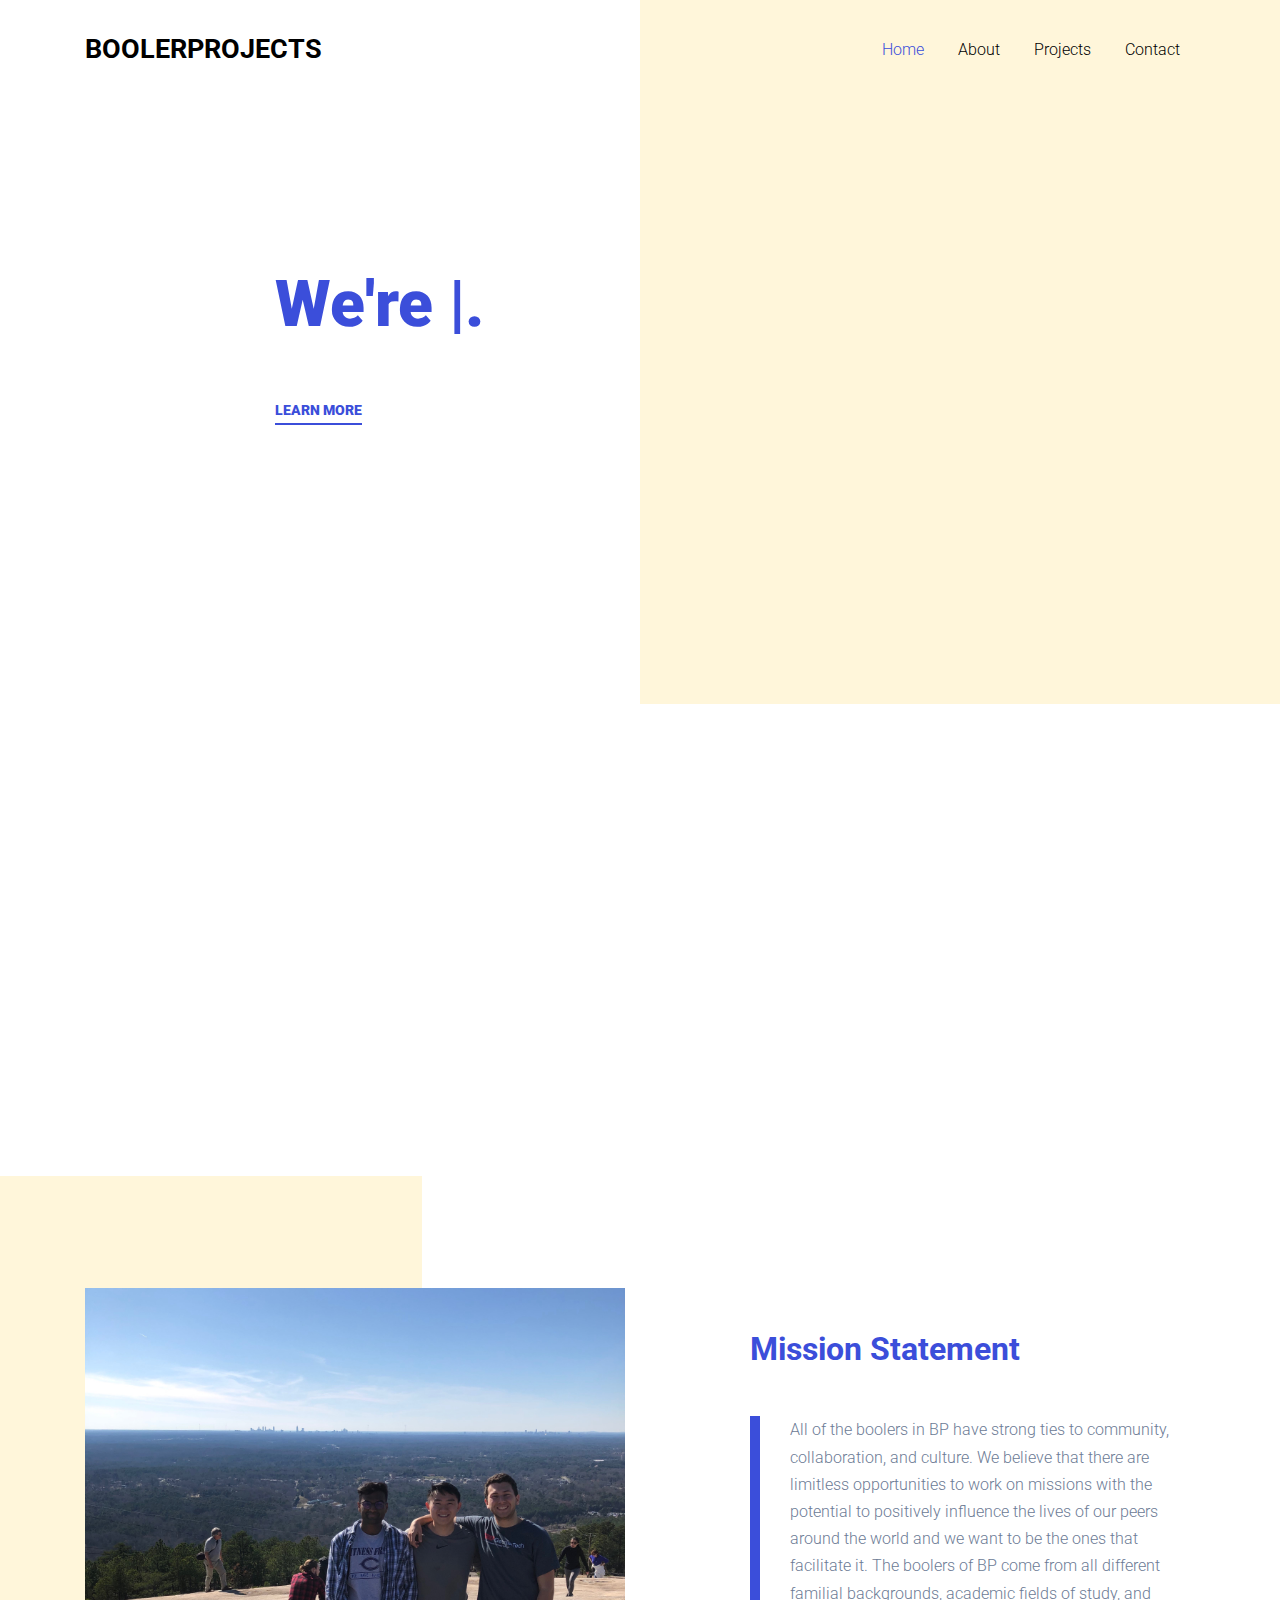
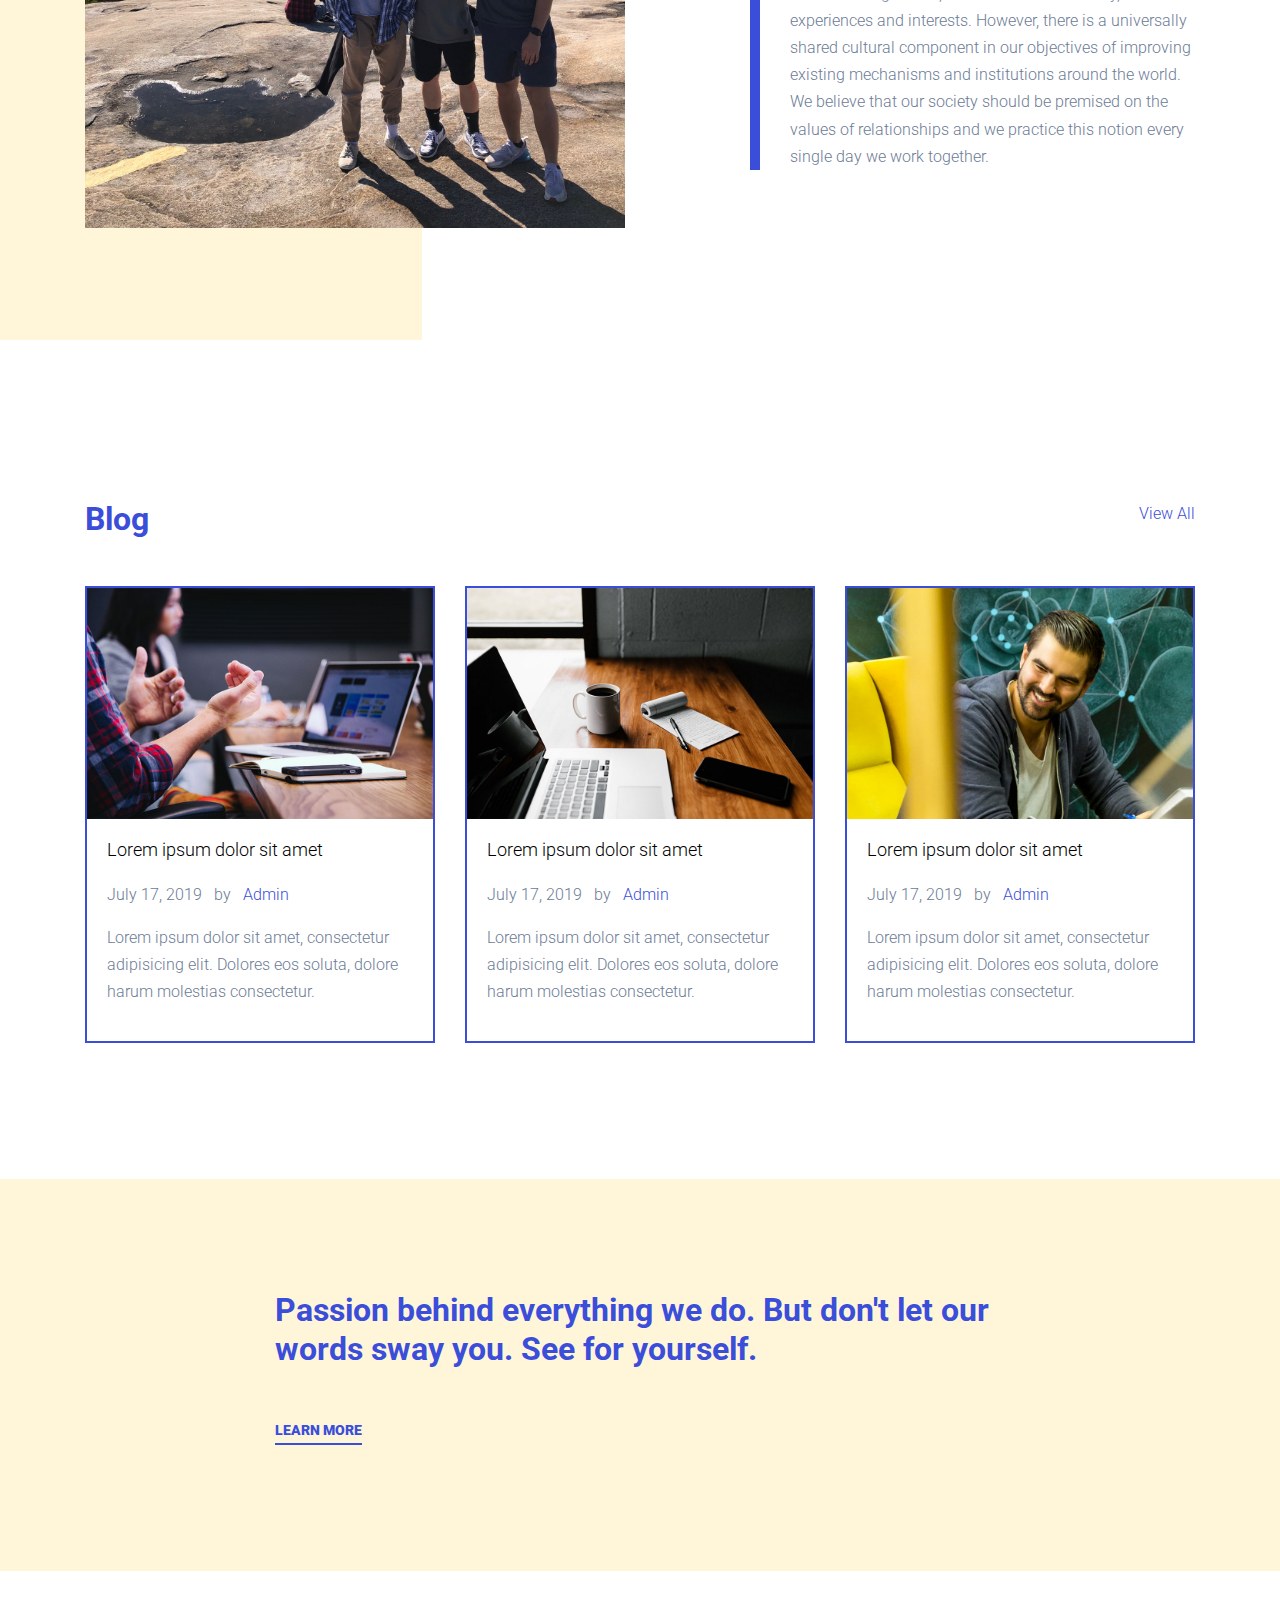
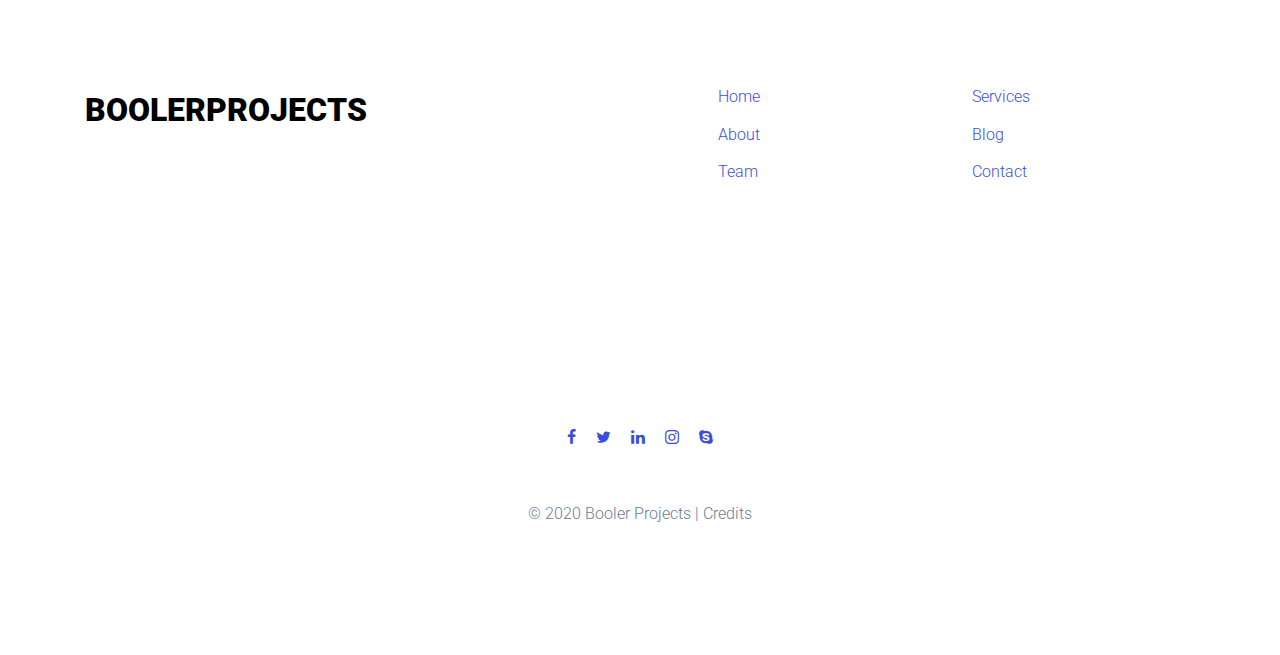
==== commit 78468b22: "checking formatting on about page" ====
--- a/index.html
+++ b/index.html
@@ -61,9 +61,7 @@
                 <ul class="site-menu main-menu js-clone-nav ml-auto ">
                   <li class="active"><a href="index.html" class="nav-link">Home</a></li>
                   <li><a href="about.html" class="nav-link">About</a></li>
-                  <li><a href="team.html" class="nav-link">Team</a></li>
-                  <li><a href="services.html" class="nav-link">Services</a></li>
-                  <li><a href="blog.html" class="nav-link">Blog</a></li>
+                  <li><a href="projects.html" class="nav-link">Projects</a></li>
                   <li><a href="contact.html" class="nav-link">Contact</a></li>
                 </ul>
               </nav>
--- a/css/style.css
+++ b/css/style.css
@@ -1795,6 +1795,30 @@
   .more-92913:before {
     height: 2px; }
 
+.bg-right-half {
+  position: relative; }
+  .bg-right-half:before {
+    position: absolute;
+    width: 50%;
+    height: 100%;
+    z-index: -1;
+    content: "";
+    right: 0;
+    top: 0;
+    background-color: #fff6da; }
+
+.bg-right-third {
+  position: relative; }
+  .bg-right-third:before {
+    position: absolute;
+    width: 33%;
+    height: 100%;
+    z-index: -1;
+    content: "";
+    right: 0;
+    top: 0;
+    background-color: #fff6da; }
+
 .bg-left-half {
   position: relative; }
   .bg-left-half:before {
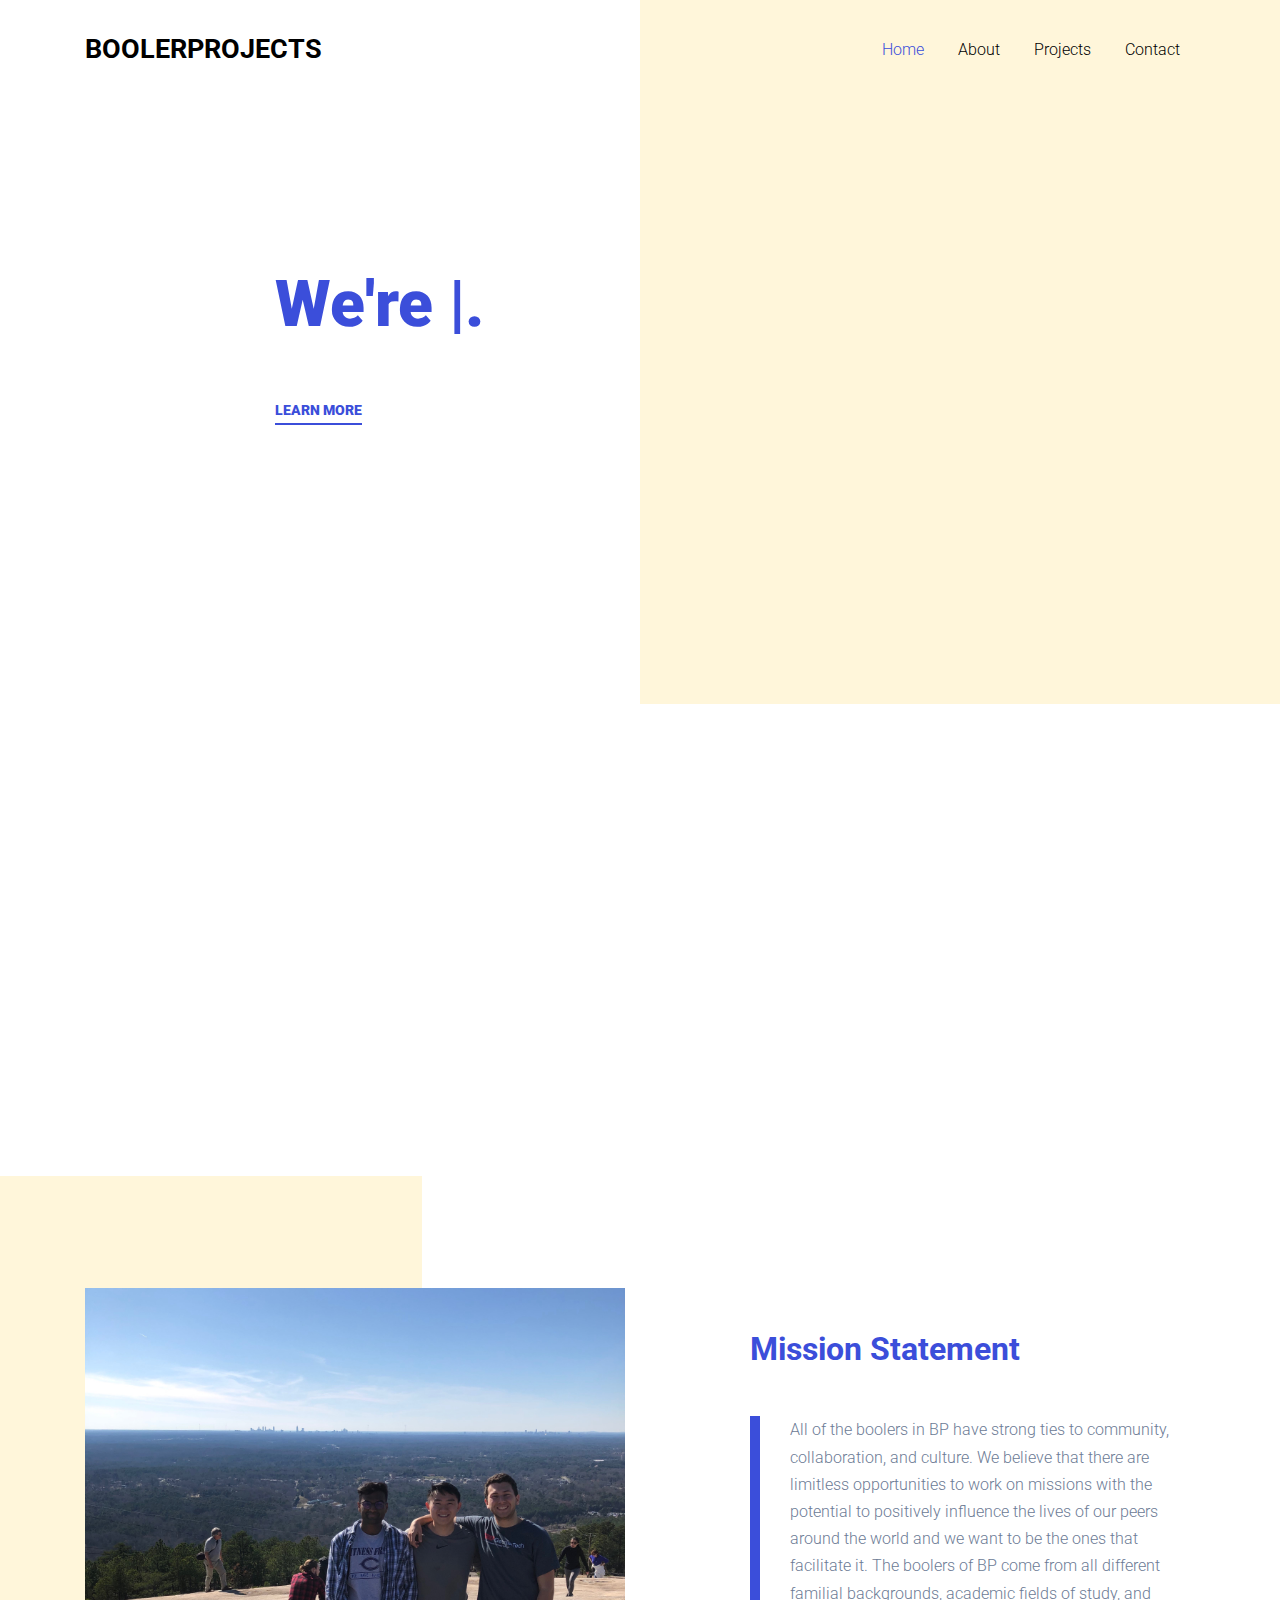
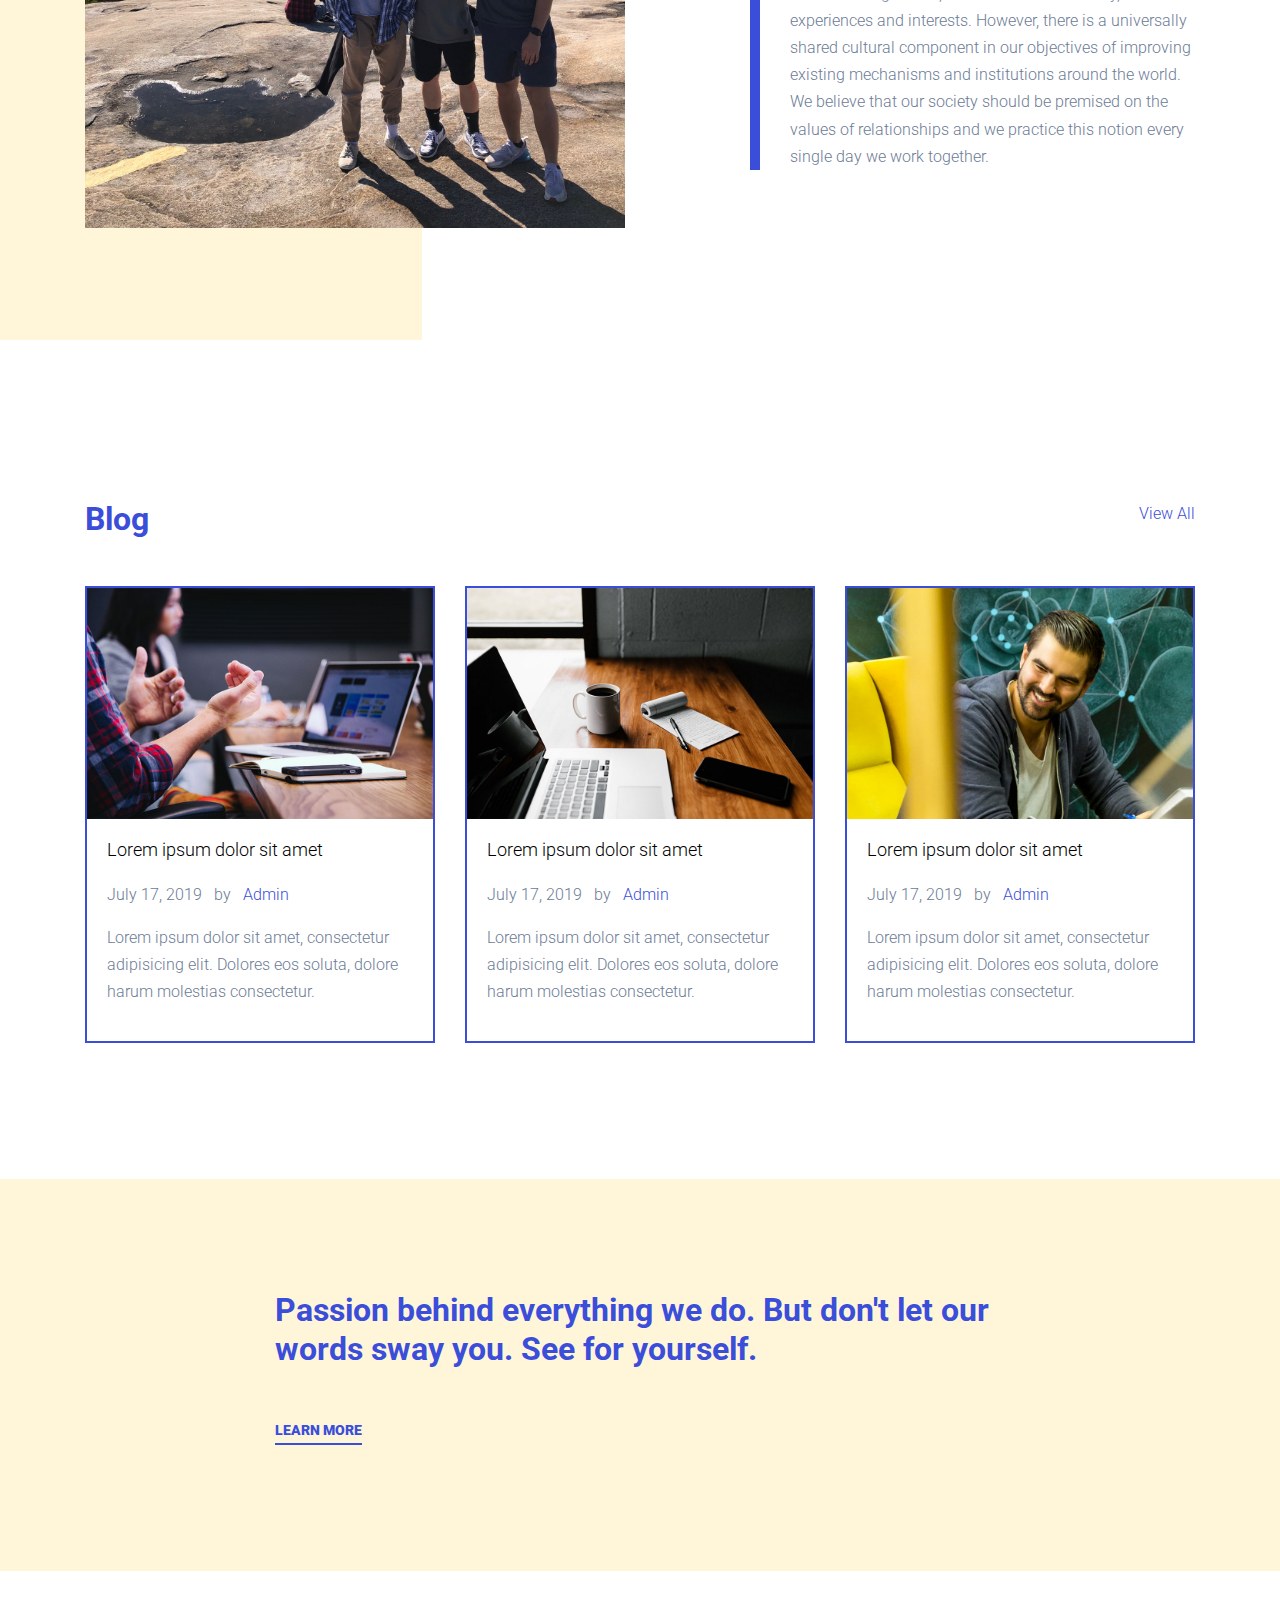
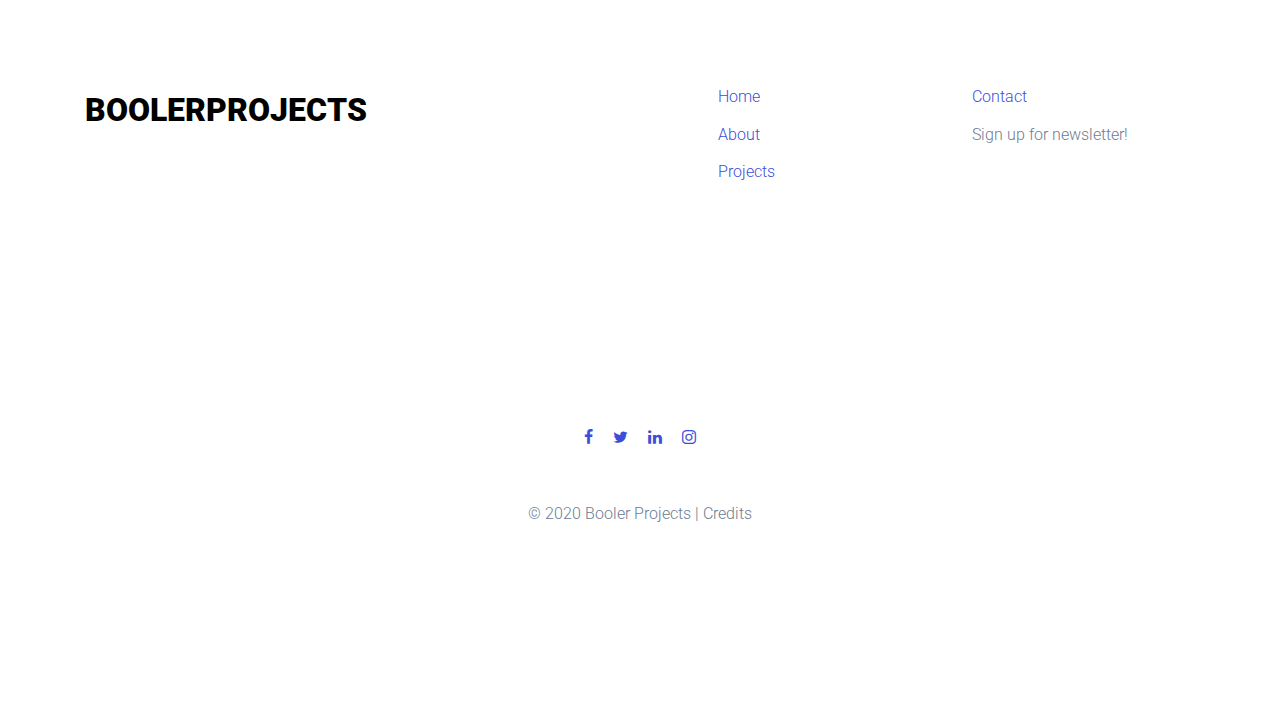
==== commit 2adf7d0b: "updated about page and footer" ====
--- a/index.html
+++ b/index.html
@@ -306,16 +306,16 @@
               </div>
               <div class="col-md-4">
                 <ul class="list-unstyled links">
-                  <li><a href="#">Home</a></li>
-                  <li><a href="#">About</a></li>
-                  <li><a href="#">Team</a></li>
+                  <li><a href="index.html">Home</a></li>
+                  <li><a href="about.html">About</a></li>
+                  <li><a href="projects.html">Projects</a></li>
                 </ul>
               </div>
               <div class="col-md-4">
                 <ul class="list-unstyled links">
-                  <li><a href="#">Services</a></li>
-                  <li><a href="#">Blog</a></li>
-                  <li><a href="#">Contact</a></li>
+                  <li><a href="contact.html">Contact</a></li>
+                  <li>Sign up for newsletter!</li>
+                  
                 </ul>
               </div>
             </div>
@@ -332,20 +332,27 @@
             <a href="#"><span class="m-2 icon-twitter"></span></a>
             <a href="https://www.linkedin.com/company/booler-projects/"><span class="m-2 icon-linkedin"></span></a>
             <a href="#"><span class="m-2 icon-instagram"></span></a>
-            <a href="#"><span class="m-2 icon-skype"></span></a>
           </div>
         </div>
         <div class="row mt-5 justify-content-center">
           <div class="col-md-7 text-center">
             <p>
-            &copy; 2020 Booler Projects  |  Credits
+            &copy; 2020 Booler Projects  |  <span class="creditsSection"><a onclick="myFunction()">Credits</a></span>
             </p>
           </div>
         </div>
+        <div class="row mt-5 justify-content-center">
+          <div class="col-md-7 text-center" id="creditDiv" style="display: none;">
+            This website was created with the help of <a href="https://www.linkedin.com/in/faroukmarhaba/">Farouk Marhaba</a> and <a href="https://colorlib.com">Colorlib</a>
+          </div>
+        </div>
       </div>
     </div>
 
     
+
+
+
 
     </div>
 
@@ -381,6 +388,17 @@
 
     <script src="js/main.js"></script>
 
+    <script>
+      function myFunction() {
+        var x = document.getElementById("creditDiv");
+        if (x.style.display === "none") {
+          x.style.display = "block";
+        } else {
+          x.style.display = "none";
+        }
+      }
+      </script>
+
   </body>
 
 </html>
--- a/css/style.css
+++ b/css/style.css
@@ -1904,8 +1904,8 @@
   background: #fff6da; }
   .testimony-29101 .text blockquote {
     position: relative;
-    padding-bottom: 50px;
-    font-size: 18px; }
+    padding-bottom: 0px;
+    font-size: 15px; }
     .testimony-29101 .text blockquote .author {
       font-size: 14px;
       position: absolute;
@@ -1925,3 +1925,8 @@
 
 .links li {
   margin-bottom: 10px; }
+
+.creditsSection:hover {
+  color:black;
+  cursor: pointer;
+}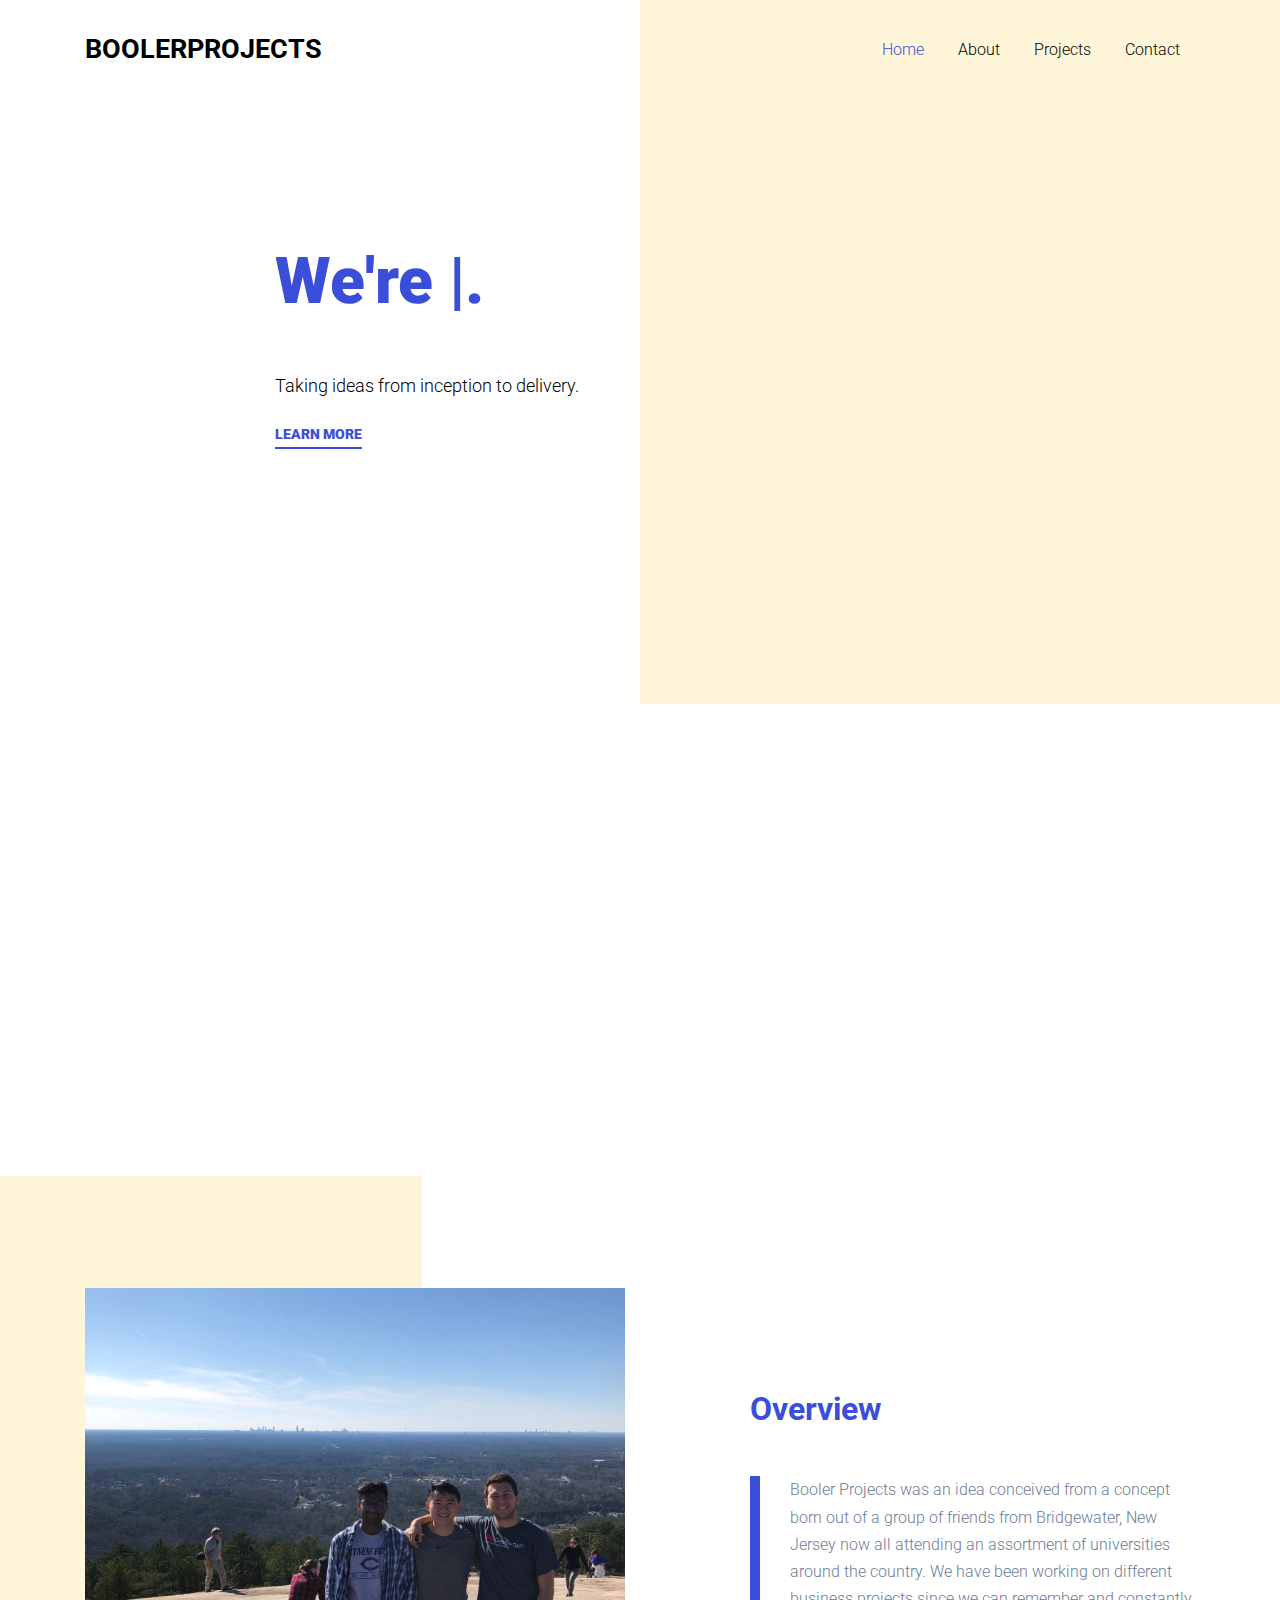
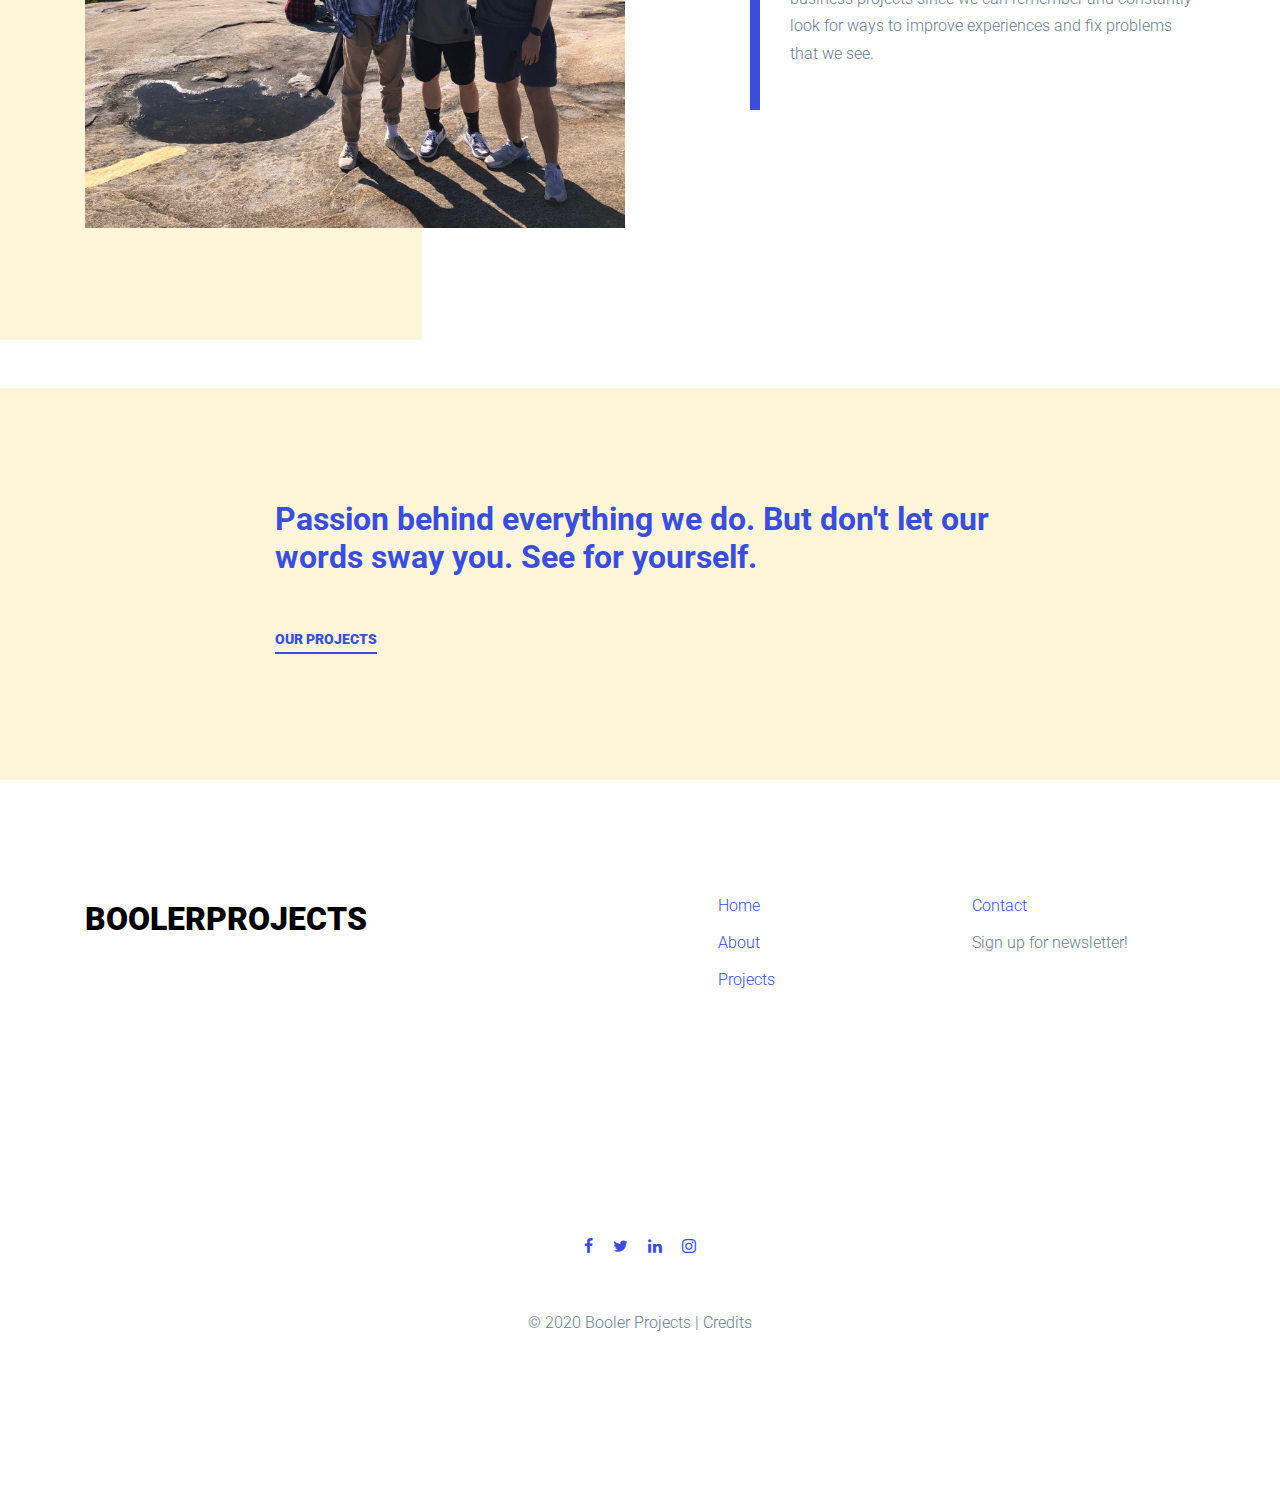
==== commit 74e6b509: "major changes to projects page" ====
--- a/index.html
+++ b/index.html
@@ -79,7 +79,10 @@
           <div class="row align-items-center justify-content-center">
             <div class="col-lg-8">
               <h1 class="mb-5 text-primary font-weight-bold"  data-aos="fade-up">We're <span class="typed-words"></span>.</h1>
-              <p data-aos="fade-up" data-aos-delay="100"><a href="about.html" class="more-29291">Learn More</a></p>
+              <p data-aos="fade-up" data-aos-delay="150" style="color: black;">
+                Taking ideas from inception to delivery.
+              </p>
+              <p data-aos="fade-up" data-aos-delay="150"><a href="#overview" class="more-29291">Learn More</a></p>
             </div>
           </div>
         </div>
@@ -124,7 +127,7 @@
 
     </div>
 
-    <div class="site-section bg-left-third mb-5" id="missionstatement">
+    <div class="site-section bg-left-third mb-5" id="overview">
       <!-- <div class="container block-13">
         
         <h2 class="text-primary mb-5 font-weight-bold">Our Solutions</h2>
@@ -166,10 +169,13 @@
           </div>
           
           <div class="col-md-5 ml-auto">
-            <h2 class="text-primary mb-5 font-weight-bold">Mission Statement</h2>
+            <h2 class="text-primary mb-5 font-weight-bold">Overview</h2>
             <blockquote class="quote-29281">
-              All of the boolers in BP have strong ties to community, collaboration, and culture. We believe that there are limitless opportunities to work on missions with the potential to positively influence the lives of our peers around the world and we want to be the ones that facilitate it. The boolers of BP come from all different familial backgrounds, academic fields of study, and experiences and interests. However, there is a universally shared cultural component in our objectives of improving existing mechanisms and institutions around the world. We believe that our society should be premised on the values of relationships and we practice this notion every single day we work together.
-            </blockquote>
+              <p>
+                Booler Projects was an idea conceived from a concept born out of a group of friends from Bridgewater, New Jersey now all attending an assortment of universities around the country. We have been working on different business projects since we can remember and constantly look for ways to improve experiences and fix problems that we see.
+              </p>
+            <p data-aos="fade-up" data-aos-delay="100"><a href="about.html" class="more-29291">About Us</a></p>
+          </blockquote>
           </div>
           
         </div>
@@ -220,7 +226,7 @@
     </div> -->
 
 
-    <div class="site-section">
+    <!-- <div class="site-section">
       <div class="container">
         <div class="row">
           <div class="col">
@@ -274,14 +280,14 @@
           </div>
         </div>
       </div>
-    </div>
+    </div> -->
 
     <div class="site-section bg-tertiary">
       <div class="container">
         <div class="row justify-content-center">
           <div class="col-md-8">
             <h2 class="text-primary mb-5 font-weight-bold">Passion behind everything we do. But don't let our words sway you. See for yourself.</h2>
-            <p><a href="#" class="more-29291">Learn More</a></p>    
+            <p><a href="projects.html" class="more-29291">Our Projects</a></p>    
           </div>
         </div>
       </div>
--- a/css/style.css
+++ b/css/style.css
@@ -1911,8 +1911,21 @@
       position: absolute;
       bottom: 0; }
 
+.testimony-29102 .text {
+  width: 100%;
+  padding: 40px;
+  background: #fff6da; }
+  .testimony-29102 .text blockquote {
+    position: relative;
+    padding-bottom: 0px;
+    font-size: 15px; }
+    .testimony-29102 .text blockquote .author {
+      font-size: 14px;
+      position: absolute;
+      bottom: 0; }
+
 @media (max-width: 991.98px) {
-  .testimony-29101 .image, .testimony-29101 .text {
+  .testimony-29101 .image, .testimony-29101 .text, .testimony-29102 .text {
     width: 100%;
     display: block !important; } }
 
@@ -1926,7 +1939,7 @@
 .links li {
   margin-bottom: 10px; }
 
-.creditsSection:hover {
+.creditsSection:hover, .projectToggle:hover {
   color:black;
   cursor: pointer;
 }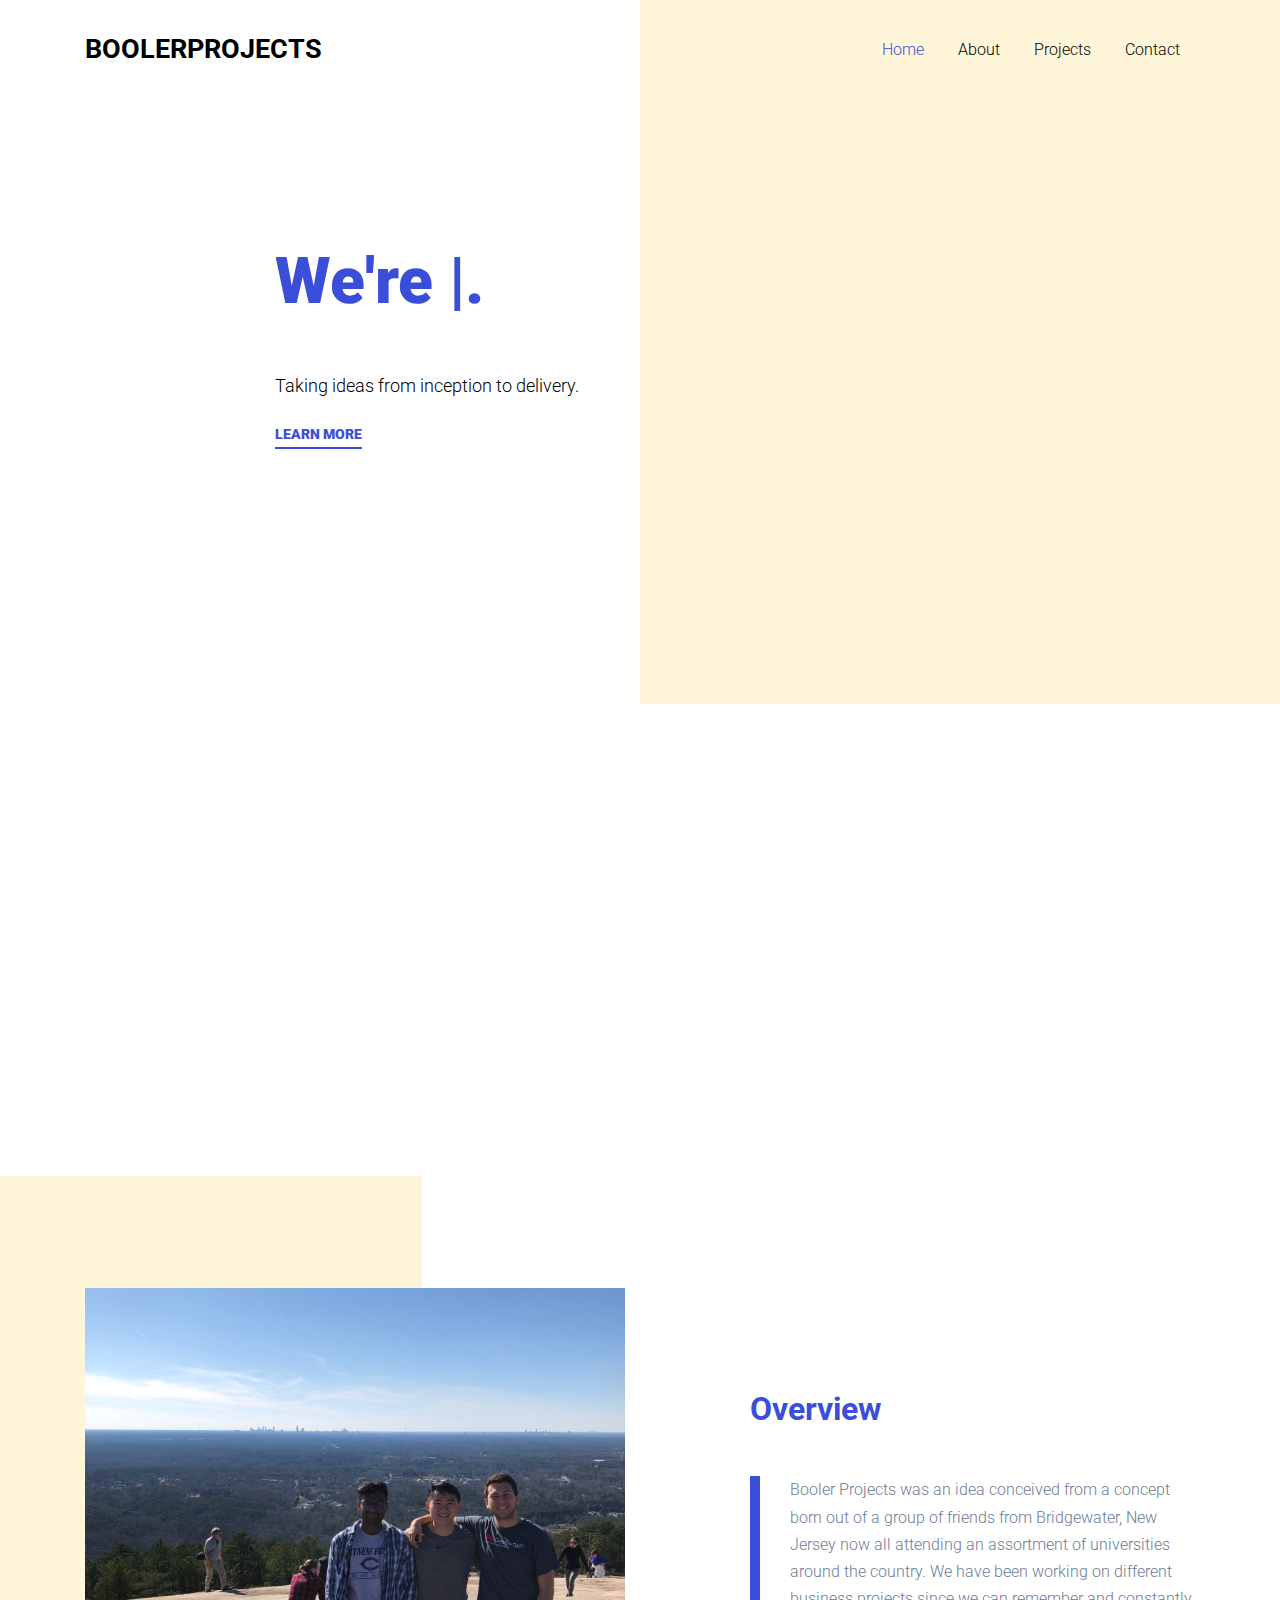
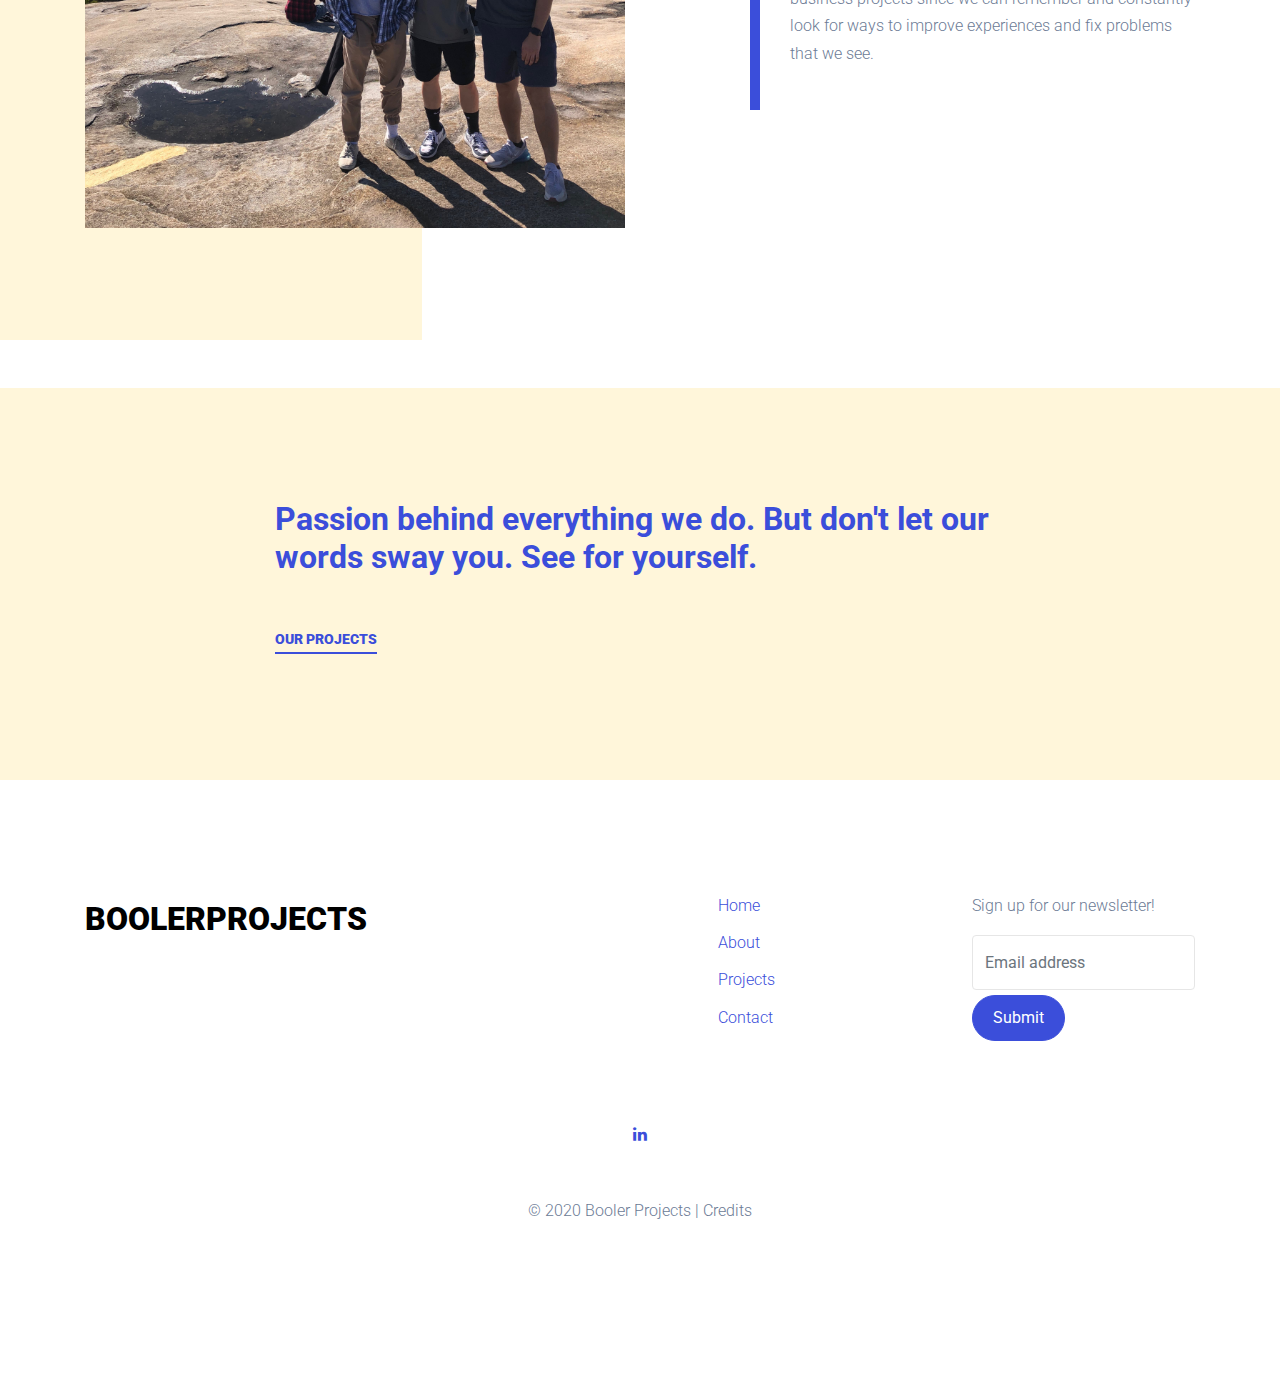
==== commit a3780fb0: "major edits to contact page and footer (forms too)" ====
--- a/index.html
+++ b/index.html
@@ -82,7 +82,7 @@
               <p data-aos="fade-up" data-aos-delay="150" style="color: black;">
                 Taking ideas from inception to delivery.
               </p>
-              <p data-aos="fade-up" data-aos-delay="150"><a href="#overview" class="more-29291">Learn More</a></p>
+              <p data-aos="fade-up" data-aos-delay="150"><a href="#Overview" class="more-29291">Learn More</a></p>
             </div>
           </div>
         </div>
@@ -96,11 +96,11 @@
 
           <div class="col-md-4" data-aos="fade-up" data-aos-delay="">
             <div class="feature-92912">
-              <span class="wrap-icon flaticon-debt"></span> <!-- <img src="./images/netbook.svg" alt="Kiwi standing on oval"> -->
+              <span class="wrap-icon flaticon-debt"></span>
               <h2 class="heading">Usable Technology</h2>
               <p>Solving <i>real</i> problems, for <i>real</i> people.</p>
 
-              <p><a href="#" class="more-92913">What We Do</a></p>
+              <p><a href="#Overview" class="more-92913">What We Do</a></p>
             </div>
           </div>
 
@@ -109,7 +109,7 @@
               <span class="wrap-icon flaticon-growth"></span>
               <h2 class="heading">Go-To-Market Strategy</h2>
               <p>Delivering our projects into the hands of <i>real</i> customers.</p>
-              <p><a href="#" class="more-92913">How We Get There</a></p>
+              <p><a href="projects.html" class="more-92913">How We Get There</a></p>
             </div>
           </div>
 
@@ -118,49 +118,16 @@
               <span class="wrap-icon flaticon-business-plan"></span>
               <h2 class="heading">Community Engagement</h2>
               <p>Empowering small businesses through our projects.</p>
-              <p><a href="#missionstatement" class="more-92913">Our Vision</a></p>
-            </div>
-          </div>
-
-        </div>
-      </div>
-
-    </div>
-
-    <div class="site-section bg-left-third mb-5" id="overview">
-      <!-- <div class="container block-13">
-        
-        <h2 class="text-primary mb-5 font-weight-bold">Our Solutions</h2>
-        
-
-        <div class="owl-carousel nonloop-block-13">
-          <div class="media-29101">
-            <a href="#"><img src="images/img_1.jpg" alt="Image" class="img-fluid"></a>
-            <h3><a href="#">Consectetur Adipisicing Elit</a></h3>
-          </div>
-          <div class="media-29101">
-            <a href="#"><img src="images/img_2.jpg" alt="Image" class="img-fluid"></a>
-            <h3><a href="#">Beatae Doloribu</a></h3>
-          </div>
-          <div class="media-29101">
-            <a href="#"><img src="images/img_3.jpg" alt="Image" class="img-fluid"></a>
-            <h3><a href="#">Accusantium Eius Soluta</a></h3>
-          </div>
-          <div class="media-29101">
-            <a href="#"><img src="images/img_1.jpg" alt="Image" class="img-fluid"></a>
-            <h3><a href="#">Consectetur Adipisicing Elit</a></h3>
-          </div>
-          <div class="media-29101">
-            <a href="#"><img src="images/img_2.jpg" alt="Image" class="img-fluid"></a>
-            <h3><a href="#">Beatae Doloribu</a></h3>
-          </div>
-          <div class="media-29101">
-            <a href="#"><img src="images/img_3.jpg" alt="Image" class="img-fluid"></a>
-            <h3><a href="#">Accusantium Eius Soluta</a></h3>
-          </div>
-        </div>
-
-      </div> -->
+              <p><a href="about.html#MissionStatement" class="more-92913">Our Vision</a></p>
+            </div>
+          </div>
+
+        </div>
+      </div>
+
+    </div>
+
+    <div class="site-section bg-left-third mb-5" id="Overview">
       <div class="container">
         <div class="row align-items-center">
  
@@ -183,105 +150,6 @@
 
     </div>
 
-    <!-- <div class="site-section">
-      <div class="container">
-
-        <div class="row justify-content-center">
-          <div class="col-md-8">
-            
-            <h2 class="text-primary mb-5 font-weight-bold">Testimonial</h2>
-
-            <div class="owl-carousel slide-one-item">
-
-              <div class="d-md-flex testimony-29101 align-items-stretch">
-                <div class="image" style="background-image: url('images/testimony_person_1.jpg');"></div>
-                <div class="text">
-                  <blockquote>
-                    <p>&ldquo;Lorem ipsum dolor sit amet, consectetur adipisicing elit. Temporibus, at! Atque totam obcaecati veniam eius vero, similique quibusdam! Sunt sequi, nemo. Quam consequuntur ipsum suscipit repellat molestiae laboriosam, incidunt!&rdquo;</p>
-
-                    <div class="author">&mdash; Craig Stephen</div>
-                  </blockquote>
-                </div>
-              </div>  
-
-              <div class="d-md-flex testimony-29101 align-items-stretch">
-                <div class="image" style="background-image: url('images/testimony_person_1.jpg');"></div>
-                <div class="text">
-                  <blockquote>
-                    <p>&ldquo;Lorem ipsum dolor sit amet, consectetur adipisicing elit. Temporibus, at! Atque totam obcaecati veniam eius vero, similique quibusdam! Sunt sequi, nemo. Quam consequuntur ipsum suscipit repellat molestiae laboriosam, incidunt!&rdquo;</p>
-
-                    <div class="author">&mdash; Craig Stephen</div>
-                  </blockquote>
-                </div>
-              </div>  
-
-            </div>
-
-            
-          </div>
-        </div>
-  
-        
-      </div>
-    </div> -->
-
-
-    <!-- <div class="site-section">
-      <div class="container">
-        <div class="row">
-          <div class="col">
-            <h2 class="text-primary mb-5 font-weight-bold float-left">Blog</h2>
-            <div class="float-right"><a href="#">View All</a></div>
-          </div>
-        </div>
-        <div class="row">
-          <div class="col-lg-4 col-md-6 mb-4">
-            <div class="post-entry-1 h-100">
-              <a href="single.html">
-                <img src="images/img_1.jpg" alt="Image"
-                 class="img-fluid">
-              </a>
-              <div class="post-entry-1-contents">
-                
-                <h2><a href="single.html">Lorem ipsum dolor sit amet</a></h2>
-                <span class="meta d-inline-block mb-3">July 17, 2019 <span class="mx-2">by</span> <a href="#">Admin</a></span>
-                <p>Lorem ipsum dolor sit amet, consectetur adipisicing elit. Dolores eos soluta, dolore harum molestias consectetur.</p>
-              </div>
-            </div>
-          </div>
-          <div class="col-lg-4 col-md-6 mb-4">
-            <div class="post-entry-1 h-100">
-              <a href="single.html">
-                <img src="images/img_2.jpg" alt="Image"
-                 class="img-fluid">
-              </a>
-              <div class="post-entry-1-contents">
-                
-                <h2><a href="single.html">Lorem ipsum dolor sit amet</a></h2>
-                <span class="meta d-inline-block mb-3">July 17, 2019 <span class="mx-2">by</span> <a href="#">Admin</a></span>
-                <p>Lorem ipsum dolor sit amet, consectetur adipisicing elit. Dolores eos soluta, dolore harum molestias consectetur.</p>
-              </div>
-            </div>
-          </div>
-
-          <div class="col-lg-4 col-md-6 mb-4">
-            <div class="post-entry-1 h-100">
-              <a href="single.html">
-                <img src="images/img_3.jpg" alt="Image"
-                 class="img-fluid">
-              </a>
-              <div class="post-entry-1-contents">
-                
-                <h2><a href="single.html">Lorem ipsum dolor sit amet</a></h2>
-                <span class="meta d-inline-block mb-3">July 17, 2019 <span class="mx-2">by</span> <a href="#">Admin</a></span>
-                <p>Lorem ipsum dolor sit amet, consectetur adipisicing elit. Dolores eos soluta, dolore harum molestias consectetur.</p>
-              </div>
-            </div>
-          </div>
-        </div>
-      </div>
-    </div> -->
-
     <div class="site-section bg-tertiary">
       <div class="container">
         <div class="row justify-content-center">
@@ -293,7 +161,7 @@
       </div>
     </div>
 
-    <div class="footer site-section">
+    <div class="footer site-section" id="#footer">
       <div class="container">
         <div class="row">
           <div class="col-md-3">
@@ -315,45 +183,56 @@
                   <li><a href="index.html">Home</a></li>
                   <li><a href="about.html">About</a></li>
                   <li><a href="projects.html">Projects</a></li>
+                  <li><a href="contact.html">Contact</a></li>
                 </ul>
               </div>
               <div class="col-md-4">
                 <ul class="list-unstyled links">
-                  <li><a href="contact.html">Contact</a></li>
-                  <li>Sign up for newsletter!</li>
-                  
+                  <li>
+                    <p>Sign up for our newsletter!</p>
+                    <div class="newsletterSignUp">
+                      <script type="text/javascript">var submitted=false;</script>
+                      <iframe name="hidden_iframe" id="hidden_iframe" style="display:none;" onload="if(submitted) {emailSubmitted();}"></iframe>
+                      <form action="https://docs.google.com/forms/u/0/d/e/1FAIpQLScYPJfpAbIyaGrZ-CD6hZ3OE5K4mjsQq1rE6-CVlgrcnqKyxQ/formResponse" 
+                            method="post" target="hidden_iframe" onsubmit="submitted=true;">
+                      <input class="form-control" name="entry.512698608" id="emailInput" class="" size="" type="email" autocomplete="email" name="emailAddress" placeholder="Email address" required/>
+                      <input class="btn btn-primary btn-md text-white" style="margin-top: 5px;" type="submit" value="Submit"/>
+                      </form>
+                    </div>
+                    <div id="emailSubmittedNote" style="visibility: hidden; margin-top: 10px;">
+                      <p>
+                        Thanks for subscribing!<br>
+                        We'll be in touch soon!
+                      </p>
+                    </div>
+                  </li>
                 </ul>
               </div>
             </div>
           </div>
-        </div>
-      </div>
-    </div>
-
-    <div class="site-section">
-      <div class="container">
-        <div class="row mb-4 text-center">
-          <div class="col">
-            <a href="#"><span class="m-2 icon-facebook"></span></a>
-            <a href="#"><span class="m-2 icon-twitter"></span></a>
-            <a href="https://www.linkedin.com/company/booler-projects/"><span class="m-2 icon-linkedin"></span></a>
-            <a href="#"><span class="m-2 icon-instagram"></span></a>
-          </div>
-        </div>
-        <div class="row mt-5 justify-content-center">
-          <div class="col-md-7 text-center">
-            <p>
-            &copy; 2020 Booler Projects  |  <span class="creditsSection"><a onclick="myFunction()">Credits</a></span>
-            </p>
-          </div>
-        </div>
-        <div class="row mt-5 justify-content-center">
-          <div class="col-md-7 text-center" id="creditDiv" style="display: none;">
-            This website was created with the help of <a href="https://www.linkedin.com/in/faroukmarhaba/">Farouk Marhaba</a> and <a href="https://colorlib.com">Colorlib</a>
-          </div>
-        </div>
-      </div>
-    </div>
+          <div class="container">
+            <div class="row mb-4 text-center">
+              <div class="col">
+                <a href="https://www.linkedin.com/company/booler-projects/"><span class="m-2 icon-linkedin"></span></a>
+              </div>
+            </div>
+            <div class="row mt-5 justify-content-center">
+              <div class="col-md-7 text-center">
+                <p>
+                &copy; 2020 Booler Projects  |  <span class="creditsSection"><a onclick="creditsDivToggle()">Credits</a></span>
+                </p>
+              </div>
+            </div>
+            <div class="row mt-5 justify-content-center">
+              <div class="col-md-7 text-center" id="creditDiv" style="display: none;">
+                This website was created with the help of <a href="https://www.linkedin.com/in/faroukmarhaba/">Farouk Marhaba</a> and <a href="https://colorlib.com">Colorlib</a>
+              </div>
+            </div>
+          </div>
+        </div>
+      </div>
+    </div>
+
 
     
 
@@ -395,7 +274,17 @@
     <script src="js/main.js"></script>
 
     <script>
-      function myFunction() {
+      function emailSubmitted() {
+        var x = document.getElementById("emailInput");
+        x.value = '';
+        window.location='#footer';
+        var y = document.getElementById("emailSubmittedNote");
+        y.style.visibility = "visible";
+      }
+    </script>
+
+    <script>
+      function creditsDivToggle() {
         var x = document.getElementById("creditDiv");
         if (x.style.display === "none") {
           x.style.display = "block";
@@ -403,7 +292,7 @@
           x.style.display = "none";
         }
       }
-      </script>
+    </script>
 
   </body>
 
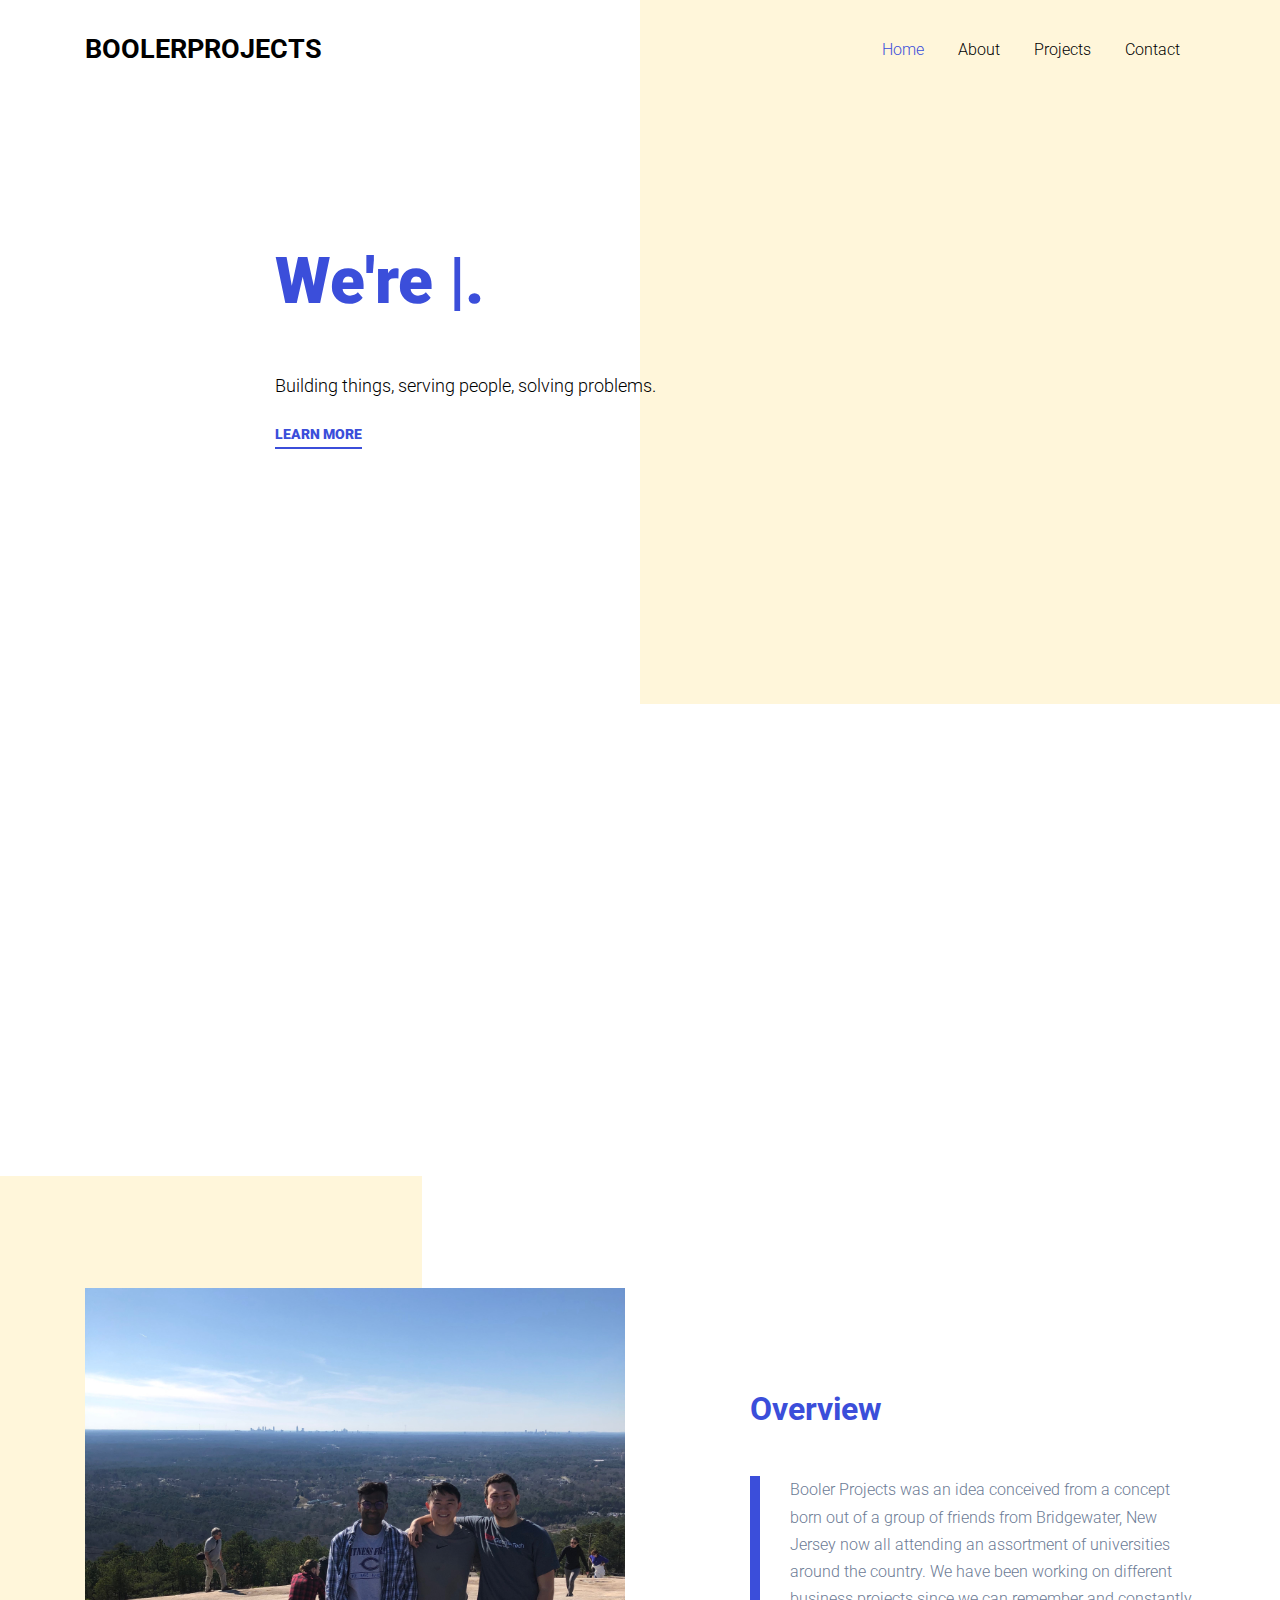
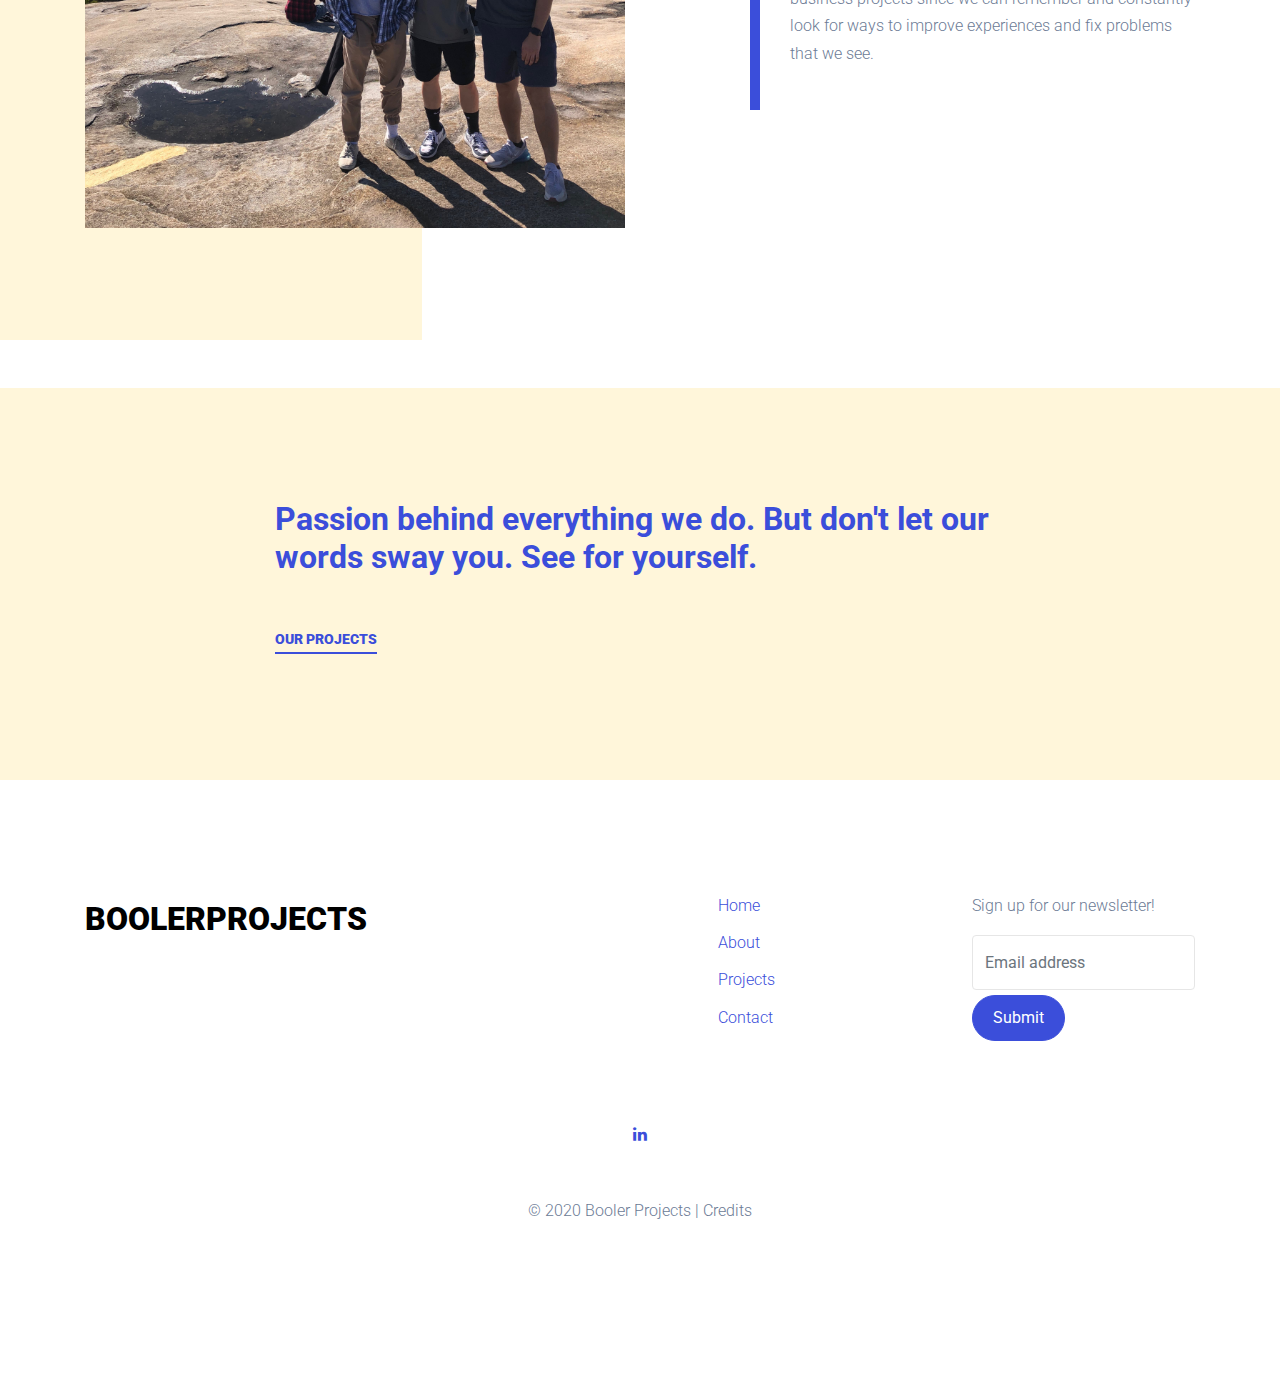
==== commit d8b8ef81: "updated tagline" ====
--- a/index.html
+++ b/index.html
@@ -2,6 +2,15 @@
 <html lang="en">
 
   <head>
+    <!-- Global site tag (gtag.js) - Google Analytics -->
+    <script async src="https://www.googletagmanager.com/gtag/js?id=UA-160993981-1"></script>
+    <script>
+      window.dataLayer = window.dataLayer || [];
+      function gtag(){dataLayer.push(arguments);}
+      gtag('js', new Date());
+
+      gtag('config', 'UA-160993981-1');
+    </script>
     <title>Booler Projects</title>
     <meta charset="utf-8">
     <meta name="viewport" content="width=device-width, initial-scale=1, shrink-to-fit=no">
@@ -80,7 +89,7 @@
             <div class="col-lg-8">
               <h1 class="mb-5 text-primary font-weight-bold"  data-aos="fade-up">We're <span class="typed-words"></span>.</h1>
               <p data-aos="fade-up" data-aos-delay="150" style="color: black;">
-                Taking ideas from inception to delivery.
+                Building things, serving people, solving problems.
               </p>
               <p data-aos="fade-up" data-aos-delay="150"><a href="#Overview" class="more-29291">Learn More</a></p>
             </div>
